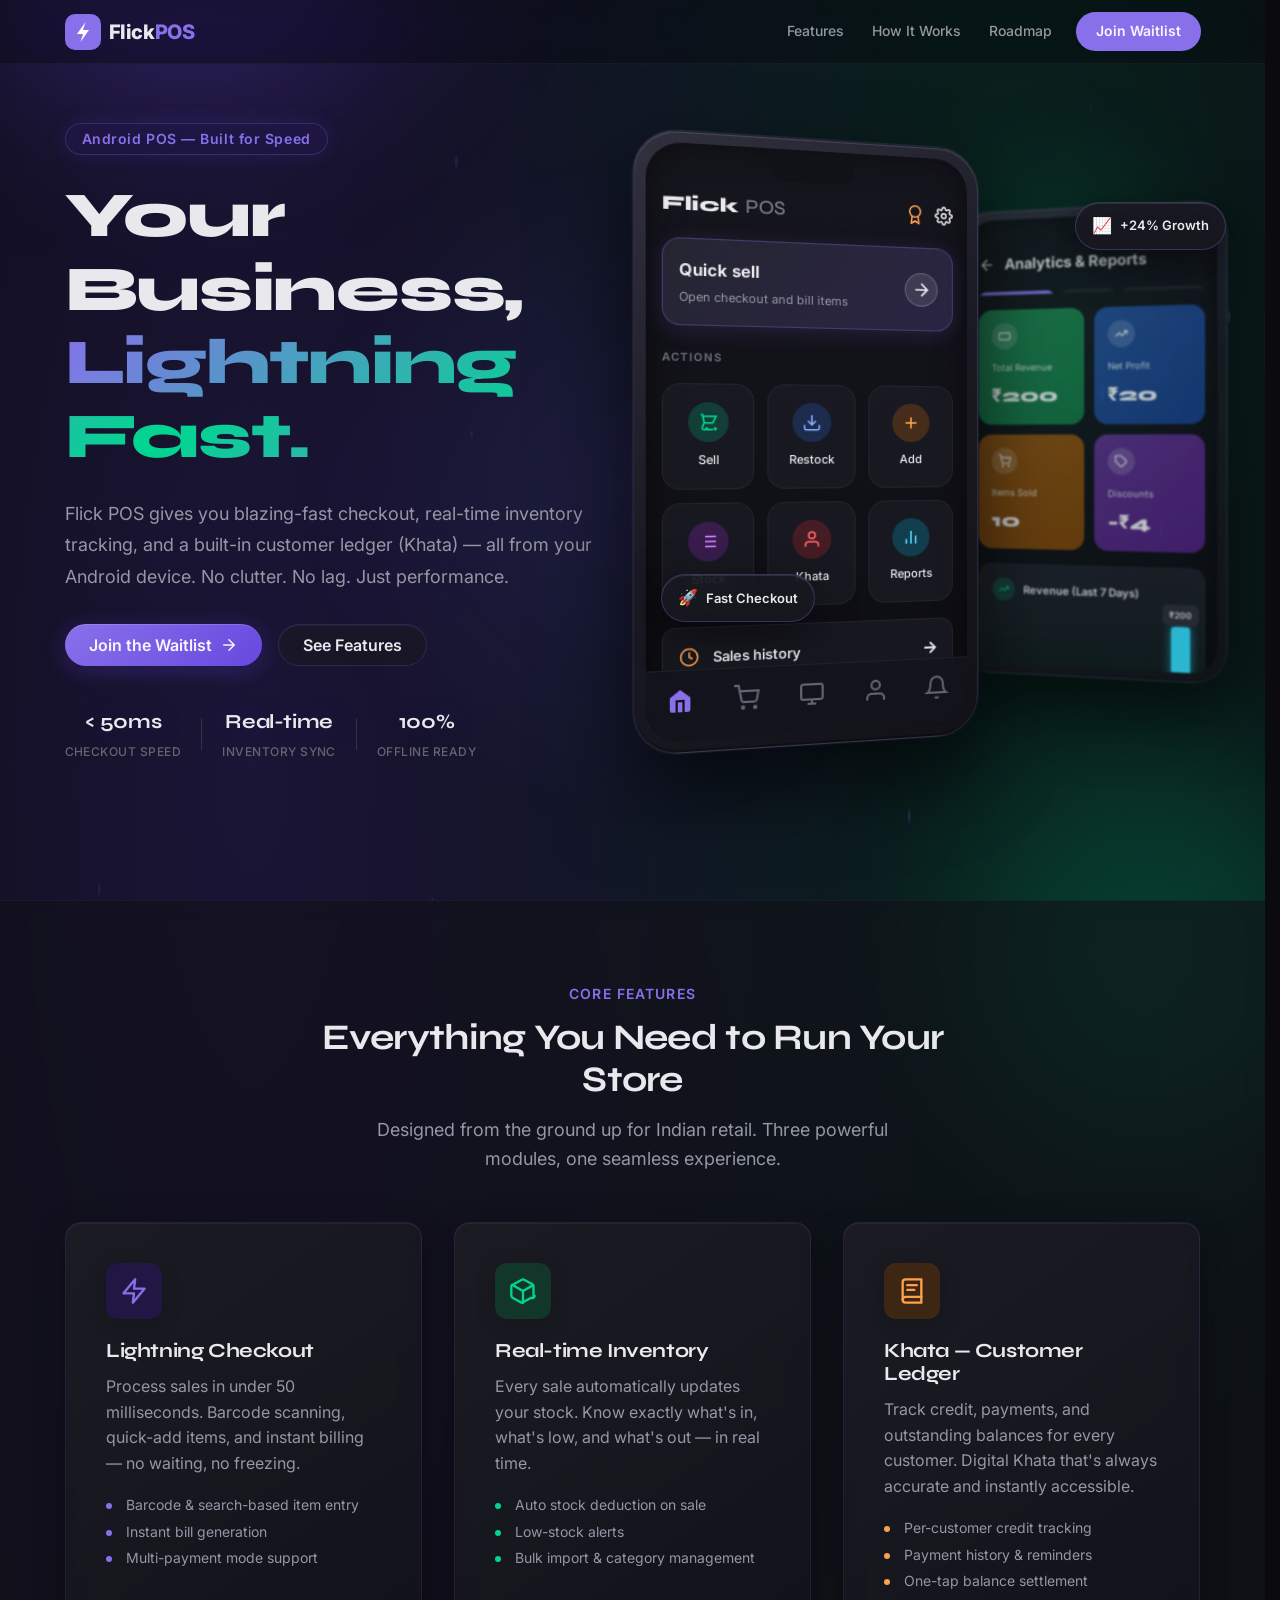
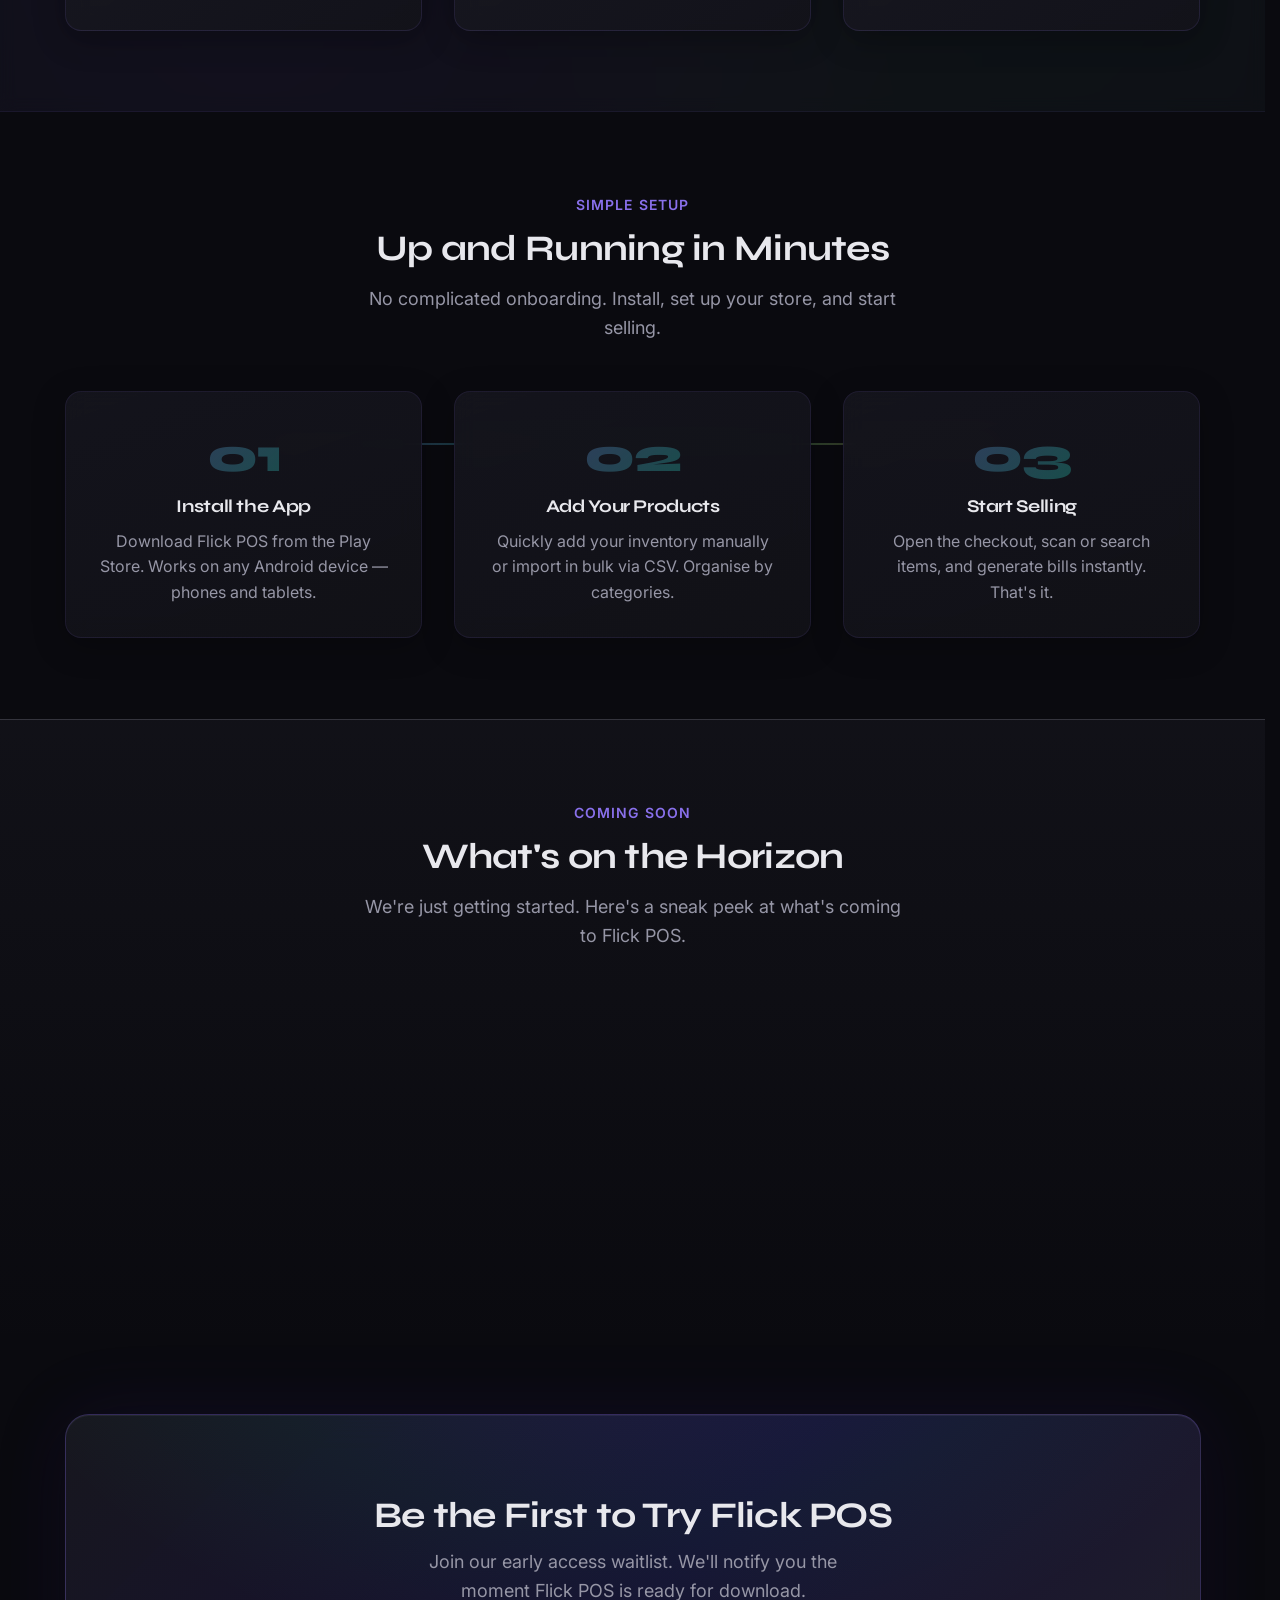
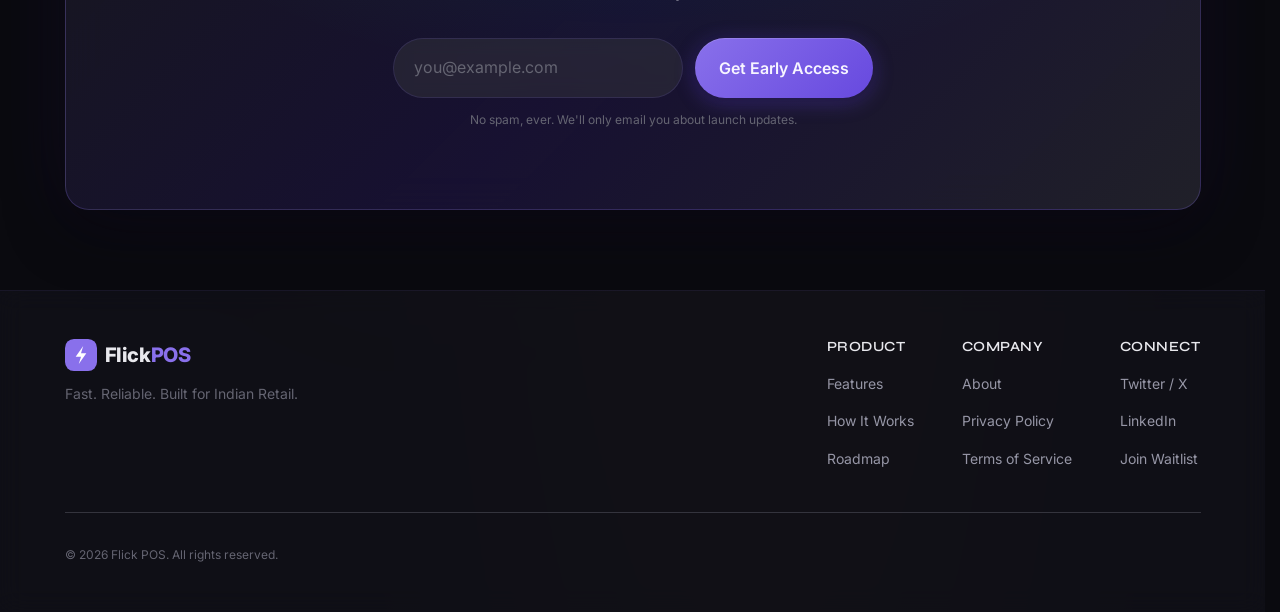
==== index.html @ ddc9ff02 "Add files via upload" ====
<!DOCTYPE html>
<html lang="en">
<head>
  <meta charset="UTF-8">
  <meta name="viewport" content="width=device-width, initial-scale=1.0">

  <!-- SEO Meta Tags -->
  <title>Flick POS — Lightning-Fast Point of Sale for Android</title>
  <meta name="description" content="Flick POS is a high-performance Android Point-of-Sale app with lightning-fast checkout, real-time inventory management, and Khata (customer ledger). Built for speed, reliability, and security.">
  <meta name="keywords" content="POS, Point of Sale, Android POS, Inventory Management, Khata, Customer Ledger, Fast Checkout, Flick POS">
  <meta name="author" content="Flick POS">

  <!-- Open Graph / Social Sharing -->
  <meta property="og:title" content="Flick POS — Lightning-Fast Point of Sale for Android">
  <meta property="og:description" content="Run your business smarter with lightning-fast checkout, real-time inventory, and built-in customer ledger. All on your Android device.">
  <meta property="og:type" content="website">
  <meta property="og:url" content="https://flickpos.app">
  <!-- <meta property="og:image" content="assets/og-image.png"> -->

  <!-- Favicon (placeholder) -->
  <!-- <link rel="icon" href="assets/favicon.svg" type="image/svg+xml"> -->

  <!-- Google Fonts — Inter for that clean Material You feel -->
  <link rel="preconnect" href="https://fonts.googleapis.com">
  <link rel="preconnect" href="https://fonts.gstatic.com" crossorigin>
  <link href="https://fonts.googleapis.com/css2?family=Inter:wght@400;500;600;700;800&family=Syne:wght@600;700;800&display=swap" rel="stylesheet">

  <!-- Stylesheets (Phase 2+) -->
  <link rel="stylesheet" href="style.css">
</head>
<body>

  <!-- 3D Ambient Background -->
  <div class="ambient-bg" aria-hidden="true">
    <div class="ambient-grid"></div>
    <div class="orb orb-1"></div>
    <div class="orb orb-2"></div>
    <div class="orb orb-3"></div>
    <div class="orb orb-4"></div>
    <canvas id="particle-canvas" class="particle-canvas"></canvas>
  </div>

  <!-- ========================================================
       SKIP LINK — Accessibility: skip straight to main content
       ======================================================== -->
  <a href="#main-content" class="skip-link">Skip to main content</a>


  <!-- ========================================================
       HEADER / NAVIGATION
       Fixed top nav with logo, nav links, and CTA button.
       Mobile: collapses into hamburger menu.
       ======================================================== -->
  <header id="site-header" class="site-header">
    <div class="container header-inner">

      <!-- Brand / Logo -->
      <a href="#" class="brand" aria-label="Flick POS Home">
        <!-- Inline SVG logo mark — a stylised lightning bolt inside a rounded square -->
        <svg class="brand-icon" width="36" height="36" viewBox="0 0 36 36" fill="none" aria-hidden="true">
          <rect width="36" height="36" rx="10" fill="currentColor" class="brand-bg"/>
          <path d="M20.5 8L12 20h6l-2.5 8L24 16h-6l2.5-8z" fill="white"/>
        </svg>
        <span class="brand-name">Flick<span class="brand-accent">POS</span></span>
      </a>

      <!-- Desktop Navigation Links -->
      <nav id="primary-nav" class="primary-nav" aria-label="Primary navigation">
        <ul class="nav-list">
          <li><a href="#features" class="nav-link">Features</a></li>
          <li><a href="#how-it-works" class="nav-link">How It Works</a></li>
          <li><a href="#roadmap" class="nav-link">Roadmap</a></li>
          <li><a href="#waitlist" class="nav-link nav-link--cta">Join Waitlist</a></li>
        </ul>
      </nav>

      <!-- Mobile Hamburger Toggle -->
      <button
        id="menu-toggle"
        class="menu-toggle"
        aria-label="Toggle navigation menu"
        aria-expanded="false"
        aria-controls="primary-nav"
      >
        <span class="hamburger-bar"></span>
        <span class="hamburger-bar"></span>
        <span class="hamburger-bar"></span>
      </button>

    </div>
  </header>


  <!-- ========================================================
       MAIN CONTENT
       ======================================================== -->
  <main id="main-content">


    <!-- ======================================================
         HERO SECTION
         Primary above-the-fold area. Headline, sub-headline,
         CTA buttons, and an app mockup visual.
         ====================================================== -->
    <section id="hero" class="hero section">
      <div class="container hero-inner">

        <!-- Text Content -->
        <div class="hero-content">
          <p class="hero-eyebrow">Android POS — Built for Speed</p>
          <h1 class="hero-title">
            Your Business,<br>
            <span class="text-gradient">Lightning Fast.</span>
          </h1>
          <p class="hero-subtitle">
            Flick POS gives you blazing-fast checkout, real-time inventory tracking, and a built-in customer ledger (Khata) — all from your Android device. No clutter. No lag. Just performance.
          </p>

          <!-- CTA Buttons -->
          <div class="hero-actions">
            <a href="#waitlist" class="btn btn-primary" id="hero-cta-primary">
              Join the Waitlist
              <svg class="btn-icon" width="18" height="18" viewBox="0 0 24 24" fill="none" stroke="currentColor" stroke-width="2" stroke-linecap="round" stroke-linejoin="round" aria-hidden="true">
                <path d="M5 12h14M12 5l7 7-7 7"/>
              </svg>
            </a>
            <a href="#features" class="btn btn-secondary" id="hero-cta-secondary">
              See Features
            </a>
          </div>

          <!-- Social Proof / Trust Badges (small stats strip) -->
          <div class="hero-trust">
            <div class="trust-item">
              <span class="trust-value">< 50ms</span>
              <span class="trust-label">Checkout Speed</span>
            </div>
            <div class="trust-divider" aria-hidden="true"></div>
            <div class="trust-item">
              <span class="trust-value">Real-time</span>
              <span class="trust-label">Inventory Sync</span>
            </div>
            <div class="trust-divider" aria-hidden="true"></div>
            <div class="trust-item">
              <span class="trust-value">100%</span>
              <span class="trust-label">Offline Ready</span>
            </div>
          </div>
        </div>

        <!-- 3D App Mockup -->
        <div class="hero-visual hero-visual--dual" data-tilt>
          <div class="phone-glow phone-glow--home" aria-hidden="true"></div>
          <div class="phone-glow phone-glow--analytics" aria-hidden="true"></div>

          <!-- BACKGROUND PHONE (Analytics) -->
          <div class="phone-mockup phone-mockup--analytics" aria-label="Flick POS Analytics screen preview">
            <div class="phone-notch" aria-hidden="true"></div>
            <div class="phone-screen phone-screen--dark">
              <div class="app-ui analytics-ui">
                <div class="analytics-header">
                  <svg width="20" height="20" viewBox="0 0 24 24" fill="none" stroke="currentColor" stroke-width="2" stroke-linecap="round" stroke-linejoin="round"><path d="M19 12H5M12 19l-7-7 7-7"/></svg>
                  <div class="analytics-title">Analytics & Reports</div>
                </div>
                
                <div class="time-filters">
                  <div class="time-filter time-filter--active">
                    <svg width="12" height="12" viewBox="0 0 24 24" fill="none" stroke="currentColor" stroke-width="3" stroke-linecap="round" stroke-linejoin="round"><path d="M20 6L9 17l-5-5"/></svg>
                    All Time
                  </div>
                  <div class="time-filter">Today</div>
                  <div class="time-filter">Last 7 Days</div>
                </div>

                <div class="metrics-grid">
                  <div class="metric-card metric-card--revenue">
                    <div class="metric-icon">
                      <svg width="16" height="16" viewBox="0 0 24 24" fill="none" stroke="currentColor" stroke-width="2"><rect x="2" y="6" width="20" height="12" rx="2"/><path d="M12 12h.01"/><path d="M17 12h.01"/><path d="M7 12h.01"/></svg>
                    </div>
                    <div class="metric-label">Total Revenue</div>
                    <div class="metric-value">₹200</div>
                  </div>
                  <div class="metric-card metric-card--profit">
                    <div class="metric-icon">
                      <svg width="16" height="16" viewBox="0 0 24 24" fill="none" stroke="currentColor" stroke-width="2"><polyline points="22 7 13.5 15.5 8.5 10.5 2 17"/><polyline points="16 7 22 7 22 13"/></svg>
                    </div>
                    <div class="metric-label">Net Profit</div>
                    <div class="metric-value">₹20</div>
                  </div>
                  <div class="metric-card metric-card--sold">
                    <div class="metric-icon">
                      <svg width="16" height="16" viewBox="0 0 24 24" fill="none" stroke="currentColor" stroke-width="2"><circle cx="9" cy="21" r="1"/><circle cx="20" cy="21" r="1"/><path d="M1 1h4l2.68 13.39a2 2 0 0 0 2 1.61h9.72a2 2 0 0 0 2-1.61L23 6H6"/></svg>
                    </div>
                    <div class="metric-label">Items Sold</div>
                    <div class="metric-value">10</div>
                  </div>
                  <div class="metric-card metric-card--discounts">
                    <div class="metric-icon">
                      <svg width="16" height="16" viewBox="0 0 24 24" fill="none" stroke="currentColor" stroke-width="2"><path d="M20.59 13.41l-7.17 7.17a2 2 0 0 1-2.83 0L2 12V2h10l8.59 8.59a2 2 0 0 1 0 2.82z"/><line x1="7" y1="7" x2="7.01" y2="7"/></svg>
                    </div>
                    <div class="metric-label">Discounts</div>
                    <div class="metric-value">-₹4</div>
                  </div>
                </div>

                <div class="chart-card">
                  <div class="chart-header">
                    <div class="chart-icon">
                      <svg width="14" height="14" viewBox="0 0 24 24" fill="none" stroke="currentColor" stroke-width="2"><polyline points="22 7 13.5 15.5 8.5 10.5 2 17"/><polyline points="16 7 22 7 22 13"/></svg>
                    </div>
                    <div class="chart-title">Revenue (Last 7 Days)</div>
                  </div>
                  <div class="chart-area">
                    <div class="chart-bars">
                      <div class="chart-bar-wrap"><div class="chart-bar" style="height: 5%"></div><span>Thu</span></div>
                      <div class="chart-bar-wrap"><div class="chart-bar" style="height: 5%"></div><span>Fri</span></div>
                      <div class="chart-bar-wrap"><div class="chart-bar" style="height: 5%"></div><span>Sat</span></div>
                      <div class="chart-bar-wrap"><div class="chart-bar" style="height: 5%"></div><span>Sun</span></div>
                      <div class="chart-bar-wrap"><div class="chart-bar" style="height: 5%"></div><span>Mon</span></div>
                      <div class="chart-bar-wrap"><div class="chart-bar" style="height: 5%"></div><span>Tue</span></div>
                      <div class="chart-bar-wrap active">
                        <div class="chart-tooltip">₹200</div>
                        <div class="chart-bar chart-bar--highlight" style="height: 80%"></div>
                        <span>Wed</span>
                      </div>
                    </div>
                  </div>
                </div>

                <div class="top-sellers-section">
                  <div class="top-sellers-header">🏆 Top Sellers</div>
                  <div class="top-seller-item">
                    <div class="top-seller-rank">#1</div>
                    <div class="top-seller-name">Chips</div>
                    <div class="top-seller-qty">10 pcs</div>
                  </div>
                </div>
              </div>
            </div>
          </div>

          <!-- FOREGROUND PHONE (Home) -->
          <div class="phone-mockup phone-mockup--home" aria-label="Flick POS Home screen preview">
            <div class="phone-notch" aria-hidden="true"></div>
            <div class="phone-screen phone-screen--dark">
              <div class="app-ui home-ui">
                <div class="home-header">
                  <div class="home-brand">Flick <span class="home-brand-accent">POS</span></div>
                  <div class="home-header-actions">
                    <div class="icon-medal">
                      <svg width="20" height="20" viewBox="0 0 24 24" fill="none" stroke="var(--color-tertiary)" stroke-width="2" stroke-linejoin="round"><circle cx="12" cy="8" r="7"/><polyline points="8.21 13.89 7 23 12 20 17 23 15.79 13.88"/></svg>
                    </div>
                    <div class="icon-settings">
                      <svg width="20" height="20" viewBox="0 0 24 24" fill="none" stroke="currentColor" stroke-width="2"><circle cx="12" cy="12" r="3"/><path d="M19.4 15a1.65 1.65 0 0 0 .33 1.82l.06.06a2 2 0 0 1 0 2.83 2 2 0 0 1-2.83 0l-.06-.06a1.65 1.65 0 0 0-1.82-.33 1.65 1.65 0 0 0-1 1.51V21a2 2 0 0 1-2 2 2 2 0 0 1-2-2v-.09A1.65 1.65 0 0 0 9 19.4a1.65 1.65 0 0 0-1.82.33l-.06.06a2 2 0 0 1-2.83 0 2 2 0 0 1 0-2.83l.06-.06a1.65 1.65 0 0 0 .33-1.82 1.65 1.65 0 0 0-1.51-1H3a2 2 0 0 1-2-2 2 2 0 0 1 2-2h.09A1.65 1.65 0 0 0 4.6 9a1.65 1.65 0 0 0-.33-1.82l-.06-.06a2 2 0 0 1 0-2.83 2 2 0 0 1 2.83 0l.06.06a1.65 1.65 0 0 0 1.82.33H9a1.65 1.65 0 0 0 1-1.51V3a2 2 0 0 1 2-2 2 2 0 0 1 2 2v.09a1.65 1.65 0 0 0 1 1.51 1.65 1.65 0 0 0 1.82-.33l.06-.06a2 2 0 0 1 2.83 0 2 2 0 0 1 0 2.83l-.06.06a1.65 1.65 0 0 0-.33 1.82V9a1.65 1.65 0 0 0 1.51 1H21a2 2 0 0 1 2 2 2 2 0 0 1-2 2h-.09a1.65 1.65 0 0 0-1.51 1z"/></svg>
                    </div>
                  </div>
                </div>
                
                <div class="quick-sell-banner">
                  <div class="quick-sell-text">
                    <div class="quick-sell-title">Quick sell</div>
                    <div class="quick-sell-subtitle">Open checkout and bill items</div>
                  </div>
                  <button class="quick-sell-arrow"><svg width="20" height="20" viewBox="0 0 24 24" fill="none" stroke="currentColor" stroke-width="2"><path d="M5 12h14M12 5l7 7-7 7"/></svg></button>
                </div>

                <div class="home-section-title">ACTIONS</div>
                
                <div class="actions-grid">
                  <div class="action-btn">
                    <div class="action-icon action-icon--sell">
                      <svg width="20" height="20" viewBox="0 0 24 24" fill="none" stroke="currentColor" stroke-width="2"><path d="M3 3h2l.4 2M7 13h10l4-8H5.4M7 13L5.4 5M7 13l-2.29 5.14A2 2 0 0 0 6.53 21h10.94M10 21a1 1 0 1 0 0-2 1 1 0 0 0 0 2zm10 0a1 1 0 1 0 0-2 1 1 0 0 0 0 2z"/></svg>
                    </div>
                    <span class="action-label">Sell</span>
                  </div>
                  <div class="action-btn">
                    <div class="action-icon action-icon--restock">
                      <svg width="20" height="20" viewBox="0 0 24 24" fill="none" stroke="currentColor" stroke-width="2"><path d="M21 15v4a2 2 0 0 1-2 2H5a2 2 0 0 1-2-2v-4M7 10l5 5 5-5M12 15V3"/></svg>
                    </div>
                    <span class="action-label">Restock</span>
                  </div>
                  <div class="action-btn">
                    <div class="action-icon action-icon--add">
                      <svg width="20" height="20" viewBox="0 0 24 24" fill="none" stroke="currentColor" stroke-width="2"><line x1="12" y1="5" x2="12" y2="19"/><line x1="5" y1="12" x2="19" y2="12"/></svg>
                    </div>
                    <span class="action-label">Add</span>
                  </div>
                  <div class="action-btn">
                    <div class="action-icon action-icon--stock">
                      <svg width="20" height="20" viewBox="0 0 24 24" fill="none" stroke="currentColor" stroke-width="2"><line x1="8" y1="6" x2="21" y2="6"/><line x1="8" y1="12" x2="21" y2="12"/><line x1="8" y1="18" x2="21" y2="18"/><line x1="3" y1="6" x2="3.01" y2="6"/><line x1="3" y1="12" x2="3.01" y2="12"/><line x1="3" y1="18" x2="3.01" y2="18"/></svg>
                    </div>
                    <span class="action-label">Stock</span>
                  </div>
                  <div class="action-btn">
                    <div class="action-icon action-icon--khata">
                      <svg width="20" height="20" viewBox="0 0 24 24" fill="none" stroke="currentColor" stroke-width="2"><path d="M20 21v-2a4 4 0 0 0-4-4H8a4 4 0 0 0-4 4v2"/><circle cx="12" cy="7" r="4"/></svg>
                    </div>
                    <span class="action-label">Khata</span>
                  </div>
                  <div class="action-btn">
                    <div class="action-icon action-icon--reports">
                      <svg width="20" height="20" viewBox="0 0 24 24" fill="none" stroke="currentColor" stroke-width="2"><line x1="18" y1="20" x2="18" y2="10"/><line x1="12" y1="20" x2="12" y2="4"/><line x1="6" y1="20" x2="6" y2="14"/></svg>
                    </div>
                    <span class="action-label">Reports</span>
                  </div>
                </div>

                <div class="sales-history-banner">
                  <div class="sales-history-icon">
                    <svg width="18" height="18" viewBox="0 0 24 24" fill="none" stroke="currentColor" stroke-width="2"><circle cx="12" cy="12" r="10"/><polyline points="12 6 12 12 16 14"/></svg>
                  </div>
                  <span class="sales-history-text">Sales history</span>
                  <span class="sales-history-arrow">→</span>
                </div>

                <div class="bottom-nav">
                  <div class="nav-item nav-item--active">
                    <svg width="24" height="24" viewBox="0 0 24 24" fill="currentColor"><path d="M3 9l9-7 9 7v11a2 2 0 0 1-2 2H5a2 2 0 0 1-2-2z"/><polyline points="9 22 9 12 15 12 15 22" stroke="var(--color-surface)" stroke-width="2"/></svg>
                  </div>
                  <div class="nav-item">
                    <svg width="24" height="24" viewBox="0 0 24 24" fill="none" stroke="currentColor" stroke-width="2"><circle cx="9" cy="21" r="1"/><circle cx="20" cy="21" r="1"/><path d="M1 1h4l2.68 13.39a2 2 0 0 0 2 1.61h9.72a2 2 0 0 0 2-1.61L23 6H6"/></svg>
                  </div>
                  <div class="nav-item">
                    <svg width="24" height="24" viewBox="0 0 24 24" fill="none" stroke="currentColor" stroke-width="2"><rect x="2" y="3" width="20" height="14" rx="2" ry="2"/><line x1="8" y1="21" x2="16" y2="21"/><line x1="12" y1="17" x2="12" y2="21"/></svg>
                  </div>
                  <div class="nav-item">
                    <svg width="24" height="24" viewBox="0 0 24 24" fill="none" stroke="currentColor" stroke-width="2"><path d="M20 21v-2a4 4 0 0 0-4-4H8a4 4 0 0 0-4 4v2"/><circle cx="12" cy="7" r="4"/></svg>
                  </div>
                  <div class="nav-item">
                    <svg width="24" height="24" viewBox="0 0 24 24" fill="none" stroke="currentColor" stroke-width="2"><path d="M18 8A6 6 0 0 0 6 8c0 7-3 9-3 9h18s-3-2-3-9"/><path d="M13.73 21a2 2 0 0 1-3.46 0"/></svg>
                  </div>
                </div>
              </div>
            </div>
          </div>

          <!-- Floating 3D badges -->
          <div class="float-badge float-badge-1" aria-hidden="true">
            <span class="float-badge-icon">📈</span>
            <span>+24% Growth</span>
          </div>
          <div class="float-badge float-badge-2" aria-hidden="true">
            <span class="float-badge-icon">🚀</span>
            <span>Fast Checkout</span>
          </div>
        </div>

      </div>
    </section>


    <!-- ======================================================
         FEATURES SECTION
         Three-column card grid showcasing core features:
         Checkout, Inventory, and Khata.
         ====================================================== -->
    <section id="features" class="features section">
      <div class="container">

        <!-- Section Header -->
        <div class="section-header reveal">
          <p class="section-eyebrow">Core Features</p>
          <h2 class="section-title">Everything You Need to Run Your Store</h2>
          <p class="section-subtitle">
            Designed from the ground up for Indian retail. Three powerful modules, one seamless experience.
          </p>
        </div>

        <!-- Feature Cards Grid -->
        <div class="features-grid reveal-stagger">

          <!-- Feature 1: Lightning Checkout -->
          <article class="feature-card reveal card-3d" id="feature-checkout" data-tilt>
            <div class="feature-icon-wrap">
              <svg class="feature-icon" width="32" height="32" viewBox="0 0 24 24" fill="none" stroke="currentColor" stroke-width="2" stroke-linecap="round" stroke-linejoin="round" aria-hidden="true">
                <polyline points="13 2 3 14 12 14 11 22 21 10 12 10 13 2"/>
              </svg>
            </div>
            <h3 class="feature-title">Lightning Checkout</h3>
            <p class="feature-description">
              Process sales in under 50 milliseconds. Barcode scanning, quick-add items, and instant billing — no waiting, no freezing.
            </p>
            <ul class="feature-highlights">
              <li>Barcode & search-based item entry</li>
              <li>Instant bill generation</li>
              <li>Multi-payment mode support</li>
            </ul>
          </article>

          <!-- Feature 2: Real-time Inventory -->
          <article class="feature-card reveal card-3d" id="feature-inventory" data-tilt>
            <div class="feature-icon-wrap">
              <svg class="feature-icon" width="32" height="32" viewBox="0 0 24 24" fill="none" stroke="currentColor" stroke-width="2" stroke-linecap="round" stroke-linejoin="round" aria-hidden="true">
                <path d="M21 16V8a2 2 0 00-1-1.73l-7-4a2 2 0 00-2 0l-7 4A2 2 0 002 8v8a2 2 0 001 1.73l7 4a2 2 0 002 0l7-4A2 2 0 0022 16z"/>
                <polyline points="3.27 6.96 12 12.01 20.73 6.96"/>
                <line x1="12" y1="22.08" x2="12" y2="12"/>
              </svg>
            </div>
            <h3 class="feature-title">Real-time Inventory</h3>
            <p class="feature-description">
              Every sale automatically updates your stock. Know exactly what's in, what's low, and what's out — in real time.
            </p>
            <ul class="feature-highlights">
              <li>Auto stock deduction on sale</li>
              <li>Low-stock alerts</li>
              <li>Bulk import & category management</li>
            </ul>
          </article>

          <!-- Feature 3: Khata (Customer Ledger) -->
          <article class="feature-card reveal card-3d" id="feature-khata" data-tilt>
            <div class="feature-icon-wrap">
              <svg class="feature-icon" width="32" height="32" viewBox="0 0 24 24" fill="none" stroke="currentColor" stroke-width="2" stroke-linecap="round" stroke-linejoin="round" aria-hidden="true">
                <path d="M4 19.5A2.5 2.5 0 016.5 17H20"/>
                <path d="M6.5 2H20v20H6.5A2.5 2.5 0 014 19.5v-15A2.5 2.5 0 016.5 2z"/>
                <line x1="8" y1="7" x2="16" y2="7"/>
                <line x1="8" y1="11" x2="14" y2="11"/>
              </svg>
            </div>
            <h3 class="feature-title">Khata — Customer Ledger</h3>
            <p class="feature-description">
              Track credit, payments, and outstanding balances for every customer. Digital Khata that's always accurate and instantly accessible.
            </p>
            <ul class="feature-highlights">
              <li>Per-customer credit tracking</li>
              <li>Payment history & reminders</li>
              <li>One-tap balance settlement</li>
            </ul>
          </article>

        </div><!-- /.features-grid -->
      </div>
    </section>


    <!-- ======================================================
         HOW IT WORKS SECTION
         Simple 3-step visual flow showing the user journey.
         ====================================================== -->
    <section id="how-it-works" class="how-it-works section">
      <div class="container">

        <!-- Section Header -->
        <div class="section-header reveal">
          <p class="section-eyebrow">Simple Setup</p>
          <h2 class="section-title">Up and Running in Minutes</h2>
          <p class="section-subtitle">
            No complicated onboarding. Install, set up your store, and start selling.
          </p>
        </div>

        <!-- Steps -->
        <div class="steps-grid reveal-stagger">

          <div class="step-card reveal card-3d" data-tilt>
            <div class="step-number" aria-hidden="true">01</div>
            <h3 class="step-title">Install the App</h3>
            <p class="step-description">
              Download Flick POS from the Play Store. Works on any Android device — phones and tablets.
            </p>
          </div>

          <div class="step-card reveal card-3d" data-tilt>
            <div class="step-number" aria-hidden="true">02</div>
            <h3 class="step-title">Add Your Products</h3>
            <p class="step-description">
              Quickly add your inventory manually or import in bulk via CSV. Organise by categories.
            </p>
          </div>

          <div class="step-card reveal card-3d" data-tilt>
            <div class="step-number" aria-hidden="true">03</div>
            <h3 class="step-title">Start Selling</h3>
            <p class="step-description">
              Open the checkout, scan or search items, and generate bills instantly. That's it.
            </p>
          </div>

        </div>
      </div>
    </section>


    <!-- ======================================================
         ROADMAP / FUTURE INTEGRATIONS TEASER
         Showcases upcoming features to build excitement.
         ====================================================== -->
    <section id="roadmap" class="roadmap section">
      <div class="container">

        <!-- Section Header -->
        <div class="section-header reveal">
          <p class="section-eyebrow">Coming Soon</p>
          <h2 class="section-title">What's on the Horizon</h2>
          <p class="section-subtitle">
            We're just getting started. Here's a sneak peek at what's coming to Flick POS.
          </p>
        </div>

        <!-- Roadmap Items -->
        <div class="roadmap-grid reveal-stagger">

          <div class="roadmap-card reveal card-3d" data-tilt>
            <div class="roadmap-icon-wrap">
              <!-- AI / Brain icon -->
              <svg class="roadmap-icon" width="28" height="28" viewBox="0 0 24 24" fill="none" stroke="currentColor" stroke-width="2" stroke-linecap="round" stroke-linejoin="round" aria-hidden="true">
                <path d="M12 2a4 4 0 014 4c0 1.1-.9 2-2 2h-4a2 2 0 01-2-2 4 4 0 014-4z"/>
                <path d="M9 8v2a3 3 0 003 3v0a3 3 0 003-3V8"/>
                <path d="M8 14v1a4 4 0 004 4v0a4 4 0 004-4v-1"/>
                <line x1="12" y1="19" x2="12" y2="22"/>
                <line x1="8" y1="22" x2="16" y2="22"/>
              </svg>
            </div>
            <h3 class="roadmap-title">AI-Powered Insights</h3>
            <p class="roadmap-description">
              Smart analytics that tell you what's selling, predict demand, and help you make better business decisions.
            </p>
            <span class="roadmap-badge">In Development</span>
          </div>

          <div class="roadmap-card reveal card-3d" data-tilt>
            <div class="roadmap-icon-wrap">
              <!-- Printer icon -->
              <svg class="roadmap-icon" width="28" height="28" viewBox="0 0 24 24" fill="none" stroke="currentColor" stroke-width="2" stroke-linecap="round" stroke-linejoin="round" aria-hidden="true">
                <polyline points="6 9 6 2 18 2 18 9"/>
                <path d="M6 18H4a2 2 0 01-2-2v-5a2 2 0 012-2h16a2 2 0 012 2v5a2 2 0 01-2 2h-2"/>
                <rect x="6" y="14" width="12" height="8"/>
              </svg>
            </div>
            <h3 class="roadmap-title">Bluetooth Thermal Printing</h3>
            <p class="roadmap-description">
              Print receipts wirelessly to any Bluetooth thermal printer. Fast, paper-efficient, and hassle-free.
            </p>
            <span class="roadmap-badge">Coming Soon</span>
          </div>

          <div class="roadmap-card reveal card-3d" data-tilt>
            <div class="roadmap-icon-wrap">
              <!-- Cloud / Dashboard icon -->
              <svg class="roadmap-icon" width="28" height="28" viewBox="0 0 24 24" fill="none" stroke="currentColor" stroke-width="2" stroke-linecap="round" stroke-linejoin="round" aria-hidden="true">
                <rect x="2" y="3" width="20" height="14" rx="2" ry="2"/>
                <line x1="8" y1="21" x2="16" y2="21"/>
                <line x1="12" y1="17" x2="12" y2="21"/>
              </svg>
            </div>
            <h3 class="roadmap-title">Web Admin Dashboard</h3>
            <p class="roadmap-description">
              Manage your entire business from a browser — multi-store analytics, staff roles, and remote inventory control.
            </p>
            <span class="roadmap-badge">Planned</span>
          </div>

        </div>
      </div>
    </section>


    <!-- ======================================================
         WAITLIST / CTA SECTION
         Email capture form for early access signups.
         ====================================================== -->
    <section id="waitlist" class="waitlist section">
      <div class="container">
        <div class="waitlist-inner reveal card-3d" data-tilt>

          <div class="waitlist-content">
            <h2 class="waitlist-title">Be the First to Try Flick POS</h2>
            <p class="waitlist-subtitle">
              Join our early access waitlist. We'll notify you the moment Flick POS is ready for download.
            </p>
          </div>

          <!-- Waitlist Form -->
          <form id="waitlist-form" class="waitlist-form" aria-label="Join the waitlist">
            <div class="form-group">
              <label for="waitlist-email" class="sr-only">Email address</label>
              <input
                type="email"
                id="waitlist-email"
                name="email"
                class="form-input"
                placeholder="you@example.com"
                required
                autocomplete="email"
              >
              <button type="submit" class="btn btn-primary form-submit" id="waitlist-submit">
                Get Early Access
              </button>
            </div>
            <p class="form-disclaimer">
              No spam, ever. We'll only email you about launch updates.
            </p>
          </form>

        </div>
      </div>
    </section>

  </main>


  <!-- ========================================================
       FOOTER
       Company info, quick links, social media, and legal.
       ======================================================== -->
  <footer id="site-footer" class="site-footer">
    <div class="container footer-inner">

      <!-- Footer Brand -->
      <div class="footer-brand">
        <a href="#" class="brand" aria-label="Flick POS Home">
          <svg class="brand-icon" width="32" height="32" viewBox="0 0 36 36" fill="none" aria-hidden="true">
            <rect width="36" height="36" rx="10" fill="currentColor" class="brand-bg"/>
            <path d="M20.5 8L12 20h6l-2.5 8L24 16h-6l2.5-8z" fill="white"/>
          </svg>
          <span class="brand-name">Flick<span class="brand-accent">POS</span></span>
        </a>
        <p class="footer-tagline">Fast. Reliable. Built for Indian Retail.</p>
      </div>

      <!-- Footer Navigation -->
      <nav class="footer-nav" aria-label="Footer navigation">
        <div class="footer-nav-group">
          <h4 class="footer-nav-heading">Product</h4>
          <ul class="footer-nav-list">
            <li><a href="#features">Features</a></li>
            <li><a href="#how-it-works">How It Works</a></li>
            <li><a href="#roadmap">Roadmap</a></li>
          </ul>
        </div>
        <div class="footer-nav-group">
          <h4 class="footer-nav-heading">Company</h4>
          <ul class="footer-nav-list">
            <li><a href="#">About</a></li>
            <li><a href="#">Privacy Policy</a></li>
            <li><a href="#">Terms of Service</a></li>
          </ul>
        </div>
        <div class="footer-nav-group">
          <h4 class="footer-nav-heading">Connect</h4>
          <ul class="footer-nav-list">
            <li><a href="#" aria-label="Twitter / X">Twitter / X</a></li>
            <li><a href="#" aria-label="LinkedIn">LinkedIn</a></li>
            <li><a href="#waitlist">Join Waitlist</a></li>
          </ul>
        </div>
      </nav>

      <!-- Footer Bottom Bar -->
      <div class="footer-bottom">
        <p class="footer-copyright">&copy; 2026 Flick POS. All rights reserved.</p>
      </div>

    </div>
  </footer>


  <!-- ========================================================
       JAVASCRIPT (Phase 4)
       ======================================================== -->
  <script src="script.js" defer></script>

</body>
</html>
---- style.css ----
/* ================================================================
   FLICK POS — STYLE.CSS
   Marketing Landing Page Stylesheet
   
   Structure:
   0. CSS Custom Properties (Design Tokens)
   1. CSS Reset & Base
   2. Typography System
   3. Utility Classes
   4. Layout Primitives
   5. Skip Link (Accessibility)
   6. Header & Navigation
   7. Hero Section
   8. Sections (Phase 3 — Features, How It Works, Roadmap, etc.)
   9. Footer (Phase 3)
   ================================================================ */


/* ================================================================
   0. CSS CUSTOM PROPERTIES — DESIGN TOKENS
   ------------------------------------------------------------------
   Material Design 3 inspired tonal palette.
   
   MD3 key concepts translated to CSS:
   - "Surface" layers instead of flat backgrounds (surface → surface-container → surface-bright)
   - Elevation = shadow depth + surface tint (lighter surface = higher elevation)
   - Primary/Secondary/Tertiary color roles with "container" variants
   - "On-<color>" tokens for text/icons placed ON that color
   - Rounded corners at multiple scales (sm, md, lg, xl)
   
   We use a dark theme because:
   1. It matches the premium, high-performance identity of Flick POS
   2. Dark themes are the default modern Android experience
   3. Vibrant accent colors pop dramatically on dark surfaces
   ================================================================ */

:root {

  /* ---- Color: Primary (Violet-Blue) ---- 
     The "hero" color — CTAs, active states, brand identity.
     Conveys trust, technology, and premium quality. */
  --color-primary:             hsl(252, 75%, 68%);       /* #7C5CF5 */
  --color-primary-hover:       hsl(252, 80%, 74%);       /* lighter on hover */
  --color-primary-container:   hsl(252, 50%, 18%);       /* muted bg for badges */
  --color-on-primary:          hsl(252, 100%, 98%);      /* text on primary */

  /* ---- Color: Secondary (Electric Teal) ----
     Speed, freshness, success — used for highlights, badges, accents. */
  --color-secondary:           hsl(160, 100%, 42%);      /* #00D68F */
  --color-secondary-hover:     hsl(160, 100%, 48%);
  --color-secondary-container: hsl(160, 50%, 14%);
  --color-on-secondary:        hsl(160, 100%, 6%);

  /* ---- Color: Tertiary (Warm Amber) ----
     Energy, warmth — sparingly used for emphasis and roadmap badges. */
  --color-tertiary:            hsl(28, 100%, 65%);       /* #FF9F4A */
  --color-tertiary-container:  hsl(28, 50%, 16%);
  --color-on-tertiary:         hsl(28, 100%, 8%);

  /* ---- Color: Surfaces ----
     MD3 surface hierarchy: each level is slightly brighter,
     simulating "elevation" without heavy shadows in dark mode. */
  --color-background:          hsl(240, 20%, 5%);        /* #0B0B12  deepest layer */
  --color-surface:             hsl(240, 16%, 8%);        /* #111118  cards, sections */
  --color-surface-container:   hsl(240, 14%, 11%);       /* #171720  elevated cards */
  --color-surface-container-high: hsl(240, 12%, 15%);    /* #222230  highest elevation */
  --color-surface-bright:      hsl(240, 10%, 20%);       /* #2E2E38  hover states */

  /* ---- Color: Borders & Outlines ---- */
  --color-outline:             hsl(240, 8%, 22%);        /* subtle dividers */
  --color-outline-variant:     hsl(240, 6%, 30%);        /* slightly more visible */

  /* ---- Color: Text ---- */
  --color-on-surface:          hsl(240, 12%, 92%);       /* #E8E8F0  primary text */
  --color-on-surface-variant:  hsl(240, 8%, 62%);        /* #9696A4  secondary text */
  --color-on-surface-muted:    hsl(240, 6%, 42%);        /* #656570  tertiary / disabled */

  /* ---- Color: Semantic ---- */
  --color-error:               hsl(0, 80%, 62%);
  --color-success:             var(--color-secondary);

  /* ---- Color: Special ----
     Hero gradient text, glows, and decorative effects. */
  --gradient-primary:          linear-gradient(135deg, var(--color-primary) 0%, var(--color-secondary) 100%);
  --gradient-hero-bg:          radial-gradient(ellipse 80% 60% at 50% 0%, hsla(252, 60%, 30%, 0.25) 0%, transparent 70%);
  --gradient-mesh:             radial-gradient(at 20% 20%, hsla(252, 80%, 60%, 0.18) 0%, transparent 50%),
                               radial-gradient(at 80% 10%, hsla(160, 100%, 42%, 0.12) 0%, transparent 45%),
                               radial-gradient(at 60% 80%, hsla(28, 100%, 65%, 0.08) 0%, transparent 40%);
  --glow-primary:              0 0 60px hsla(252, 80%, 60%, 0.15);
  --glow-primary-strong:       0 0 80px hsla(252, 80%, 60%, 0.35), 0 0 120px hsla(160, 100%, 42%, 0.15);

  /* ---- 3D ---- */
  --perspective:               1200px;
  --tilt-max:                  12deg;


  /* ---- Typography ----
     Inter — geometric, clean, highly legible. The go-to for
     modern Android / Material apps. Weights 400–800 loaded. */
  --font-family:               'Inter', -apple-system, BlinkMacSystemFont, 'Segoe UI', sans-serif;
  --font-display:              'Syne', var(--font-family);

  /* Fluid type scale (clamp for responsive sizing) */
  --text-xs:                   0.75rem;     /* 12px */
  --text-sm:                   0.875rem;    /* 14px */
  --text-base:                 1rem;        /* 16px */
  --text-lg:                   1.125rem;    /* 18px */
  --text-xl:                   1.25rem;     /* 20px */
  --text-2xl:                  1.5rem;      /* 24px */
  --text-3xl:                  clamp(1.75rem, 2vw + 1rem, 2.25rem);    /* 28–36px */
  --text-4xl:                  clamp(2.25rem, 3vw + 1rem, 3rem);       /* 36–48px */
  --text-5xl:                  clamp(2.75rem, 4vw + 1rem, 4rem);       /* 44–64px */

  --font-weight-regular:       400;
  --font-weight-medium:        500;
  --font-weight-semibold:      600;
  --font-weight-bold:          700;
  --font-weight-extrabold:     800;

  --line-height-tight:         1.15;
  --line-height-snug:          1.3;
  --line-height-normal:        1.6;
  --line-height-relaxed:       1.75;

  --letter-spacing-tight:     -0.02em;
  --letter-spacing-normal:     0;
  --letter-spacing-wide:       0.04em;
  --letter-spacing-wider:      0.08em;


  /* ---- Spacing (8px grid, MD3 standard) ---- */
  --space-1:                   0.25rem;     /* 4px */
  --space-2:                   0.5rem;      /* 8px */
  --space-3:                   0.75rem;     /* 12px */
  --space-4:                   1rem;        /* 16px */
  --space-5:                   1.25rem;     /* 20px */
  --space-6:                   1.5rem;      /* 24px */
  --space-8:                   2rem;        /* 32px */
  --space-10:                  2.5rem;      /* 40px */
  --space-12:                  3rem;        /* 48px */
  --space-16:                  4rem;        /* 64px */
  --space-20:                  5rem;        /* 80px */
  --space-24:                  6rem;        /* 96px */


  /* ---- Border Radius (MD3 shape scale) ---- */
  --radius-xs:                 0.375rem;    /* 6px  — small chips */
  --radius-sm:                 0.5rem;      /* 8px  — buttons */
  --radius-md:                 0.75rem;     /* 12px — cards */
  --radius-lg:                 1rem;        /* 16px — large cards */
  --radius-xl:                 1.5rem;      /* 24px — containers */
  --radius-full:               9999px;      /* pill shapes */


  /* ---- Elevation / Shadows ----
     MD3 dark mode relies more on surface tint than shadows,
     but subtle shadows still help on a marketing page. */
  --shadow-xs:                 0 1px 2px hsla(0, 0%, 0%, 0.3);
  --shadow-sm:                 0 2px 6px hsla(0, 0%, 0%, 0.25);
  --shadow-md:                 0 4px 16px hsla(0, 0%, 0%, 0.3);
  --shadow-lg:                 0 8px 32px hsla(0, 0%, 0%, 0.35);
  --shadow-xl:                 0 16px 48px hsla(0, 0%, 0%, 0.4);


  /* ---- Transitions ----
     MD3 uses "emphasized" and "standard" easing curves. */
  --ease-standard:             cubic-bezier(0.2, 0, 0, 1);       /* MD3 standard */
  --ease-emphasized:           cubic-bezier(0.05, 0.7, 0.1, 1);  /* MD3 emphasized decelerate */
  --ease-spring:               cubic-bezier(0.34, 1.56, 0.64, 1); /* slight overshoot */

  --duration-fast:             150ms;
  --duration-normal:           250ms;
  --duration-slow:             400ms;
  --duration-slower:           600ms;


  /* ---- Z-Index Scale ---- */
  --z-header:                  100;
  --z-menu-overlay:            90;
  --z-mobile-nav:              95;


  /* ---- Layout ---- */
  --container-max:             1200px;
  --container-padding:         var(--space-5);  /* 20px on mobile */
  --header-height:             4rem;             /* 64px */
}


/* ================================================================
   1. CSS RESET & BASE
   ------------------------------------------------------------------
   Modern CSS reset — minimal, sensible defaults.
   ================================================================ */

*,
*::before,
*::after {
  margin: 0;
  padding: 0;
  box-sizing: border-box;
}

html {
  scroll-behavior: smooth;
  -webkit-text-size-adjust: 100%;
  text-size-adjust: 100%;
  overflow-x: hidden;
  max-width: 100vw;

  /* Prevent layout shift from scrollbar */
  scrollbar-gutter: stable;
}

body {
  font-family: var(--font-family);
  font-size: var(--text-base);
  font-weight: var(--font-weight-regular);
  line-height: var(--line-height-normal);
  color: var(--color-on-surface);
  background-color: var(--color-background);
  perspective: var(--perspective);

  /* Smoother font rendering on macOS/iOS */
  -webkit-font-smoothing: antialiased;
  -moz-osx-font-smoothing: grayscale;

  /* Prevent horizontal overflow from animations */
  overflow-x: hidden;
  position: relative;
}

/* ================================================================
   3D AMBIENT BACKGROUND
   ================================================================ */

.ambient-bg {
  position: fixed;
  inset: 0;
  z-index: -1;
  overflow: hidden;
  pointer-events: none;
  background: var(--gradient-mesh);
}

.ambient-grid {
  position: absolute;
  inset: 0;
  background-image:
    linear-gradient(hsla(252, 75%, 68%, 0.04) 1px, transparent 1px),
    linear-gradient(90deg, hsla(252, 75%, 68%, 0.04) 1px, transparent 1px);
  background-size: 60px 60px;
  mask-image: radial-gradient(ellipse 70% 60% at 50% 30%, black 20%, transparent 80%);
  -webkit-mask-image: radial-gradient(ellipse 70% 60% at 50% 30%, black 20%, transparent 80%);
  transform: perspective(800px) rotateX(60deg) scale(2.5);
  transform-origin: center 80%;
  opacity: 0.6;
}

.orb {
  position: absolute;
  border-radius: 50%;
  filter: blur(80px);
  animation: orb-float 20s ease-in-out infinite;
}

.orb-1 {
  width: 500px;
  height: 500px;
  top: -10%;
  left: -5%;
  background: hsla(252, 80%, 60%, 0.25);
  animation-delay: 0s;
}

.orb-2 {
  width: 400px;
  height: 400px;
  top: 20%;
  right: -8%;
  background: hsla(160, 100%, 42%, 0.18);
  animation-delay: -5s;
}

.orb-3 {
  width: 350px;
  height: 350px;
  bottom: 10%;
  left: 20%;
  background: hsla(28, 100%, 65%, 0.12);
  animation-delay: -10s;
}

.orb-4 {
  width: 300px;
  height: 300px;
  bottom: 30%;
  right: 25%;
  background: hsla(252, 75%, 68%, 0.15);
  animation-delay: -15s;
}

.particle-canvas {
  position: absolute;
  inset: 0;
  width: 100%;
  height: 100%;
  opacity: 0.5;
}

@keyframes orb-float {
  0%, 100% { transform: translate(0, 0) scale(1); }
  25% { transform: translate(30px, -40px) scale(1.05); }
  50% { transform: translate(-20px, 20px) scale(0.95); }
  75% { transform: translate(40px, 30px) scale(1.02); }
}

img,
svg,
video {
  display: block;
  max-width: 100%;
}

a {
  color: inherit;
  text-decoration: none;
}

ul, ol {
  list-style: none;
}

button {
  font: inherit;
  color: inherit;
  background: none;
  border: none;
  cursor: pointer;
}

input {
  font: inherit;
  color: inherit;
  background: none;
  border: none;
  outline: none;
}

/* Remove default focus outline, add our own */
:focus {
  outline: none;
}

:focus-visible {
  outline: 2px solid var(--color-primary);
  outline-offset: 2px;
  border-radius: var(--radius-xs);
}

/* Selection color */
::selection {
  background-color: hsla(252, 75%, 68%, 0.3);
  color: var(--color-on-surface);
}


/* ================================================================
   2. TYPOGRAPHY SYSTEM
   ================================================================ */

h1, h2, h3, h4, h5, h6 {
  font-family: var(--font-display);
  font-weight: var(--font-weight-bold);
  line-height: var(--line-height-tight);
  letter-spacing: var(--letter-spacing-tight);
  color: var(--color-on-surface);
}

p {
  color: var(--color-on-surface-variant);
  line-height: var(--line-height-normal);
}


/* ================================================================
   3. UTILITY CLASSES
   ================================================================ */

/* Screen-reader only (visually hidden but accessible) */
.sr-only {
  position: absolute;
  width: 1px;
  height: 1px;
  padding: 0;
  margin: -1px;
  overflow: hidden;
  clip: rect(0, 0, 0, 0);
  white-space: nowrap;
  border: 0;
}

/* Gradient text utility */
.text-gradient {
  background: linear-gradient(
    135deg,
    var(--color-primary) 0%,
    var(--color-secondary) 40%,
    var(--color-primary) 80%
  );
  background-size: 200% auto;
  -webkit-background-clip: text;
  background-clip: text;
  -webkit-text-fill-color: transparent;
  animation: gradient-shift 4s ease-in-out infinite;
}

@keyframes gradient-shift {
  0%, 100% { background-position: 0% center; }
  50% { background-position: 100% center; }
}

/* 3D card tilt container */
.card-3d {
  transform-style: preserve-3d;
  transition:
    transform 0.15s ease-out,
    box-shadow var(--duration-slow) var(--ease-emphasized);
  will-change: transform;
}

.card-3d::after {
  content: '';
  position: absolute;
  inset: 0;
  border-radius: inherit;
  background: linear-gradient(
    135deg,
    hsla(255, 100%, 100%, 0.08) 0%,
    transparent 50%,
    transparent 100%
  );
  pointer-events: none;
  opacity: 0;
  transition: opacity var(--duration-normal) var(--ease-standard);
}

.card-3d:hover::after {
  opacity: 1;
}


/* ================================================================
   4. LAYOUT PRIMITIVES
   ================================================================ */

.container {
  width: 100%;
  max-width: var(--container-max);
  margin-inline: auto;
  padding-inline: var(--container-padding);
}

.section {
  padding-block: var(--space-16);
  position: relative;
}

/* Section Headers — shared pattern across Features, How It Works, Roadmap */
.section-header {
  text-align: center;
  max-width: 640px;
  margin-inline: auto;
  margin-bottom: var(--space-12);
}

.section-eyebrow {
  display: inline-block;
  font-size: var(--text-sm);
  font-weight: var(--font-weight-semibold);
  letter-spacing: var(--letter-spacing-wider);
  text-transform: uppercase;
  color: var(--color-primary);
  margin-bottom: var(--space-3);
}

.section-title {
  font-size: var(--text-3xl);
  margin-bottom: var(--space-4);
}

.section-subtitle {
  font-size: var(--text-lg);
  color: var(--color-on-surface-variant);
  max-width: 540px;
  margin-inline: auto;
}


/* ================================================================
   5. BUTTONS
   ------------------------------------------------------------------
   MD3-style buttons: filled (primary), tonal (secondary).
   Pill-shaped, with smooth hover/active transitions.
   ================================================================ */

.btn {
  display: inline-flex;
  align-items: center;
  justify-content: center;
  gap: var(--space-2);
  padding: var(--space-3) var(--space-6);
  font-size: var(--text-base);
  font-weight: var(--font-weight-semibold);
  line-height: 1;
  border-radius: var(--radius-full);
  cursor: pointer;
  transition:
    background-color var(--duration-normal) var(--ease-standard),
    color var(--duration-normal) var(--ease-standard),
    box-shadow var(--duration-normal) var(--ease-standard),
    transform var(--duration-fast) var(--ease-standard);
  white-space: nowrap;
  user-select: none;
  -webkit-tap-highlight-color: transparent;
}

.btn:active {
  transform: scale(0.97);
}

/* Primary (Filled) — MD3 "Filled Button" */
.btn-primary {
  background: linear-gradient(135deg, var(--color-primary) 0%, hsl(252, 70%, 58%) 100%);
  color: var(--color-on-primary);
  box-shadow:
    var(--shadow-sm),
    0 4px 20px hsla(252, 80%, 60%, 0.35),
    inset 0 1px 0 hsla(255, 100%, 100%, 0.15);
  position: relative;
  overflow: hidden;
}

.btn-primary::before {
  content: '';
  position: absolute;
  inset: 0;
  background: linear-gradient(135deg, transparent 40%, hsla(255, 100%, 100%, 0.12) 50%, transparent 60%);
  transform: translateX(-100%);
  transition: transform 0.6s var(--ease-standard);
}

.btn-primary:hover::before {
  transform: translateX(100%);
}

.btn-primary:hover {
  background: linear-gradient(135deg, var(--color-primary-hover) 0%, hsl(252, 75%, 62%) 100%);
  box-shadow:
    var(--shadow-md),
    var(--glow-primary-strong),
    inset 0 1px 0 hsla(255, 100%, 100%, 0.2);
  transform: translateY(-2px);
}

.btn-primary:active {
  transform: translateY(0) scale(0.97);
}

/* Secondary (Tonal / Outlined) — MD3 "Tonal Button" */
.btn-secondary {
  background: hsla(240, 14%, 11%, 0.6);
  backdrop-filter: blur(12px);
  -webkit-backdrop-filter: blur(12px);
  color: var(--color-on-surface);
  border: 1px solid hsla(252, 75%, 68%, 0.2);
  box-shadow: inset 0 1px 0 hsla(255, 100%, 100%, 0.05);
}

.btn-secondary:hover {
  background: hsla(240, 12%, 15%, 0.8);
  border-color: hsla(252, 75%, 68%, 0.4);
  box-shadow:
    0 0 30px hsla(252, 80%, 60%, 0.1),
    inset 0 1px 0 hsla(255, 100%, 100%, 0.08);
  transform: translateY(-2px);
}


/* ================================================================
   6. SKIP LINK (Accessibility)
   ================================================================ */

.skip-link {
  position: fixed;
  top: var(--space-2);
  left: var(--space-2);
  padding: var(--space-2) var(--space-4);
  background-color: var(--color-primary);
  color: var(--color-on-primary);
  border-radius: var(--radius-sm);
  font-size: var(--text-sm);
  font-weight: var(--font-weight-semibold);
  z-index: 9999;
  transform: translateY(-200%);
  transition: transform var(--duration-normal) var(--ease-standard);
}

.skip-link:focus {
  transform: translateY(0);
}


/* ================================================================
   7. HEADER & NAVIGATION
   ------------------------------------------------------------------
   Fixed header with glassmorphism backdrop.
   
   MD3 translation:
   - "Top App Bar" pattern: fixed, with surface tint on scroll
   - We pre-apply the frosted glass since JS scroll-handling
     is Phase 4; the effect looks good at rest too.
   ================================================================ */

.site-header {
  position: fixed;
  top: 0;
  left: 0;
  right: 0;
  height: var(--header-height);
  z-index: var(--z-header);

  /* Glassmorphism: frosted glass surface */
  background-color: hsla(240, 20%, 5%, 0.5);
  backdrop-filter: blur(20px) saturate(1.5);
  -webkit-backdrop-filter: blur(20px) saturate(1.5);

  /* Subtle bottom border — MD3 uses dividers sparingly */
  border-bottom: 1px solid hsla(240, 8%, 22%, 0.3);
  transition:
    background-color var(--duration-normal) var(--ease-standard),
    box-shadow var(--duration-normal) var(--ease-standard),
    border-color var(--duration-normal) var(--ease-standard);
}

.site-header.is-scrolled {
  background-color: hsla(240, 20%, 5%, 0.85);
  border-bottom-color: hsla(252, 75%, 68%, 0.15);
  box-shadow:
    0 8px 32px hsla(0, 0%, 0%, 0.4),
    0 0 0 1px hsla(252, 75%, 68%, 0.05);
}

.header-inner {
  display: flex;
  align-items: center;
  justify-content: space-between;
  height: 100%;
}


/* ---- Brand / Logo ---- */

.brand {
  display: flex;
  align-items: center;
  gap: var(--space-2);
  text-decoration: none;
  flex-shrink: 0;
}

.brand-icon {
  color: var(--color-primary);
  transition: color var(--duration-normal) var(--ease-standard);
}

.brand-name {
  font-size: var(--text-xl);
  font-weight: var(--font-weight-extrabold);
  letter-spacing: var(--letter-spacing-tight);
  color: var(--color-on-surface);
}

.brand-accent {
  color: var(--color-primary);
}

.brand:hover .brand-icon {
  color: var(--color-primary-hover);
}


/* ---- Desktop Navigation ---- */

.primary-nav {
  display: none;           /* Hidden on mobile — shown at breakpoint */
}

.nav-list {
  display: flex;
  align-items: center;
  gap: var(--space-1);
}

.nav-link {
  position: relative;
  display: inline-flex;
  align-items: center;
  padding: var(--space-2) var(--space-3);
  font-size: var(--text-sm);
  font-weight: var(--font-weight-medium);
  color: var(--color-on-surface-variant);
  border-radius: var(--radius-full);
  transition:
    color var(--duration-normal) var(--ease-standard),
    background-color var(--duration-normal) var(--ease-standard);
}

.nav-link:hover {
  color: var(--color-on-surface);
  background-color: hsla(240, 10%, 100%, 0.06);
}

/* Active link indicator — MD3 uses a pill-shaped indicator */
.nav-link::after {
  content: '';
  position: absolute;
  bottom: 2px;
  left: 50%;
  transform: translateX(-50%) scaleX(0);
  width: 24px;
  height: 2px;
  background-color: var(--color-primary);
  border-radius: var(--radius-full);
  transition: transform var(--duration-normal) var(--ease-emphasized);
}

.nav-link:hover::after {
  transform: translateX(-50%) scaleX(1);
}

.nav-link.is-active {
  color: var(--color-on-surface);
  background-color: hsla(252, 75%, 68%, 0.1);
}

.nav-link.is-active::after {
  transform: translateX(-50%) scaleX(1);
}

/* Nav CTA Button — stands out from regular links */
.nav-link--cta {
  background-color: var(--color-primary);
  color: var(--color-on-primary);
  font-weight: var(--font-weight-semibold);
  padding: var(--space-2) var(--space-5);
  margin-left: var(--space-2);
}

.nav-link--cta:hover {
  background-color: var(--color-primary-hover);
  color: var(--color-on-primary);
}

/* Remove the underline indicator from the CTA */
.nav-link--cta::after {
  display: none;
}


/* ---- Hamburger Menu Toggle (Mobile) ---- */

.menu-toggle {
  display: flex;
  flex-direction: column;
  justify-content: center;
  align-items: center;
  gap: 5px;
  width: 40px;
  height: 40px;
  border-radius: var(--radius-sm);
  transition: background-color var(--duration-normal) var(--ease-standard);
  -webkit-tap-highlight-color: transparent;
}

.menu-toggle:hover {
  background-color: hsla(240, 10%, 100%, 0.06);
}

.hamburger-bar {
  display: block;
  width: 20px;
  height: 2px;
  background-color: var(--color-on-surface);
  border-radius: var(--radius-full);
  transition:
    transform var(--duration-slow) var(--ease-emphasized),
    opacity var(--duration-normal) var(--ease-standard);
  transform-origin: center;
}

/* Hamburger → X animation (toggled by JS adding .is-open to .menu-toggle) */
.menu-toggle.is-open .hamburger-bar:nth-child(1) {
  transform: translateY(7px) rotate(45deg);
}

.menu-toggle.is-open .hamburger-bar:nth-child(2) {
  opacity: 0;
  transform: scaleX(0);
}

.menu-toggle.is-open .hamburger-bar:nth-child(3) {
  transform: translateY(-7px) rotate(-45deg);
}


/* ---- Mobile Navigation Overlay ----
   Full-screen slide-down panel.
   Triggered by JS toggling .is-open on #primary-nav. */

@media (max-width: 767px) {
  .primary-nav {
    display: block;            /* Enable the element, but visually hidden via transform */
    position: fixed;
    top: var(--header-height);
    left: 0;
    right: 0;
    height: calc(100vh - var(--header-height));
    height: calc(100dvh - var(--header-height));
    background-color: hsla(240, 20%, 5%, 0.75);
    backdrop-filter: blur(24px) saturate(1.5);
    -webkit-backdrop-filter: blur(24px) saturate(1.5);
    z-index: var(--z-mobile-nav);
    padding: var(--space-8) var(--container-padding);

    /* Hidden state */
    opacity: 0;
    visibility: hidden;
    transform: translateY(-12px);
    transition:
      opacity var(--duration-slow) var(--ease-standard),
      transform var(--duration-slow) var(--ease-emphasized),
      visibility 0s linear var(--duration-slow);
  }

  .primary-nav.is-open {
    opacity: 1;
    visibility: visible;
    transform: translateY(0);
    transition:
      opacity var(--duration-slow) var(--ease-standard),
      transform var(--duration-slow) var(--ease-emphasized),
      visibility 0s linear 0s;
  }

  .nav-list {
    flex-direction: column;
    align-items: stretch;
    gap: var(--space-1);
  }

  .nav-link {
    font-size: var(--text-lg);
    padding: var(--space-4) var(--space-4);
    border-radius: var(--radius-md);
    justify-content: center;
  }

  .nav-link::after {
    display: none;    /* No hover underline on mobile */
  }

  .nav-link--cta {
    margin-left: 0;
    margin-top: var(--space-4);
    padding: var(--space-4) var(--space-6);
    text-align: center;
    border-radius: var(--radius-full);
  }
}


/* ================================================================
   8. HERO SECTION
   ------------------------------------------------------------------
   Split layout: text (left) + phone mockup (right).
   
   MD3 translation:
   - "Display" headline typography (large, bold, tight leading)
   - Tonal surface card for the phone frame
   - Spacious vertical rhythm
   
   Mobile-first: stacked column → side-by-side at 768px+.
   ================================================================ */

.hero {
  padding-top: calc(var(--header-height) + var(--space-12));
  padding-bottom: var(--space-16);
  min-height: 100vh;
  min-height: 100dvh;
  display: flex;
  align-items: center;
  position: relative;
  overflow: hidden;
}

.hero::before {
  content: '';
  position: absolute;
  top: 10%;
  left: 50%;
  transform: translateX(-50%);
  width: 800px;
  height: 800px;
  background: radial-gradient(circle, hsla(252, 80%, 60%, 0.12) 0%, transparent 60%);
  pointer-events: none;
  animation: pulse-glow 6s ease-in-out infinite;
}

@keyframes pulse-glow {
  0%, 100% { opacity: 0.6; transform: translateX(-50%) scale(1); }
  50% { opacity: 1; transform: translateX(-50%) scale(1.1); }
}

.hero-inner {
  display: flex;
  flex-direction: column;
  align-items: center;
  gap: var(--space-12);
}


/* ---- Hero Text Content ---- */

.hero-content {
  text-align: center;
  max-width: 600px;
}

.hero-eyebrow {
  display: inline-flex;
  align-items: center;
  gap: var(--space-2);
  padding: var(--space-1) var(--space-4);
  font-size: var(--text-sm);
  font-weight: var(--font-weight-semibold);
  letter-spacing: var(--letter-spacing-wide);
  color: var(--color-primary);
  background: hsla(252, 50%, 18%, 0.8);
  backdrop-filter: blur(8px);
  border: 1px solid hsla(252, 75%, 68%, 0.25);
  border-radius: var(--radius-full);
  margin-bottom: var(--space-6);
  box-shadow: 0 0 20px hsla(252, 80%, 60%, 0.15);

  opacity: 0;
  transform: translateY(16px);
  animation: fade-in-up 0.7s var(--ease-emphasized) 0.1s forwards;
}

.hero-title {
  font-size: var(--text-5xl);
  font-weight: var(--font-weight-extrabold);
  line-height: var(--line-height-tight);
  letter-spacing: var(--letter-spacing-tight);
  margin-bottom: var(--space-6);

  opacity: 0;
  transform: translateY(20px);
  animation: fade-in-up 0.7s var(--ease-emphasized) 0.2s forwards;
}

.hero-subtitle {
  font-size: var(--text-lg);
  color: var(--color-on-surface-variant);
  line-height: var(--line-height-relaxed);
  margin-bottom: var(--space-8);

  opacity: 0;
  transform: translateY(20px);
  animation: fade-in-up 0.7s var(--ease-emphasized) 0.35s forwards;
}


/* ---- Hero CTA Buttons ---- */

.hero-actions {
  display: flex;
  flex-wrap: wrap;
  gap: var(--space-4);
  justify-content: center;
  margin-bottom: var(--space-10);

  opacity: 0;
  transform: translateY(20px);
  animation: fade-in-up 0.7s var(--ease-emphasized) 0.5s forwards;
}

.btn-icon {
  transition: transform var(--duration-normal) var(--ease-standard);
}

.btn-primary:hover .btn-icon {
  transform: translateX(3px);
}


/* ---- Trust Strip ----
   Quick social-proof stats: checkout speed, sync mode, offline support.
   MD3-style chip/metric display. */

.hero-trust {
  display: flex;
  align-items: center;
  justify-content: center;
  gap: var(--space-5);
  flex-wrap: wrap;

  opacity: 0;
  transform: translateY(20px);
  animation: fade-in-up 0.7s var(--ease-emphasized) 0.65s forwards;
}

.trust-item {
  display: flex;
  flex-direction: column;
  align-items: center;
  gap: var(--space-1);
}

.trust-value {
  font-size: var(--text-xl);
  font-weight: var(--font-weight-bold);
  font-family: var(--font-display);
  color: var(--color-on-surface);
  letter-spacing: var(--letter-spacing-tight);
  text-shadow: 0 0 30px hsla(252, 80%, 60%, 0.3);
}

.trust-label {
  font-size: var(--text-xs);
  font-weight: var(--font-weight-medium);
  color: var(--color-on-surface-muted);
  letter-spacing: var(--letter-spacing-wide);
  text-transform: uppercase;
}

.trust-divider {
  width: 1px;
  height: 32px;
  background-color: var(--color-outline);
}

/* ---- Phone Mockup — 3D Dual Layout ---- */

.hero-visual {
  position: relative;
  display: flex;
  justify-content: center;
  align-items: center;
  perspective: 1200px;
  transform-style: preserve-3d;
  width: 100%;
  max-width: 500px;
  height: 600px;
  opacity: 0;
  transform: translateY(30px);
  animation: fade-in-up 0.9s var(--ease-emphasized) 0.4s forwards;
}

.hero-visual--dual .phone-mockup--analytics {
  position: absolute;
  top: 20px;
  right: 0;
  transform: translateZ(-100px) rotateY(-15deg) translateX(60px) scale(0.9);
  opacity: 0.8;
  filter: blur(1px);
  z-index: 1;
}

.hero-visual--dual .phone-mockup--home {
  position: absolute;
  bottom: 20px;
  left: 0;
  transform: translateZ(80px) rotateY(15deg) translateX(-40px);
  z-index: 3;
}

.phone-glow {
  position: absolute;
  width: 250px;
  height: 400px;
  filter: blur(50px);
  z-index: 0;
  animation: phone-glow-pulse 4s ease-in-out infinite;
}

.phone-glow--home {
  bottom: 0;
  left: 0;
  background: radial-gradient(ellipse at center, hsla(252, 80%, 60%, 0.4) 0%, transparent 70%);
}

.phone-glow--analytics {
  top: 0;
  right: 0;
  background: radial-gradient(ellipse at center, hsla(160, 100%, 42%, 0.3) 0%, transparent 70%);
  animation-delay: 2s;
}

@keyframes phone-glow-pulse {
  0%, 100% { opacity: 0.7; transform: scale(1); }
  50% { opacity: 1; transform: scale(1.1); }
}

.phone-mockup {
  width: 280px;
  height: 560px;
  padding: 10px;
  background: linear-gradient(145deg, hsl(240, 12%, 22%) 0%, hsl(240, 16%, 12%) 50%, hsl(240, 14%, 8%) 100%);
  border-radius: 40px;
  box-shadow:
    0 35px 80px hsla(0, 0%, 0%, 0.7),
    0 0 0 1px hsla(255, 100%, 100%, 0.08),
    inset 0 1px 0 hsla(255, 100%, 100%, 0.12),
    inset 0 -2px 0 hsla(0, 0%, 0%, 0.3);
  transform-style: preserve-3d;
  transition: transform 0.1s ease-out, filter 0.3s ease, opacity 0.3s ease;
  border: 1px solid hsla(252, 75%, 68%, 0.15);
}

.hero-visual:hover .phone-mockup--analytics {
  filter: blur(0px);
  opacity: 1;
}

.phone-notch {
  position: absolute;
  top: 18px;
  left: 50%;
  transform: translateX(-50%);
  width: 80px;
  height: 22px;
  background: hsl(240, 16%, 8%);
  border-radius: 0 0 14px 14px;
  z-index: 10;
}

.phone-screen {
  width: 100%;
  height: 100%;
  background: linear-gradient(180deg, hsl(240, 16%, 10%) 0%, hsl(240, 20%, 6%) 100%);
  border-radius: 32px;
  overflow: hidden;
  display: flex;
  flex-direction: column;
  box-shadow: inset 0 0 30px hsla(0, 0%, 0%, 0.5);
  position: relative;
}

/* ---- App UI General ---- */
.app-ui {
  display: flex;
  flex-direction: column;
  height: 100%;
  padding: 40px 14px 14px;
  gap: 12px;
  position: relative;
  overflow-y: auto;
  overflow-x: hidden;
}
.app-ui::-webkit-scrollbar { display: none; }

/* ---- HOME SCREEN UI ---- */
.home-ui {
  gap: 16px;
  padding-bottom: 70px;
}

.home-header {
  display: flex;
  justify-content: space-between;
  align-items: center;
}

.home-brand {
  font-size: 18px;
  font-weight: 800;
  font-family: var(--font-display);
}
.home-brand-accent { color: hsla(240, 8%, 62%, 0.8); font-weight: 500; }

.home-header-actions {
  display: flex;
  gap: 10px;
  color: var(--color-on-surface);
}
.home-header-actions svg { width: 18px; height: 18px; }

.quick-sell-banner {
  background: linear-gradient(135deg, hsla(240, 14%, 18%, 0.9), hsla(252, 75%, 68%, 0.2));
  border: 1px solid hsla(252, 75%, 68%, 0.3);
  border-radius: 16px;
  padding: 16px 14px;
  display: flex;
  justify-content: space-between;
  align-items: center;
  box-shadow: 0 4px 20px hsla(252, 75%, 68%, 0.15);
}

.quick-sell-title { font-size: 15px; font-weight: 700; margin-bottom: 4px; }
.quick-sell-subtitle { font-size: 11px; color: var(--color-on-surface-variant); }
.quick-sell-arrow {
  background: hsla(255, 100%, 100%, 0.1);
  border-radius: 50%;
  width: 32px; height: 32px;
  display: flex; align-items: center; justify-content: center;
  border: 1px solid hsla(255, 100%, 100%, 0.2);
}

.home-section-title {
  font-size: 10px;
  font-weight: 700;
  letter-spacing: 1px;
  color: var(--color-on-surface-muted);
  margin-top: 4px;
}

.actions-grid {
  display: grid;
  grid-template-columns: repeat(3, 1fr);
  gap: 12px;
}

.action-btn {
  display: flex;
  flex-direction: column;
  align-items: center;
  gap: 8px;
  padding: 16px 8px;
  background: hsla(240, 14%, 14%, 0.6);
  border: 1px solid hsla(255, 100%, 100%, 0.05);
  border-radius: 16px;
  transition: transform 0.2s;
}
.action-btn:hover { transform: scale(1.05); }

.action-icon {
  width: 36px; height: 36px;
  border-radius: 50%;
  display: flex; align-items: center; justify-content: center;
  box-shadow: 0 4px 10px hsla(0,0,0,0.2);
}

.action-icon svg { width: 18px; height: 18px; }
.action-icon--sell { background: hsla(160, 100%, 42%, 0.2); color: var(--color-secondary); }
.action-icon--restock { background: hsla(220, 100%, 60%, 0.2); color: hsl(220, 100%, 75%); }
.action-icon--add { background: hsla(30, 100%, 50%, 0.2); color: hsl(30, 100%, 65%); }
.action-icon--stock { background: hsla(280, 100%, 60%, 0.2); color: hsl(280, 100%, 75%); }
.action-icon--khata { background: hsla(0, 100%, 60%, 0.2); color: hsl(0, 100%, 70%); }
.action-icon--reports { background: hsla(190, 100%, 50%, 0.2); color: hsl(190, 100%, 65%); }

.action-label { font-size: 11px; font-weight: 500; }

.sales-history-banner {
  background: hsla(240, 14%, 14%, 0.6);
  border: 1px solid hsla(255, 100%, 100%, 0.05);
  border-radius: 12px;
  padding: 14px;
  display: flex;
  align-items: center;
  gap: 12px;
}
.sales-history-icon { color: var(--color-tertiary); display: flex; }
.sales-history-text { flex: 1; font-size: 13px; font-weight: 600; }
.sales-history-arrow { font-weight: bold; }

.bottom-nav {
  position: absolute;
  bottom: 0; left: 0; right: 0;
  height: 64px;
  background: hsla(240, 16%, 10%, 0.95);
  backdrop-filter: blur(10px);
  border-top: 1px solid hsla(255, 100%, 100%, 0.05);
  border-radius: 0 0 32px 32px;
  display: flex;
  justify-content: space-around;
  align-items: center;
  padding-bottom: 10px;
  color: var(--color-on-surface-muted);
}
.nav-item--active { color: var(--color-primary); }


/* ---- ANALYTICS SCREEN UI ---- */
.analytics-ui {
  gap: 18px;
}

.analytics-header {
  display: flex;
  align-items: center;
  gap: 12px;
  font-size: 18px;
  font-weight: 700;
}

.time-filters {
  display: flex;
  gap: 8px;
  overflow-x: auto;
  padding-bottom: 4px;
}
.time-filters::-webkit-scrollbar { display: none; }
.time-filter {
  padding: 8px 14px;
  font-size: 12px;
  border-radius: 20px;
  background: hsla(240, 14%, 18%, 0.6);
  border: 1px solid hsla(255, 100%, 100%, 0.05);
  white-space: nowrap;
  display: flex; align-items: center; gap: 6px;
}
.time-filter--active {
  background: var(--color-primary);
  color: var(--color-on-primary);
  font-weight: 600;
  border-color: var(--color-primary);
}

.metrics-grid {
  display: grid;
  grid-template-columns: 1fr 1fr;
  gap: 12px;
}

.metric-card {
  padding: 16px;
  border-radius: 16px;
  display: flex;
  flex-direction: column;
  gap: 8px;
  box-shadow: 0 4px 15px hsla(0,0,0,0.2);
}
.metric-icon {
  width: 32px; height: 32px;
  border-radius: 50%;
  background: hsla(255, 100%, 100%, 0.15);
  display: flex; align-items: center; justify-content: center;
  margin-bottom: 6px;
}
.metric-label { font-size: 11px; opacity: 0.9; }
.metric-value { font-size: 22px; font-weight: 800; font-family: var(--font-display); }

.metric-card--revenue { background: linear-gradient(145deg, hsl(150, 60%, 30%), hsl(150, 70%, 25%)); }
.metric-card--profit { background: linear-gradient(145deg, hsl(220, 60%, 35%), hsl(220, 70%, 30%)); }
.metric-card--sold { background: linear-gradient(145deg, hsl(30, 80%, 30%), hsl(30, 90%, 25%)); }
.metric-card--discounts { background: linear-gradient(145deg, hsl(270, 50%, 35%), hsl(270, 60%, 30%)); }

.chart-card {
  background: linear-gradient(180deg, hsla(240, 14%, 16%, 0.8), hsla(160, 100%, 20%, 0.15));
  border: 1px solid hsla(255, 100%, 100%, 0.05);
  border-radius: 16px;
  padding: 16px;
}
.chart-header {
  display: flex;
  align-items: center;
  gap: 10px;
  margin-bottom: 24px;
}
.chart-icon {
  width: 28px; height: 28px;
  border-radius: 50%;
  background: hsla(160, 100%, 42%, 0.2);
  color: var(--color-secondary);
  display: flex; align-items: center; justify-content: center;
}
.chart-title { font-size: 13px; font-weight: 600; }

.chart-area {
  height: 120px;
  position: relative;
}
.chart-bars {
  display: flex;
  justify-content: space-between;
  align-items: flex-end;
  height: 100%;
}
.chart-bar-wrap {
  display: flex;
  flex-direction: column;
  align-items: center;
  gap: 8px;
  height: 100%;
  justify-content: flex-end;
  position: relative;
}
.chart-bar {
  width: 22px;
  background: hsla(190, 100%, 50%, 0.3);
  border-radius: 4px 4px 0 0;
  transition: height 1.5s cubic-bezier(0.34, 1.56, 0.64, 1);
  transform-origin: bottom;
}
.chart-bar--highlight { 
  background: hsl(190, 100%, 60%); 
  box-shadow: 0 0 12px hsla(190, 100%, 60%, 0.6); 
}
.chart-bar-wrap span { font-size: 10px; color: var(--color-on-surface-muted); font-weight: 500; }
.chart-tooltip {
  position: absolute;
  top: -26px;
  font-size: 10px;
  font-weight: 600;
  background: var(--color-surface-bright);
  padding: 4px 8px;
  border-radius: 6px;
  white-space: nowrap;
  box-shadow: 0 4px 10px hsla(0,0,0,0.3);
}

.top-sellers-section {
  background: hsla(240, 14%, 14%, 0.6);
  border: 1px solid hsla(255, 100%, 100%, 0.05);
  border-radius: 16px;
  padding: 16px;
}
.top-sellers-header { font-size: 14px; font-weight: 700; margin-bottom: 14px; }
.top-seller-item {
  display: flex;
  align-items: center;
  gap: 12px;
}
.top-seller-rank {
  background: hsla(50, 100%, 50%, 0.2);
  color: hsl(50, 100%, 65%);
  padding: 6px 10px;
  border-radius: 8px;
  font-size: 12px;
  font-weight: 700;
}
.top-seller-name { flex: 1; font-size: 14px; font-weight: 600; }
.top-seller-qty { font-size: 12px; color: var(--color-on-surface-muted); }


/* ---- Floating badges ---- */
.float-badge {
  position: absolute;
  display: flex;
  align-items: center;
  gap: 8px;
  padding: 10px 16px;
  font-size: 13px;
  font-weight: 600;
  color: var(--color-on-surface);
  background: hsla(240, 14%, 11%, 0.85);
  backdrop-filter: blur(20px);
  -webkit-backdrop-filter: blur(20px);
  border: 1px solid hsla(252, 75%, 68%, 0.3);
  border-radius: var(--radius-full);
  box-shadow:
    0 12px 40px hsla(0, 0%, 0%, 0.5),
    inset 0 1px 0 hsla(255, 100%, 100%, 0.1);
  white-space: nowrap;
  z-index: 5;
}

.float-badge-icon { font-size: 16px; }
.float-badge-1 { top: 10%; right: -15%; animation: float-badge 6s ease-in-out infinite; }
.float-badge-2 { bottom: 20%; left: -20%; animation: float-badge 5s ease-in-out infinite 2.5s; }

@keyframes float-badge {
  0%, 100% { transform: translateY(0) translateZ(40px); }
  50% { transform: translateY(-16px) translateZ(60px); }
}

@media (max-width: 767px) {
  .hero-visual { height: 480px; }
  .hero-visual--dual .phone-mockup--analytics { transform: translateZ(-50px) rotateY(-5deg) translateX(30px) scale(0.85); }
  .hero-visual--dual .phone-mockup--home { transform: translateZ(20px) rotateY(5deg) translateX(-10px) scale(0.95); }
  .float-badge-1 { top: 0; right: -5%; font-size: 11px; padding: 6px 12px; }
  .float-badge-2 { bottom: 5%; left: -5%; font-size: 11px; padding: 6px 12px; }
}

/* ================================================================
   ENTRANCE ANIMATION KEYFRAMES==========================
   ENTRANCE ANIMATION KEYFRAMES
   ================================================================ */

@keyframes fade-in-up {
  from {
    opacity: 0;
    transform: translateY(var(--fade-distance, 20px));
  }
  to {
    opacity: 1;
    transform: translateY(0);
  }
}


/* ================================================================
   9. FEATURES SECTION
   ------------------------------------------------------------------
   Responsive card grid — 1 col (mobile) → 3 cols (desktop).

   MD3 translation:
   - "Elevated Card" pattern: surface-container bg + shadow + border
   - Hover raises the elevation level (shadow intensifies, surface brightens)
   - Icon lives inside a tonal "container" circle (MD3 Icon Button style)
   - Bullet highlights use a subtle primary-colored dot
   ================================================================ */

.features {
  background: hsla(240, 16%, 8%, 0.6);
  backdrop-filter: blur(8px);
  border-top: 1px solid hsla(252, 75%, 68%, 0.08);
  border-bottom: 1px solid hsla(252, 75%, 68%, 0.08);
}

.features-grid {
  display: grid;
  grid-template-columns: 1fr;
  gap: var(--space-6);
}


/* ---- Feature Card ---- */

.feature-card {
  position: relative;
  padding: var(--space-8);
  background: linear-gradient(
    145deg,
    hsla(240, 14%, 13%, 0.9) 0%,
    hsla(240, 16%, 9%, 0.95) 100%
  );
  backdrop-filter: blur(16px);
  -webkit-backdrop-filter: blur(16px);
  border: 1px solid hsla(252, 75%, 68%, 0.12);
  border-radius: var(--radius-lg);
  box-shadow:
    0 8px 32px hsla(0, 0%, 0%, 0.3),
    inset 0 1px 0 hsla(255, 100%, 100%, 0.05);

  transition:
    background-color var(--duration-normal) var(--ease-standard),
    border-color var(--duration-normal) var(--ease-standard),
    box-shadow var(--duration-slow) var(--ease-emphasized),
    transform var(--duration-slow) var(--ease-emphasized);
}

.feature-card:hover {
  background: linear-gradient(
    145deg,
    hsla(240, 12%, 16%, 0.95) 0%,
    hsla(240, 14%, 11%, 0.98) 100%
  );
  border-color: hsla(252, 75%, 68%, 0.3);
  box-shadow:
    0 20px 60px hsla(0, 0%, 0%, 0.4),
    0 0 40px hsla(252, 80%, 60%, 0.1),
    inset 0 1px 0 hsla(255, 100%, 100%, 0.08);
}

/* Decorative top-edge accent line — colored per card via nth-child */
.feature-card::before {
  content: '';
  position: absolute;
  top: 0;
  left: var(--space-8);
  right: var(--space-8);
  height: 3px;
  border-radius: 0 0 var(--radius-full) var(--radius-full);
  opacity: 0;
  transform: scaleX(0.3);
  transition:
    opacity var(--duration-normal) var(--ease-standard),
    transform var(--duration-slow) var(--ease-emphasized);
}

.feature-card:hover::before {
  opacity: 1;
  transform: scaleX(1);
}

/* Accent color per card */
.feature-card:nth-child(1)::before { background: var(--color-primary); }
.feature-card:nth-child(2)::before { background: var(--color-secondary); }
.feature-card:nth-child(3)::before { background: var(--color-tertiary); }


/* ---- Feature Icon ---- */

.feature-icon-wrap {
  display: inline-flex;
  align-items: center;
  justify-content: center;
  width: 56px;
  height: 56px;
  border-radius: var(--radius-md);
  margin-bottom: var(--space-5);
  transition: all var(--duration-normal) var(--ease-standard);
  box-shadow: 0 4px 20px hsla(0, 0%, 0%, 0.2);
}

.feature-card:hover .feature-icon-wrap {
  transform: translateZ(20px) scale(1.05);
  box-shadow: 0 8px 30px hsla(252, 80%, 60%, 0.2);
}

/* Tonal background per card — uses the matching color's container variant */
.feature-card:nth-child(1) .feature-icon-wrap {
  background-color: var(--color-primary-container);
  color: var(--color-primary);
}

.feature-card:nth-child(2) .feature-icon-wrap {
  background-color: var(--color-secondary-container);
  color: var(--color-secondary);
}

.feature-card:nth-child(3) .feature-icon-wrap {
  background-color: var(--color-tertiary-container);
  color: var(--color-tertiary);
}

.feature-icon {
  width: 28px;
  height: 28px;
}


/* ---- Feature Text ---- */

.feature-title {
  font-size: var(--text-xl);
  font-weight: var(--font-weight-bold);
  margin-bottom: var(--space-3);
}

.feature-description {
  font-size: var(--text-base);
  color: var(--color-on-surface-variant);
  line-height: var(--line-height-normal);
  margin-bottom: var(--space-5);
}


/* ---- Feature Bullet Highlights ---- */

.feature-highlights {
  display: flex;
  flex-direction: column;
  gap: var(--space-2);
}

.feature-highlights li {
  position: relative;
  padding-left: var(--space-5);
  font-size: var(--text-sm);
  color: var(--color-on-surface-variant);
  line-height: var(--line-height-snug);
}

/* Colored bullet dot — matches the card's accent */
.feature-highlights li::before {
  content: '';
  position: absolute;
  left: 0;
  top: 7px;
  width: 6px;
  height: 6px;
  border-radius: var(--radius-full);
}

.feature-card:nth-child(1) .feature-highlights li::before {
  background-color: var(--color-primary);
}

.feature-card:nth-child(2) .feature-highlights li::before {
  background-color: var(--color-secondary);
}

.feature-card:nth-child(3) .feature-highlights li::before {
  background-color: var(--color-tertiary);
}


/* ================================================================
   10. HOW IT WORKS SECTION
   ------------------------------------------------------------------
   Three numbered step cards with a connecting visual thread.

   MD3 translation:
   - Large "Display" numbers as decorative typography
   - Clean outlined cards (MD3 "Outlined Card")
   - Connecting line between steps to show progression
   ================================================================ */

.how-it-works {
  background-color: var(--color-background);
}

.steps-grid {
  display: grid;
  grid-template-columns: 1fr;
  gap: var(--space-6);
  position: relative;
}

.step-card {
  position: relative;
  padding: var(--space-8);
  padding-top: var(--space-10);
  background: linear-gradient(
    160deg,
    hsla(240, 16%, 10%, 0.9) 0%,
    hsla(240, 14%, 8%, 0.95) 100%
  );
  backdrop-filter: blur(12px);
  border: 1px solid hsla(252, 75%, 68%, 0.1);
  border-radius: var(--radius-lg);
  box-shadow: 0 8px 32px hsla(0, 0%, 0%, 0.25);
  transition:
    border-color var(--duration-normal) var(--ease-standard),
    box-shadow var(--duration-slow) var(--ease-emphasized),
    transform var(--duration-slow) var(--ease-emphasized);
}

.step-card:hover {
  border-color: hsla(252, 75%, 68%, 0.4);
  box-shadow:
    0 16px 48px hsla(0, 0%, 0%, 0.35),
    0 0 30px hsla(252, 80%, 60%, 0.12);
}


/* ---- Step Number ----
   Large, semi-transparent number that acts as a decorative label.
   Positioned in the top-left corner of the card. */

.step-number {
  font-size: var(--text-4xl);
  font-weight: var(--font-weight-extrabold);
  font-family: var(--font-display);
  line-height: 1;
  background: var(--gradient-primary);
  -webkit-background-clip: text;
  background-clip: text;
  -webkit-text-fill-color: transparent;
  opacity: 0.35;
  margin-bottom: var(--space-4);
  letter-spacing: var(--letter-spacing-tight);
  transition: opacity var(--duration-normal) var(--ease-standard);
}

.step-card:hover .step-number {
  opacity: 0.7;
}

.step-title {
  font-size: var(--text-lg);
  font-weight: var(--font-weight-bold);
  margin-bottom: var(--space-3);
}

.step-description {
  font-size: var(--text-base);
  color: var(--color-on-surface-variant);
  line-height: var(--line-height-normal);
}


/* ================================================================
   11. ROADMAP SECTION
   ------------------------------------------------------------------
   Teasers for future features — visually distinct from core features
   to signal "coming soon" vs "available now".

   MD3 translation:
   - Uses a slightly different surface treatment (surface bg, not surface-container)
   - Status badges use MD3 "Small Badge" / "Assist Chip" pattern
   - Dashed border on cards to signal "not yet shipped"
   ================================================================ */

.roadmap {
  /* Gradient background to visually break from the features section */
  background: linear-gradient(
    180deg,
    var(--color-surface) 0%,
    var(--color-background) 100%
  );
  border-top: 1px solid var(--color-outline);
}

.roadmap-grid {
  display: grid;
  grid-template-columns: 1fr;
  gap: var(--space-6);
}


/* ---- Roadmap Card ----
   Dashed border signals "planned/upcoming" — distinct from solid feature cards. */

.roadmap-card {
  position: relative;
  padding: var(--space-6);
  background: linear-gradient(
    145deg,
    hsla(240, 14%, 11%, 0.85) 0%,
    hsla(240, 16%, 8%, 0.9) 100%
  );
  backdrop-filter: blur(12px);
  border: 1px dashed hsla(252, 75%, 68%, 0.2);
  border-radius: var(--radius-lg);
  box-shadow: 0 4px 24px hsla(0, 0%, 0%, 0.2);
  transition:
    background-color var(--duration-normal) var(--ease-standard),
    border-color var(--duration-normal) var(--ease-standard),
    box-shadow var(--duration-slow) var(--ease-emphasized),
    transform var(--duration-slow) var(--ease-emphasized);
}

.roadmap-card:hover {
  background: linear-gradient(
    145deg,
    hsla(240, 12%, 14%, 0.9) 0%,
    hsla(240, 14%, 10%, 0.95) 100%
  );
  border-color: hsla(252, 75%, 68%, 0.35);
  border-style: solid;
  box-shadow:
    0 12px 40px hsla(0, 0%, 0%, 0.35),
    0 0 30px hsla(252, 80%, 60%, 0.08);
}


/* ---- Roadmap Icon ---- */

.roadmap-icon-wrap {
  display: inline-flex;
  align-items: center;
  justify-content: center;
  width: 48px;
  height: 48px;
  border-radius: var(--radius-md);
  background-color: var(--color-primary-container);
  color: var(--color-primary);
  margin-bottom: var(--space-4);
}

.roadmap-icon {
  width: 24px;
  height: 24px;
}


/* ---- Roadmap Text ---- */

.roadmap-title {
  font-size: var(--text-lg);
  font-weight: var(--font-weight-bold);
  margin-bottom: var(--space-2);
}

.roadmap-description {
  font-size: var(--text-sm);
  color: var(--color-on-surface-variant);
  line-height: var(--line-height-normal);
  margin-bottom: var(--space-4);
}


/* ---- Roadmap Status Badge ----
   MD3 "Assist Chip" — small, tonal, rounded. */

.roadmap-badge {
  display: inline-flex;
  align-items: center;
  padding: var(--space-1) var(--space-3);
  font-size: var(--text-xs);
  font-weight: var(--font-weight-semibold);
  letter-spacing: var(--letter-spacing-wide);
  text-transform: uppercase;
  border-radius: var(--radius-full);
  background-color: var(--color-primary-container);
  color: var(--color-primary);
  border: 1px solid hsla(252, 75%, 68%, 0.15);
}

/* Differentiate badge colors by content via nth-child on the card */
.roadmap-card:nth-child(2) .roadmap-badge {
  background-color: var(--color-secondary-container);
  color: var(--color-secondary);
  border-color: hsla(160, 100%, 42%, 0.15);
}

.roadmap-card:nth-child(3) .roadmap-badge {
  background-color: var(--color-tertiary-container);
  color: var(--color-tertiary);
  border-color: hsla(28, 100%, 65%, 0.15);
}


/* ================================================================
   12. WAITLIST / CTA SECTION
   ------------------------------------------------------------------
   High-contrast call-to-action with email capture.

   MD3 translation:
   - "Surface Variant" container with prominent elevation
   - "Filled Text Field" style input
   - Stacked on mobile, inline on desktop
   ================================================================ */

.waitlist {
  background-color: var(--color-background);
}

.waitlist-inner {
  background: linear-gradient(
    135deg,
    hsla(240, 14%, 11%, 0.95) 0%,
    hsla(252, 50%, 14%, 0.9) 50%,
    hsla(240, 12%, 15%, 0.95) 100%
  );
  backdrop-filter: blur(20px);
  -webkit-backdrop-filter: blur(20px);
  border: 1px solid hsla(252, 75%, 68%, 0.25);
  border-radius: var(--radius-xl);
  padding: var(--space-10) var(--space-6);
  text-align: center;
  position: relative;
  overflow: hidden;
  box-shadow:
    0 20px 60px hsla(0, 0%, 0%, 0.4),
    0 0 80px hsla(252, 80%, 60%, 0.1),
    inset 0 1px 0 hsla(255, 100%, 100%, 0.06);
}

.waitlist-inner::before {
  content: '';
  position: absolute;
  top: -50%;
  left: -20%;
  width: 140%;
  height: 140%;
  background: radial-gradient(
    ellipse at 50% 0%,
    hsla(252, 80%, 60%, 0.15) 0%,
    hsla(160, 100%, 42%, 0.05) 40%,
    transparent 60%
  );
  pointer-events: none;
  animation: waitlist-glow 8s ease-in-out infinite;
}

@keyframes waitlist-glow {
  0%, 100% { opacity: 0.8; transform: translateY(0); }
  50% { opacity: 1; transform: translateY(-10px); }
}


/* ---- Waitlist Text ---- */

.waitlist-content {
  position: relative;
  z-index: 1;
  margin-bottom: var(--space-8);
}

.waitlist-title {
  font-size: var(--text-3xl);
  font-weight: var(--font-weight-bold);
  margin-bottom: var(--space-3);
}

.waitlist-subtitle {
  font-size: var(--text-lg);
  color: var(--color-on-surface-variant);
  max-width: 480px;
  margin-inline: auto;
  line-height: var(--line-height-normal);
}


/* ---- Waitlist Form ---- */

.waitlist-form {
  position: relative;
  z-index: 1;
  max-width: 480px;
  margin-inline: auto;
}

.form-group {
  display: flex;
  flex-direction: column;
  gap: var(--space-3);
}

/* MD3 "Filled Text Field" — rounded, tonal background, no hard border */
.form-input {
  width: 100%;
  padding: var(--space-4) var(--space-5);
  font-size: var(--text-base);
  color: var(--color-on-surface);
  background: hsla(240, 10%, 20%, 0.6);
  backdrop-filter: blur(8px);
  border: 1.5px solid hsla(252, 75%, 68%, 0.15);
  border-radius: var(--radius-full);
  transition:
    border-color var(--duration-normal) var(--ease-standard),
    box-shadow var(--duration-normal) var(--ease-standard),
    background-color var(--duration-normal) var(--ease-standard);
}

.form-input:focus {
  border-color: var(--color-primary);
  background: hsla(240, 12%, 15%, 0.8);
  box-shadow:
    0 0 0 3px hsla(252, 75%, 68%, 0.15),
    0 0 30px hsla(252, 80%, 60%, 0.1);
}

.form-input::placeholder {
  color: var(--color-on-surface-muted);
}

.form-submit {
  width: 100%;
}

.form-disclaimer {
  margin-top: var(--space-3);
  font-size: var(--text-xs);
  color: var(--color-on-surface-muted);
}


/* ================================================================
   13. FOOTER
   ------------------------------------------------------------------
   Clean, structured footer with brand, nav groups, and copyright.

   MD3 translation:
   - Surface-level background (highest in the hierarchy)
   - "Label" typography for headings
   - Subtle link hover using on-surface color shift
   ================================================================ */

.site-footer {
  background: hsla(240, 16%, 8%, 0.8);
  backdrop-filter: blur(12px);
  border-top: 1px solid hsla(252, 75%, 68%, 0.08);
  padding-block: var(--space-12);
}

.footer-inner {
  display: flex;
  flex-direction: column;
  gap: var(--space-10);
}


/* ---- Footer Brand ---- */

.footer-brand {
  display: flex;
  flex-direction: column;
  gap: var(--space-3);
}

.footer-brand .brand-icon {
  width: 32px;
  height: 32px;
}

.footer-tagline {
  font-size: var(--text-sm);
  color: var(--color-on-surface-muted);
}


/* ---- Footer Navigation ---- */

.footer-nav {
  display: grid;
  grid-template-columns: 1fr 1fr;
  gap: var(--space-8);
}

.footer-nav-heading {
  font-size: var(--text-sm);
  font-weight: var(--font-weight-semibold);
  color: var(--color-on-surface);
  letter-spacing: var(--letter-spacing-wide);
  text-transform: uppercase;
  margin-bottom: var(--space-4);
}

.footer-nav-list {
  display: flex;
  flex-direction: column;
  gap: var(--space-3);
}

.footer-nav-list a {
  font-size: var(--text-sm);
  color: var(--color-on-surface-variant);
  transition: color var(--duration-fast) var(--ease-standard);
  width: fit-content;
}

.footer-nav-list a:hover {
  color: var(--color-on-surface);
}


/* ---- Footer Bottom Bar ---- */

.footer-bottom {
  padding-top: var(--space-8);
  border-top: 1px solid var(--color-outline);
}

.footer-copyright {
  font-size: var(--text-xs);
  color: var(--color-on-surface-muted);
}


/* ================================================================
   SCROLL-REVEAL PREPARATION
   ------------------------------------------------------------------
   Elements that will be animated in by IntersectionObserver (Phase 4).
   We define the "hidden" state here; JS adds .is-visible to trigger.
   
   prefers-reduced-motion: Users who prefer reduced motion
   get instant visibility — no animation.
   ================================================================ */

.reveal {
  opacity: 0;
  transform: translateY(24px);
  transition:
    opacity var(--duration-slower) var(--ease-emphasized),
    transform var(--duration-slower) var(--ease-emphasized);
}

.reveal.is-visible {
  opacity: 1;
  transform: translateY(0);
}

/* Stagger children: each successive card gets a longer delay */
.reveal-stagger > .reveal:nth-child(1) { transition-delay: 0ms; }
.reveal-stagger > .reveal:nth-child(2) { transition-delay: 120ms; }
.reveal-stagger > .reveal:nth-child(3) { transition-delay: 240ms; }

/* Respect reduced motion preferences */
@media (prefers-reduced-motion: reduce) {
  .reveal {
    opacity: 1;
    transform: none;
    transition: none;
  }

  .hero-eyebrow,
  .hero-title,
  .hero-subtitle,
  .hero-actions,
  .hero-trust,
  .hero-visual {
    opacity: 1;
    transform: none;
    animation: none;
  }

  .orb,
  .float-badge,
  .text-gradient,
  .phone-glow,
  .waitlist-inner::before,
  .hero::before {
    animation: none;
  }

  .card-3d {
    transform: none !important;
  }
}


/* ================================================================
   RESPONSIVE BREAKPOINTS — TABLET (768px+)
   ================================================================ */

@media (min-width: 768px) {

  /* ---- Global ---- */
  .section {
    padding-block: var(--space-20);
  }

  :root {
    --container-padding: var(--space-8);
  }

  /* ---- Navigation ---- */
  .primary-nav {
    display: block;
  }

  .menu-toggle {
    display: none;
  }

  /* ---- Hero ---- */
  .hero {
    padding-top: var(--header-height);
    padding-bottom: var(--space-20);
  }

  .hero-inner {
    flex-direction: row;
    justify-content: space-between;
    gap: var(--space-16);
  }

  .hero-content {
    text-align: left;
    flex: 1;
    max-width: 560px;
  }

  .hero-actions {
    justify-content: flex-start;
  }

  .hero-trust {
    justify-content: flex-start;
  }

  .hero-visual {
    flex: 0 0 auto;
  }

  .float-badge-1 {
    right: -5%;
  }

  .float-badge-2 {
    left: -8%;
  }

  .phone-mockup {
    width: 300px;
  }

  /* ---- Features ---- */
  .features-grid {
    grid-template-columns: repeat(3, 1fr);
    gap: var(--space-6);
  }

  /* ---- How It Works ---- */
  .steps-grid {
    grid-template-columns: repeat(3, 1fr);
    gap: var(--space-6);
  }

  /* Connecting line between steps (desktop only) */
  .steps-grid::before {
    content: '';
    position: absolute;
    top: 52px;
    left: calc(16.67% + var(--space-4));
    right: calc(16.67% + var(--space-4));
    height: 2px;
    background: linear-gradient(
      90deg,
      var(--color-primary) 0%,
      var(--color-secondary) 50%,
      var(--color-tertiary) 100%
    );
    opacity: 0.3;
    border-radius: var(--radius-full);
    z-index: 0;
  }

  .step-card {
    position: relative;
    z-index: 1;
    text-align: center;
  }

  /* ---- Roadmap ---- */
  .roadmap-grid {
    grid-template-columns: repeat(3, 1fr);
    gap: var(--space-6);
  }

  /* ---- Waitlist ---- */
  .waitlist-inner {
    padding: var(--space-16) var(--space-10);
  }

  .form-group {
    flex-direction: row;
  }

  .form-submit {
    width: auto;
    flex-shrink: 0;
  }

  /* ---- Footer ---- */
  .footer-inner {
    flex-direction: row;
    justify-content: space-between;
    align-items: flex-start;
    flex-wrap: wrap;
  }

  .footer-brand {
    flex: 0 0 240px;
  }

  .footer-nav {
    grid-template-columns: repeat(3, auto);
    gap: var(--space-12);
  }

  .footer-bottom {
    width: 100%;
  }
}


/* ================================================================
   RESPONSIVE BREAKPOINTS — LARGE DESKTOP (1024px+)
   ================================================================ */

@media (min-width: 1024px) {

  .hero-inner {
    gap: var(--space-20);
  }

  .phone-mockup {
    width: 320px;
  }

  .features-grid {
    gap: var(--space-8);
  }

  .feature-card {
    padding: var(--space-10);
  }

  .steps-grid {
    gap: var(--space-8);
  }

  .roadmap-grid {
    gap: var(--space-8);
  }

  .waitlist-inner {
    padding: var(--space-20) var(--space-16);
  }
}
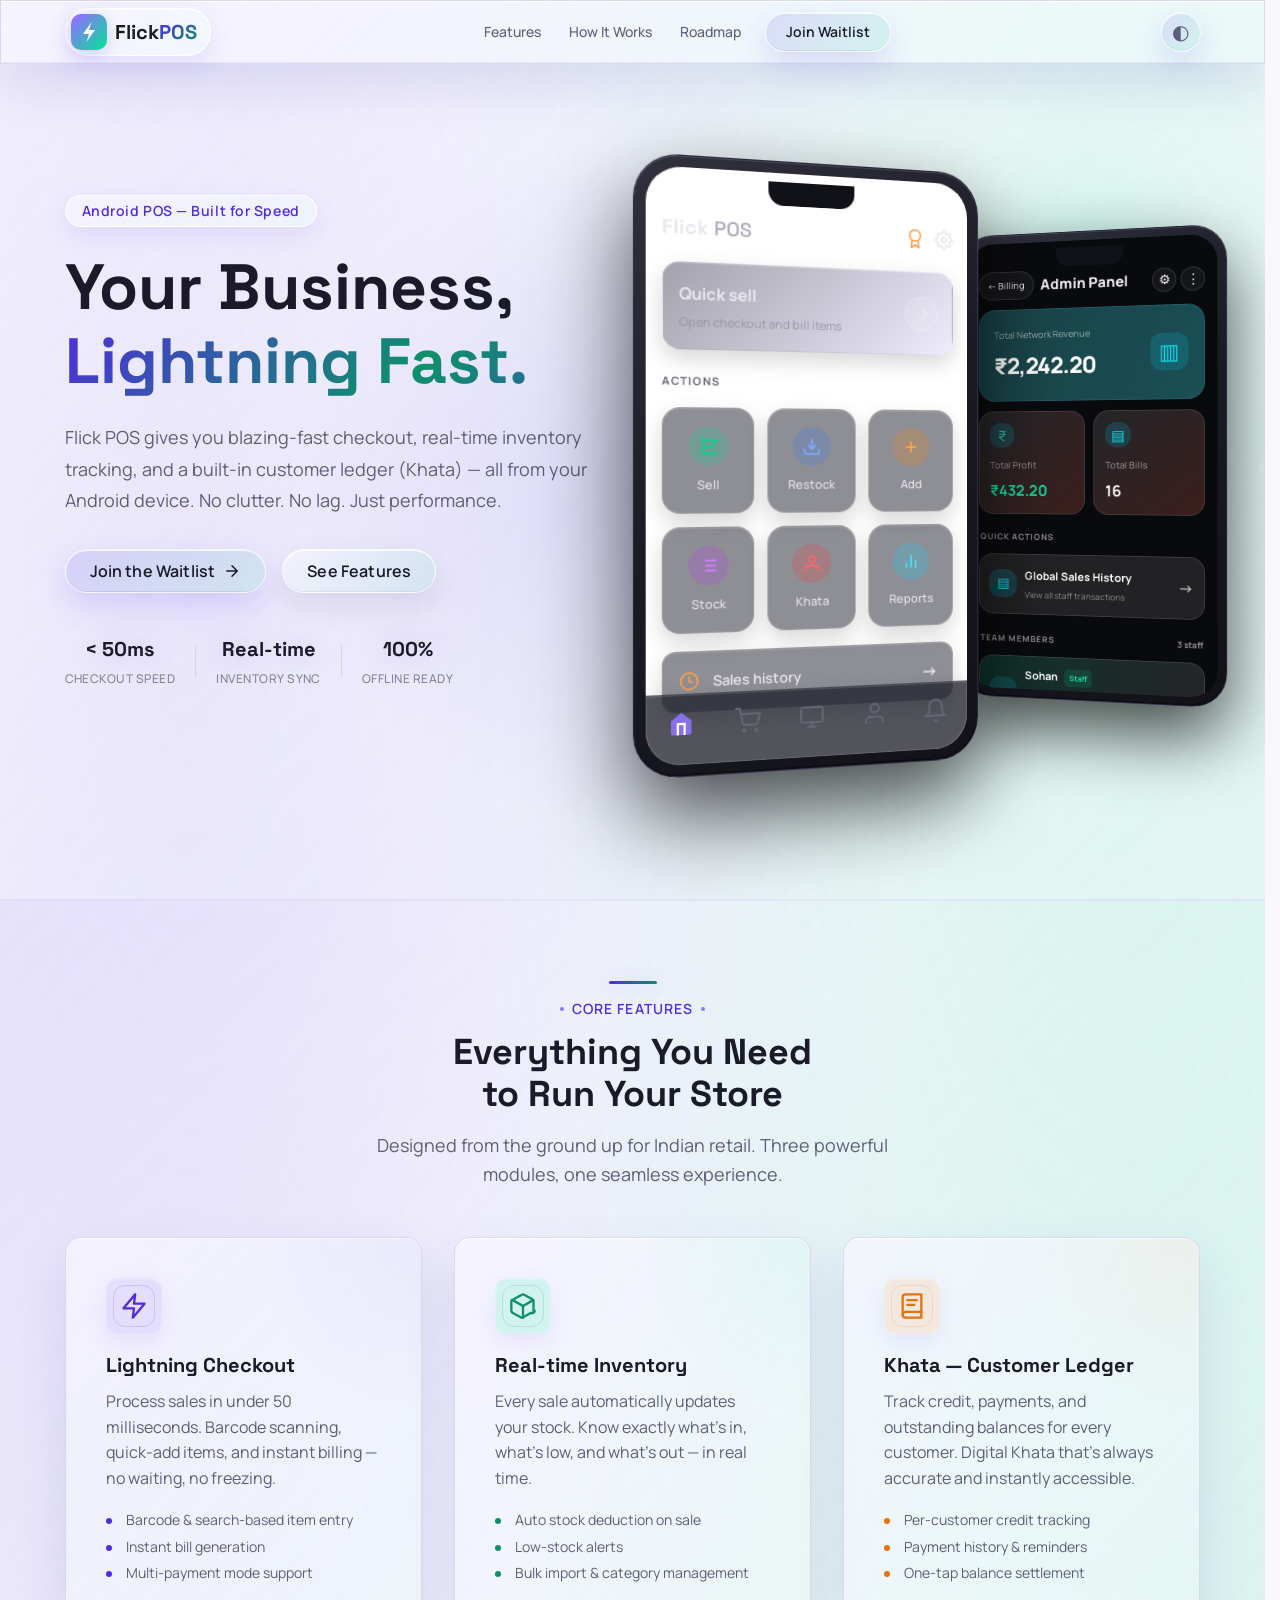
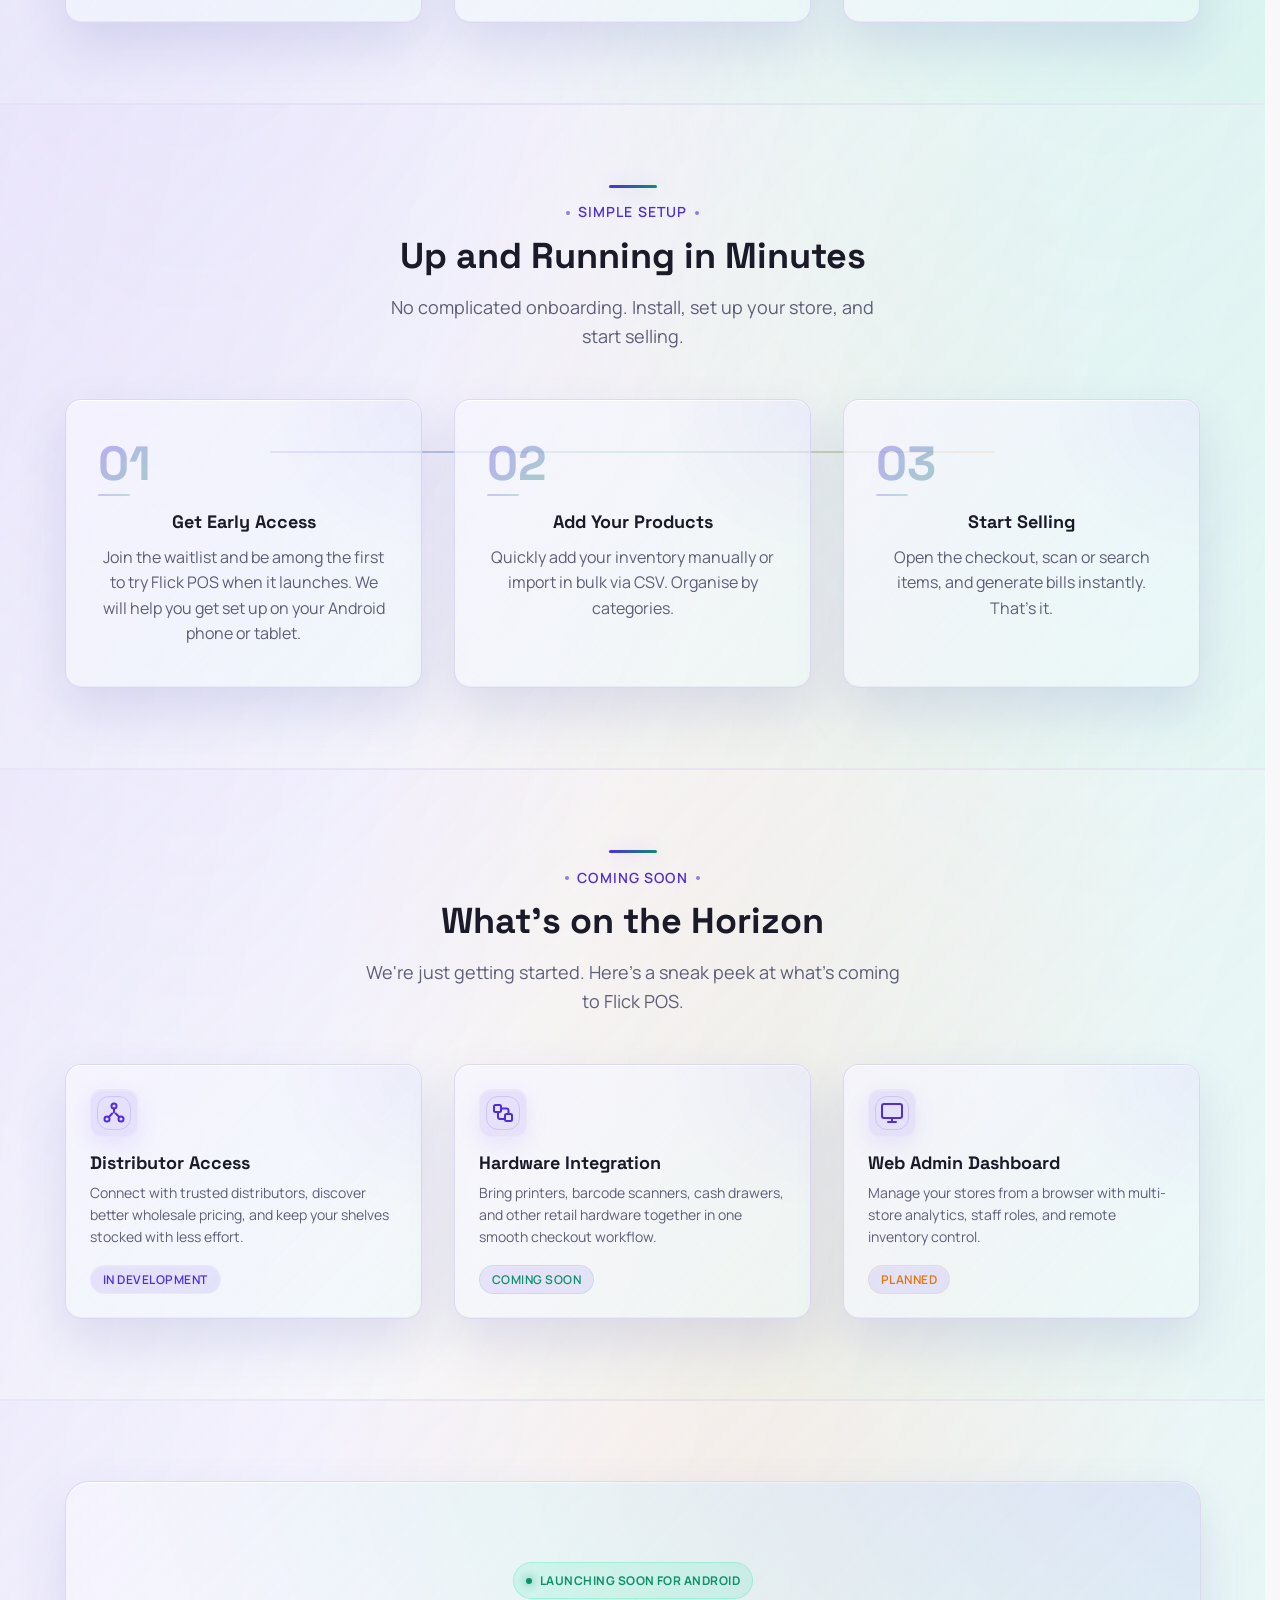
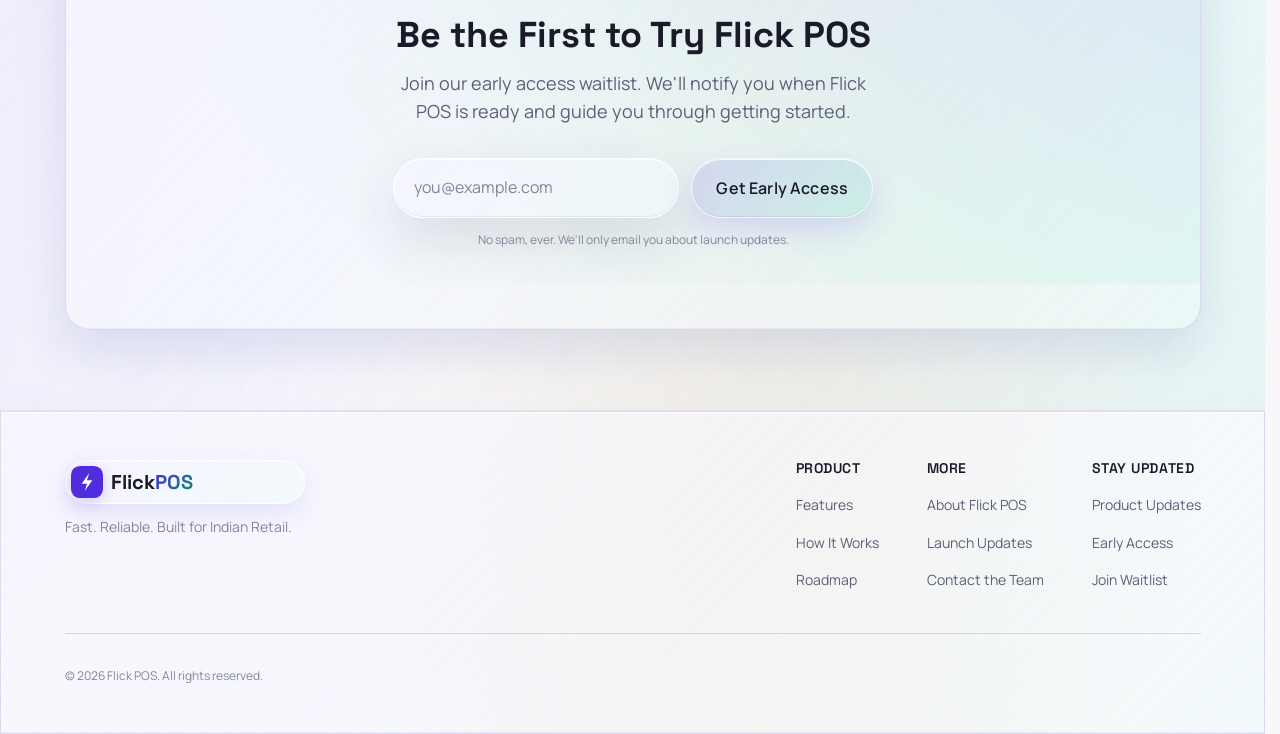
==== commit b8893230: "Add files via upload" ====
--- a/index.html
+++ b/index.html
@@ -20,10 +20,10 @@
   <!-- Favicon (placeholder) -->
   <!-- <link rel="icon" href="assets/favicon.svg" type="image/svg+xml"> -->
 
-  <!-- Google Fonts — Inter for that clean Material You feel -->
+  <!-- Google Fonts — modern geometric display with a soft UI sans -->
   <link rel="preconnect" href="https://fonts.googleapis.com">
   <link rel="preconnect" href="https://fonts.gstatic.com" crossorigin>
-  <link href="https://fonts.googleapis.com/css2?family=Inter:wght@400;500;600;700;800&family=Syne:wght@600;700;800&display=swap" rel="stylesheet">
+  <link href="https://fonts.googleapis.com/css2?family=Manrope:wght@400;500;600;700;800&family=Space+Grotesk:wght@500;600;700&display=swap" rel="stylesheet">
 
   <!-- Stylesheets (Phase 2+) -->
   <link rel="stylesheet" href="style.css">
@@ -32,12 +32,6 @@
 
   <!-- 3D Ambient Background -->
   <div class="ambient-bg" aria-hidden="true">
-    <div class="ambient-grid"></div>
-    <div class="orb orb-1"></div>
-    <div class="orb orb-2"></div>
-    <div class="orb orb-3"></div>
-    <div class="orb orb-4"></div>
-    <canvas id="particle-canvas" class="particle-canvas"></canvas>
   </div>
 
   <!-- ========================================================
@@ -58,7 +52,13 @@
       <a href="#" class="brand" aria-label="Flick POS Home">
         <!-- Inline SVG logo mark — a stylised lightning bolt inside a rounded square -->
         <svg class="brand-icon" width="36" height="36" viewBox="0 0 36 36" fill="none" aria-hidden="true">
-          <rect width="36" height="36" rx="10" fill="currentColor" class="brand-bg"/>
+          <defs>
+            <linearGradient id="brand-gradient" x1="4" y1="4" x2="32" y2="32" gradientUnits="userSpaceOnUse">
+              <stop stop-color="#8F72FF"/>
+              <stop offset="1" stop-color="#14D7A0"/>
+            </linearGradient>
+          </defs>
+          <rect width="36" height="36" rx="10" fill="url(#brand-gradient)" class="brand-bg"/>
           <path d="M20.5 8L12 20h6l-2.5 8L24 16h-6l2.5-8z" fill="white"/>
         </svg>
         <span class="brand-name">Flick<span class="brand-accent">POS</span></span>
@@ -73,6 +73,19 @@
           <li><a href="#waitlist" class="nav-link nav-link--cta">Join Waitlist</a></li>
         </ul>
       </nav>
+
+      <!-- Theme Toggle -->
+      <button
+        id="theme-toggle"
+        class="theme-toggle"
+        type="button"
+        aria-label="Switch to night mode"
+        aria-pressed="false"
+        title="Switch to night mode"
+      >
+        <span class="theme-toggle-icon theme-toggle-icon--sun" aria-hidden="true">☼</span>
+        <span class="theme-toggle-icon theme-toggle-icon--moon" aria-hidden="true">◐</span>
+      </button>
 
       <!-- Mobile Hamburger Toggle -->
       <button
@@ -150,97 +163,60 @@
 
         <!-- 3D App Mockup -->
         <div class="hero-visual hero-visual--dual" data-tilt>
+          <div class="cursor-aura" aria-hidden="true"></div>
+          <svg class="growth-path" viewBox="0 0 520 360" fill="none" aria-hidden="true">
+            <path class="growth-path-line" d="M16 310C94 296 102 254 164 268C224 281 242 228 294 232C354 237 352 166 406 174C451 180 456 106 504 42"/>
+            <path class="growth-path-glow" d="M16 310C94 296 102 254 164 268C224 281 242 228 294 232C354 237 352 166 406 174C451 180 456 106 504 42"/>
+          </svg>
           <div class="phone-glow phone-glow--home" aria-hidden="true"></div>
           <div class="phone-glow phone-glow--analytics" aria-hidden="true"></div>
 
           <!-- BACKGROUND PHONE (Analytics) -->
-          <div class="phone-mockup phone-mockup--analytics" aria-label="Flick POS Analytics screen preview">
+          <div class="phone-mockup phone-mockup--analytics">
             <div class="phone-notch" aria-hidden="true"></div>
             <div class="phone-screen phone-screen--dark">
-              <div class="app-ui analytics-ui">
-                <div class="analytics-header">
-                  <svg width="20" height="20" viewBox="0 0 24 24" fill="none" stroke="currentColor" stroke-width="2" stroke-linecap="round" stroke-linejoin="round"><path d="M19 12H5M12 19l-7-7 7-7"/></svg>
-                  <div class="analytics-title">Analytics & Reports</div>
-                </div>
-                
-                <div class="time-filters">
-                  <div class="time-filter time-filter--active">
-                    <svg width="12" height="12" viewBox="0 0 24 24" fill="none" stroke="currentColor" stroke-width="3" stroke-linecap="round" stroke-linejoin="round"><path d="M20 6L9 17l-5-5"/></svg>
-                    All Time
-                  </div>
-                  <div class="time-filter">Today</div>
-                  <div class="time-filter">Last 7 Days</div>
-                </div>
-
-                <div class="metrics-grid">
-                  <div class="metric-card metric-card--revenue">
-                    <div class="metric-icon">
-                      <svg width="16" height="16" viewBox="0 0 24 24" fill="none" stroke="currentColor" stroke-width="2"><rect x="2" y="6" width="20" height="12" rx="2"/><path d="M12 12h.01"/><path d="M17 12h.01"/><path d="M7 12h.01"/></svg>
-                    </div>
-                    <div class="metric-label">Total Revenue</div>
-                    <div class="metric-value">₹200</div>
-                  </div>
-                  <div class="metric-card metric-card--profit">
-                    <div class="metric-icon">
-                      <svg width="16" height="16" viewBox="0 0 24 24" fill="none" stroke="currentColor" stroke-width="2"><polyline points="22 7 13.5 15.5 8.5 10.5 2 17"/><polyline points="16 7 22 7 22 13"/></svg>
-                    </div>
-                    <div class="metric-label">Net Profit</div>
-                    <div class="metric-value">₹20</div>
-                  </div>
-                  <div class="metric-card metric-card--sold">
-                    <div class="metric-icon">
-                      <svg width="16" height="16" viewBox="0 0 24 24" fill="none" stroke="currentColor" stroke-width="2"><circle cx="9" cy="21" r="1"/><circle cx="20" cy="21" r="1"/><path d="M1 1h4l2.68 13.39a2 2 0 0 0 2 1.61h9.72a2 2 0 0 0 2-1.61L23 6H6"/></svg>
-                    </div>
-                    <div class="metric-label">Items Sold</div>
-                    <div class="metric-value">10</div>
-                  </div>
-                  <div class="metric-card metric-card--discounts">
-                    <div class="metric-icon">
-                      <svg width="16" height="16" viewBox="0 0 24 24" fill="none" stroke="currentColor" stroke-width="2"><path d="M20.59 13.41l-7.17 7.17a2 2 0 0 1-2.83 0L2 12V2h10l8.59 8.59a2 2 0 0 1 0 2.82z"/><line x1="7" y1="7" x2="7.01" y2="7"/></svg>
-                    </div>
-                    <div class="metric-label">Discounts</div>
-                    <div class="metric-value">-₹4</div>
-                  </div>
-                </div>
-
-                <div class="chart-card">
-                  <div class="chart-header">
-                    <div class="chart-icon">
-                      <svg width="14" height="14" viewBox="0 0 24 24" fill="none" stroke="currentColor" stroke-width="2"><polyline points="22 7 13.5 15.5 8.5 10.5 2 17"/><polyline points="16 7 22 7 22 13"/></svg>
-                    </div>
-                    <div class="chart-title">Revenue (Last 7 Days)</div>
-                  </div>
-                  <div class="chart-area">
-                    <div class="chart-bars">
-                      <div class="chart-bar-wrap"><div class="chart-bar" style="height: 5%"></div><span>Thu</span></div>
-                      <div class="chart-bar-wrap"><div class="chart-bar" style="height: 5%"></div><span>Fri</span></div>
-                      <div class="chart-bar-wrap"><div class="chart-bar" style="height: 5%"></div><span>Sat</span></div>
-                      <div class="chart-bar-wrap"><div class="chart-bar" style="height: 5%"></div><span>Sun</span></div>
-                      <div class="chart-bar-wrap"><div class="chart-bar" style="height: 5%"></div><span>Mon</span></div>
-                      <div class="chart-bar-wrap"><div class="chart-bar" style="height: 5%"></div><span>Tue</span></div>
-                      <div class="chart-bar-wrap active">
-                        <div class="chart-tooltip">₹200</div>
-                        <div class="chart-bar chart-bar--highlight" style="height: 80%"></div>
-                        <span>Wed</span>
-                      </div>
-                    </div>
-                  </div>
-                </div>
-
-                <div class="top-sellers-section">
-                  <div class="top-sellers-header">🏆 Top Sellers</div>
-                  <div class="top-seller-item">
-                    <div class="top-seller-rank">#1</div>
-                    <div class="top-seller-name">Chips</div>
-                    <div class="top-seller-qty">10 pcs</div>
-                  </div>
-                </div>
+              <div class="app-ui analytics-ui admin-panel-ui">
+                <div class="admin-header">
+                  <button class="admin-back-btn" type="button">← <span>Billing</span></button>
+                  <div class="analytics-title">Admin Panel</div>
+                  <div class="admin-header-actions"><button type="button">⚙</button><button type="button">⋮</button></div>
+                </div>
+                <div class="admin-revenue-card">
+                  <div><div class="admin-label">Total Network Revenue</div><div class="admin-revenue">₹2,242.20</div></div>
+                  <div class="admin-store-icon">▥</div>
+                </div>
+                <div class="admin-metrics">
+                  <div class="admin-metric"><div class="admin-metric-icon">₹</div><div class="admin-label">Total Profit</div><strong>₹432.20</strong></div>
+                  <div class="admin-metric"><div class="admin-metric-icon admin-metric-icon--cyan">▤</div><div class="admin-label">Total Bills</div><strong>16</strong></div>
+                </div>
+                <div class="admin-section-label">QUICK ACTIONS</div>
+                <button class="admin-history-btn" type="button"><span class="admin-action-icon">▤</span><span><strong>Global Sales History</strong><small>View all staff transactions</small></span><b>→</b></button>
+                <div class="admin-section-heading"><span>TEAM MEMBERS</span><small>3 staff</small></div>
+                <button class="admin-team-card" type="button" data-staff="Sohan"><span class="admin-person-icon">●</span><span><strong>Sohan <em>Staff</em></strong><small>Radhe Shyam Store</small><small>474385@flickpos.com</small></span><b>→</b></button>
+                <button class="admin-team-card" type="button" data-staff="Vansh"><span class="admin-person-icon">●</span><span><strong>Vansh <em>Staff</em></strong><small>Flick Ki Dukan</small><small>622728@flickpos.com</small></span><b>→</b></button>
               </div>
+              <div class="app-ui staff-profile-ui">
+                <div class="profile-header"><button class="profile-back-btn" type="button">←</button><div><h3>Staff Identity Hub</h3><span class="profile-email">622728@flickpos.com</span></div></div>
+                <div class="profile-person"><div class="profile-avatar">V</div><div><strong class="profile-name">Vansh</strong><small class="profile-email">622728@flickpos.com</small><span class="profile-uid">UID: mD2dbxJMpT0K...</span></div><b><i></i> Active</b></div>
+                <div class="profile-section-label">EXECUTIVE WORKSPACE</div>
+                <div class="profile-actions"><button type="button"><span>▣</span><strong>Udhaar (Khata)</strong><small>Customer Ledgers</small></button><button type="button"><span>▤</span><strong>Bills &amp; Sales</strong><small>View Receipts</small></button><button type="button"><span>▰</span><strong>Inventory</strong><small>Live Stock Status</small></button><button type="button"><span>⌁</span><strong>Performance</strong><small>Analytics &amp; Reports</small></button></div>
+                <div class="profile-section-label">RECENT ACTIVITY STREAM</div>
+                <div class="profile-activity"><span>▤</span><div><strong>Billed ₹50 (2 pcs)</strong><small>25 Aug, 10:25 am</small></div></div>
+                <div class="profile-activity"><span>▤</span><div><strong>Billed ₹525 (21 pcs)</strong><small>19 Aug, 08:23 pm</small></div></div>
+                <div class="profile-activity"><span>▰</span><div><strong>Added new product: 'Chips' (25.0 units)</strong><small>19 Aug, 08:23 pm</small></div></div>
+              </div>
+              <div class="app-ui global-history-ui">
+                <div class="history-header"><button class="history-back-btn" type="button">←</button><div><h3>Global Sales History</h3><span>All Staff Transactions</span></div></div>
+                <div class="history-card"><div class="history-card-head"><span class="history-icon">▤</span><span><strong>Flick</strong><small>Aug 27, 2026 • 07:49 pm</small></span></div><div class="history-line"><span>6.0 pcs x Chips</span><b>₹120</b></div><div class="history-total"><span>Subtotal: ₹120</span><span class="history-discount">Discount: -₹2</span><strong>Grand Total: ₹118</strong></div></div>
+                <div class="history-card"><div class="history-card-head"><span class="history-icon">▤</span><span><strong>Flick</strong><small>Aug 27, 2026 • 01:06 pm</small></span></div><div class="history-line"><span>6.0 pcs x Chips</span><b>₹120</b></div><div class="history-total"><strong>Total: ₹120</strong></div></div>
+                <div class="history-card"><div class="history-card-head"><span class="history-icon">▤</span><span><strong>Vansh</strong><small>Aug 25, 2026 • 10:25 am</small></span></div><div class="history-line"><span>2.0 pcs x Chips</span><b>₹50</b></div><div class="history-total"><strong>Total: ₹50</strong></div></div>
+                <div class="history-card"><div class="history-card-head"><span class="history-icon">▤</span><span><strong>Patel Store</strong><small>Aug 25, 2026 • 10:20 am</small></span></div><div class="history-line"><span>3.0 pcs x Chips</span><b>₹60</b></div><div class="history-total"><strong>Total: ₹60</strong></div></div>
+              </div>
             </div>
           </div>
 
           <!-- FOREGROUND PHONE (Home) -->
-          <div class="phone-mockup phone-mockup--home" aria-label="Flick POS Home screen preview">
+          <div class="phone-mockup phone-mockup--home">
             <div class="phone-notch" aria-hidden="true"></div>
             <div class="phone-screen phone-screen--dark">
               <div class="app-ui home-ui">
@@ -267,31 +243,31 @@
                 <div class="home-section-title">ACTIONS</div>
                 
                 <div class="actions-grid">
-                  <div class="action-btn">
+                  <div class="action-btn" data-target="billing-ui">
                     <div class="action-icon action-icon--sell">
                       <svg width="20" height="20" viewBox="0 0 24 24" fill="none" stroke="currentColor" stroke-width="2"><path d="M3 3h2l.4 2M7 13h10l4-8H5.4M7 13L5.4 5M7 13l-2.29 5.14A2 2 0 0 0 6.53 21h10.94M10 21a1 1 0 1 0 0-2 1 1 0 0 0 0 2zm10 0a1 1 0 1 0 0-2 1 1 0 0 0 0 2z"/></svg>
                     </div>
                     <span class="action-label">Sell</span>
                   </div>
-                  <div class="action-btn">
+                  <div class="action-btn" data-target="restock-ui">
                     <div class="action-icon action-icon--restock">
                       <svg width="20" height="20" viewBox="0 0 24 24" fill="none" stroke="currentColor" stroke-width="2"><path d="M21 15v4a2 2 0 0 1-2 2H5a2 2 0 0 1-2-2v-4M7 10l5 5 5-5M12 15V3"/></svg>
                     </div>
                     <span class="action-label">Restock</span>
                   </div>
-                  <div class="action-btn">
+                  <div class="action-btn" data-target="add-inventory-ui">
                     <div class="action-icon action-icon--add">
                       <svg width="20" height="20" viewBox="0 0 24 24" fill="none" stroke="currentColor" stroke-width="2"><line x1="12" y1="5" x2="12" y2="19"/><line x1="5" y1="12" x2="19" y2="12"/></svg>
                     </div>
                     <span class="action-label">Add</span>
                   </div>
-                  <div class="action-btn">
+                  <div class="action-btn" data-target="inventory-ui">
                     <div class="action-icon action-icon--stock">
                       <svg width="20" height="20" viewBox="0 0 24 24" fill="none" stroke="currentColor" stroke-width="2"><line x1="8" y1="6" x2="21" y2="6"/><line x1="8" y1="12" x2="21" y2="12"/><line x1="8" y1="18" x2="21" y2="18"/><line x1="3" y1="6" x2="3.01" y2="6"/><line x1="3" y1="12" x2="3.01" y2="12"/><line x1="3" y1="18" x2="3.01" y2="18"/></svg>
                     </div>
                     <span class="action-label">Stock</span>
                   </div>
-                  <div class="action-btn">
+                  <div class="action-btn" data-target="khata-ui">
                     <div class="action-icon action-icon--khata">
                       <svg width="20" height="20" viewBox="0 0 24 24" fill="none" stroke="currentColor" stroke-width="2"><path d="M20 21v-2a4 4 0 0 0-4-4H8a4 4 0 0 0-4 4v2"/><circle cx="12" cy="7" r="4"/></svg>
                     </div>
@@ -313,6 +289,15 @@
                   <span class="sales-history-arrow">→</span>
                 </div>
 
+                <div class="app-ui sub-ui sales-analytics-ui" id="sales-analytics-ui">
+                  <div class="sub-header"><button class="back-btn" type="button">←</button><div class="sub-header-title">Sales Analytics</div></div>
+                  <div class="sales-summary"><div class="summary-label">Total Revenue</div><strong>₹747.20</strong><div class="summary-divider"></div><div class="summary-columns"><span>Total Bills<b>9 generated</b></span><span>Discount Given<b class="summary-discount">₹18.80</b></span></div></div>
+                  <div class="sales-section-label">RECENT TRANSACTIONS</div>
+                  <div class="transaction-card"><div class="transaction-head"><span class="transaction-icon">▤</span><span><strong>Bill #TXN-FB7694EB</strong><small>27 Aug, 07:49 pm<br>Billed by: Flick</small></span><b class="share-icon">•</b></div><div class="transaction-line"><span>6 pcs Chips</span><strong>6 Items</strong></div><div class="transaction-total"><span>Subtotal: ₹120</span><span>Discount: -₹2.40</span><strong>Grand Total: ₹117.60</strong></div></div>
+                  <div class="transaction-card"><div class="transaction-head"><span class="transaction-icon">▤</span><span><strong>Bill #TXN-4D6A24A4</strong><small>27 Aug, 01:06 pm<br>Billed by: Flick</small></span><b class="share-icon">•</b></div><div class="transaction-line"><span>6 pcs Chips</span><strong>6 Items</strong></div><div class="transaction-total"><strong>Total: ₹120</strong></div></div>
+                  <div class="transaction-card"><div class="transaction-head"><span class="transaction-icon">▤</span><span><strong>Bill #TXN-DC52D495</strong><small>25 Aug, 10:20 am</small></span><b class="share-icon">•</b></div><div class="transaction-line"><span>2 pcs Chips</span><strong>2 Items</strong></div><div class="transaction-total"><strong>Total: ₹50</strong></div></div>
+                </div>
+
                 <div class="bottom-nav">
                   <div class="nav-item nav-item--active">
                     <svg width="24" height="24" viewBox="0 0 24 24" fill="currentColor"><path d="M3 9l9-7 9 7v11a2 2 0 0 1-2 2H5a2 2 0 0 1-2-2z"/><polyline points="9 22 9 12 15 12 15 22" stroke="var(--color-surface)" stroke-width="2"/></svg>
@@ -328,21 +313,283 @@
                   </div>
                   <div class="nav-item">
                     <svg width="24" height="24" viewBox="0 0 24 24" fill="none" stroke="currentColor" stroke-width="2"><path d="M18 8A6 6 0 0 0 6 8c0 7-3 9-3 9h18s-3-2-3-9"/><path d="M13.73 21a2 2 0 0 1-3.46 0"/></svg>
-                  </div>
                 </div>
               </div>
-            </div>
-          </div>
-
-          <!-- Floating 3D badges -->
-          <div class="float-badge float-badge-1" aria-hidden="true">
-            <span class="float-badge-icon">📈</span>
-            <span>+24% Growth</span>
-          </div>
-          <div class="float-badge float-badge-2" aria-hidden="true">
-            <span class="float-badge-icon">🚀</span>
-            <span>Fast Checkout</span>
-          </div>
+
+              <!-- Point of Sale (Billing) UI -->
+              <div class="app-ui sub-ui billing-ui" id="billing-ui">
+                <div class="sub-header">
+                  <button class="back-btn"><svg width="24" height="24" viewBox="0 0 24 24" fill="none" stroke="currentColor" stroke-width="2" stroke-linecap="round" stroke-linejoin="round"><line x1="19" y1="12" x2="5" y2="12"></line><polyline points="12 19 5 12 12 5"></polyline></svg></button>
+                  <div class="sub-header-title">Point of Sale ⚡</div>
+                </div>
+                <div class="sub-ui-content">
+                  <div class="sub-banner sub-banner--laser">
+                    <div class="sub-banner-icon"><svg width="24" height="24" viewBox="0 0 24 24" fill="currentColor"><path d="M3 5a2 2 0 0 1 2-2h4v2H5v4H3V5zm14-2h4a2 2 0 0 1 2 2v4h-2V5h-4V3zM3 19v-4h2v4h4v2H5a2 2 0 0 1-2-2zm18 0a2 2 0 0 1-2 2h-4v-2h4v-4h2v4zM7 7h10v10H7V7zm2 2v6h6V9H9z"/></svg></div>
+                    <div class="sub-banner-text">
+                      <div class="sub-banner-title">Continuous Laser Scanner ⚡</div>
+                      <div class="sub-banner-subtitle">Scan items rapidly without closing camera</div>
+                    </div>
+                    <div class="sub-banner-arrow">></div>
+                  </div>
+                  <div class="search-box">
+                    <svg width="18" height="18" viewBox="0 0 24 24" fill="none" stroke="currentColor" stroke-width="2"><circle cx="11" cy="11" r="8"/><line x1="21" y1="21" x2="16.65" y2="16.65"/></svg>
+                    <input type="text" placeholder="Search Item...">
+                  </div>
+                  <div class="instruction-text">Tap items below or enter quantity manually:</div>
+                  <div class="item-card item-card--active">
+                    <div class="item-info">
+                      <div class="item-name">Chips</div>
+                      <div class="item-meta">₹20 &bull; 59 pcs left</div>
+                    </div>
+                    <div class="item-actions">
+                      <button class="qty-btn btn-minus">-</button>
+                      <span class="qty-value">2</span>
+                      <button class="qty-btn btn-plus">+</button>
+                    </div>
+                    <div class="item-card-dropdown">
+                      <svg width="16" height="16" viewBox="0 0 24 24" fill="none" stroke="currentColor" stroke-width="2"><polyline points="6 9 12 15 18 9"/></svg>
+                    </div>
+                  </div>
+                  
+                  <div class="checkout-footer">
+                    <div class="payment-tabs">
+                      <button class="payment-tab active"><span class="tab-icon">💵</span> Cash / Online</button>
+                      <button class="payment-tab"><span class="tab-icon">📓</span> Udhaar (Khata)</button>
+                    </div>
+                    <div class="checkout-row">
+                      <span class="checkout-label">Subtotal (2 items)</span>
+                      <span class="checkout-value">₹40</span>
+                    </div>
+                    <div class="checkout-row">
+                      <span class="checkout-label text-highlight">Discount (%)</span>
+                      <input type="text" class="discount-input" placeholder="">
+                    </div>
+                    <div class="checkout-row checkout-row--total">
+                      <span class="checkout-label">Final Total</span>
+                      <span class="checkout-value text-green">₹ 40</span>
+                    </div>
+                    <button class="btn-complete-sale">Complete Sale</button>
+                  </div>
+                  
+                  <div class="bottom-nav">
+                    <div class="nav-item">
+                      <svg width="24" height="24" viewBox="0 0 24 24" fill="none" stroke="currentColor" stroke-width="2"><path d="M3 9l9-7 9 7v11a2 2 0 0 1-2 2H5a2 2 0 0 1-2-2z"/><polyline points="9 22 9 12 15 12 15 22"/></svg>
+                    </div>
+                    <div class="nav-item nav-item--active">
+                      <svg width="24" height="24" viewBox="0 0 24 24" fill="currentColor"><circle cx="9" cy="21" r="2"/><circle cx="20" cy="21" r="2"/><path d="M1 1h4l2.68 13.39a2 2 0 0 0 2 1.61h9.72a2 2 0 0 0 2-1.61L23 6H6"/></svg>
+                    </div>
+                    <div class="nav-item">
+                      <svg width="24" height="24" viewBox="0 0 24 24" fill="none" stroke="currentColor" stroke-width="2"><rect x="2" y="3" width="20" height="14" rx="2" ry="2"/><line x1="8" y1="21" x2="16" y2="21"/><line x1="12" y1="17" x2="12" y2="21"/></svg>
+                    </div>
+                    <div class="nav-item">
+                      <svg width="24" height="24" viewBox="0 0 24 24" fill="none" stroke="currentColor" stroke-width="2"><path d="M20 21v-2a4 4 0 0 0-4-4H8a4 4 0 0 0-4 4v2"/><circle cx="12" cy="7" r="4"/></svg>
+                    </div>
+                    <div class="nav-item">
+                      <svg width="24" height="24" viewBox="0 0 24 24" fill="none" stroke="currentColor" stroke-width="2"><path d="M18 8A6 6 0 0 0 6 8c0 7-3 9-3 9h18s-3-2-3-9"/><path d="M13.73 21a2 2 0 0 1-3.46 0"/></svg>
+                    </div>
+                  </div>
+                </div>
+              </div>
+
+              <!-- Quick Restock UI -->
+              <div class="app-ui sub-ui restock-ui" id="restock-ui">
+                <div class="sub-header">
+                  <button class="back-btn"><svg width="24" height="24" viewBox="0 0 24 24" fill="none" stroke="currentColor" stroke-width="2" stroke-linecap="round" stroke-linejoin="round"><line x1="19" y1="12" x2="5" y2="12"></line><polyline points="12 19 5 12 12 5"></polyline></svg></button>
+                  <div class="sub-header-title">Quick Restock 📦</div>
+                </div>
+                <div class="sub-ui-content">
+                  <div class="sub-banner sub-banner--restock">
+                    <div class="sub-banner-icon"><svg width="24" height="24" viewBox="0 0 24 24" fill="currentColor"><path d="M3 5a2 2 0 0 1 2-2h4v2H5v4H3V5zm14-2h4a2 2 0 0 1 2 2v4h-2V5h-4V3zM3 19v-4h2v4h4v2H5a2 2 0 0 1-2-2zm18 0a2 2 0 0 1-2 2h-4v-2h4v-4h2v4zM7 7h10v10H7V7zm2 2v6h6V9H9z"/></svg></div>
+                    <div class="sub-banner-text">
+                      <div class="sub-banner-title">Scan Carton Barcode ⚡</div>
+                      <div class="sub-banner-subtitle">Instant shipment update without typing</div>
+                    </div>
+                    <div class="sub-banner-arrow">></div>
+                  </div>
+                  <div class="search-box search-box--tall">
+                    <svg width="18" height="18" viewBox="0 0 24 24" fill="none" stroke="var(--color-primary)" stroke-width="2"><circle cx="11" cy="11" r="8"/><line x1="21" y1="21" x2="16.65" y2="16.65"/></svg>
+                    <input type="text" placeholder="Search by product name, brand, or barcode...">
+                  </div>
+                  <div class="filter-tabs">
+                    <button class="filter-tab active">All Items</button>
+                    <button class="filter-tab">Low Stock ⚠️</button>
+                    <button class="filter-tab">Expiring Soon ⏳</button>
+                  </div>
+                  <div class="item-card item-card--restock">
+                    <div class="item-info">
+                      <div class="item-name">Chips</div>
+                      <div class="item-meta">General Distributor &bull; Groceries</div>
+                    </div>
+                    <div class="item-stock-info">
+                      <div class="stock-qty">61.0</div>
+                      <div class="stock-label">in stock</div>
+                    </div>
+                    <button class="btn-add">+ Add</button>
+                  </div>
+                </div>
+              </div>
+
+              <!-- Inventory UI -->
+              <div class="app-ui sub-ui inventory-ui" id="inventory-ui">
+                <div class="sub-header">
+                  <button class="back-btn"><svg width="24" height="24" viewBox="0 0 24 24" fill="none" stroke="currentColor" stroke-width="2" stroke-linecap="round" stroke-linejoin="round"><line x1="19" y1="12" x2="5" y2="12"></line><polyline points="12 19 5 12 12 5"></polyline></svg></button>
+                  <div class="sub-header-title">Inventory</div>
+                  <div class="header-icon"><svg width="20" height="20" viewBox="0 0 24 24" fill="none" stroke="currentColor" stroke-width="2"><rect x="3" y="3" width="18" height="18" rx="2" ry="2"/><line x1="12" y1="8" x2="12" y2="16"/><line x1="16" y1="12" x2="16" y2="16"/><line x1="8" y1="10" x2="8" y2="16"/></svg></div>
+                </div>
+                <div class="sub-ui-content inventory-content">
+                  <div class="search-box">
+                    <svg width="18" height="18" viewBox="0 0 24 24" fill="none" stroke="currentColor" stroke-width="2"><circle cx="11" cy="11" r="8"/><line x1="21" y1="21" x2="16.65" y2="16.65"/></svg>
+                    <input type="text" placeholder="Search Item...">
+                  </div>
+                  <div class="item-card item-card--inventory">
+                    <div class="item-info">
+                      <div class="item-name">Chips</div>
+                      <div class="item-meta">Groceries</div>
+                    </div>
+                    <div class="item-price-info">
+                      <div class="item-price">₹20</div>
+                      <div class="item-stock">Stock: 61 pcs</div>
+                    </div>
+                  </div>
+                  
+                  <div class="bottom-nav">
+                    <div class="nav-item">
+                      <svg width="24" height="24" viewBox="0 0 24 24" fill="none" stroke="currentColor" stroke-width="2"><path d="M3 9l9-7 9 7v11a2 2 0 0 1-2 2H5a2 2 0 0 1-2-2z"/><polyline points="9 22 9 12 15 12 15 22"/></svg>
+                    </div>
+                    <div class="nav-item">
+                      <svg width="24" height="24" viewBox="0 0 24 24" fill="none" stroke="currentColor" stroke-width="2"><circle cx="9" cy="21" r="2"/><circle cx="20" cy="21" r="2"/><path d="M1 1h4l2.68 13.39a2 2 0 0 0 2 1.61h9.72a2 2 0 0 0 2-1.61L23 6H6"/></svg>
+                    </div>
+                    <div class="nav-item nav-item--active">
+                      <svg width="24" height="24" viewBox="0 0 24 24" fill="currentColor"><rect x="2" y="3" width="20" height="14" rx="2" ry="2"/><line x1="8" y1="21" x2="16" y2="21"/><line x1="12" y1="17" x2="12" y2="21"/></svg>
+                    </div>
+                    <div class="nav-item">
+                      <svg width="24" height="24" viewBox="0 0 24 24" fill="none" stroke="currentColor" stroke-width="2"><path d="M20 21v-2a4 4 0 0 0-4-4H8a4 4 0 0 0-4 4v2"/><circle cx="12" cy="7" r="4"/></svg>
+                    </div>
+                    <div class="nav-item">
+                      <svg width="24" height="24" viewBox="0 0 24 24" fill="none" stroke="currentColor" stroke-width="2"><path d="M18 8A6 6 0 0 0 6 8c0 7-3 9-3 9h18s-3-2-3-9"/><path d="M13.73 21a2 2 0 0 1-3.46 0"/></svg>
+                    </div>
+                  </div>
+                </div>
+              </div>
+
+              <!-- Khata Book UI -->
+              <div class="app-ui sub-ui khata-ui" id="khata-ui">
+                <div class="sub-header">
+                  <button class="back-btn"><svg width="24" height="24" viewBox="0 0 24 24" fill="none" stroke="currentColor" stroke-width="2" stroke-linecap="round" stroke-linejoin="round"><line x1="19" y1="12" x2="5" y2="12"></line><polyline points="12 19 5 12 12 5"></polyline></svg></button>
+                  <div class="sub-header-title">Khata Book</div>
+                  <div class="header-icon"><svg width="20" height="20" viewBox="0 0 24 24" fill="none" stroke="currentColor" stroke-width="2"><line x1="12" y1="5" x2="12" y2="19"/><line x1="5" y1="12" x2="19" y2="12"/></svg></div>
+                </div>
+                <div class="sub-ui-content khata-content">
+                  <div class="khata-summary">
+                    <div class="summary-label">Net Pending Credit (Udhaar)</div>
+                    <div class="summary-amount">₹2,159.62</div>
+                    <div class="summary-meta">1 active khata</div>
+                  </div>
+                  <div class="search-box">
+                    <svg width="18" height="18" viewBox="0 0 24 24" fill="none" stroke="currentColor" stroke-width="2"><circle cx="11" cy="11" r="8"/><line x1="21" y1="21" x2="16.65" y2="16.65"/></svg>
+                    <input type="text" placeholder="Search by name or phone...">
+                  </div>
+                  <div class="item-card item-card--khata">
+                    <div class="khata-avatar">S</div>
+                    <div class="item-info">
+                      <div class="item-name">Sohan</div>
+                      <div class="item-meta">📞 1234567890<br>25 Aug, 09:01 pm</div>
+                    </div>
+                    <div class="khata-amount-info">
+                      <div class="khata-amount">₹2,159.62</div>
+                      <div class="khata-label">You will get</div>
+                    </div>
+                  </div>
+                  
+                  <div class="bottom-nav">
+                    <div class="nav-item">
+                      <svg width="24" height="24" viewBox="0 0 24 24" fill="none" stroke="currentColor" stroke-width="2"><path d="M3 9l9-7 9 7v11a2 2 0 0 1-2 2H5a2 2 0 0 1-2-2z"/><polyline points="9 22 9 12 15 12 15 22"/></svg>
+                    </div>
+                    <div class="nav-item">
+                      <svg width="24" height="24" viewBox="0 0 24 24" fill="none" stroke="currentColor" stroke-width="2"><circle cx="9" cy="21" r="2"/><circle cx="20" cy="21" r="2"/><path d="M1 1h4l2.68 13.39a2 2 0 0 0 2 1.61h9.72a2 2 0 0 0 2-1.61L23 6H6"/></svg>
+                    </div>
+                    <div class="nav-item">
+                      <svg width="24" height="24" viewBox="0 0 24 24" fill="none" stroke="currentColor" stroke-width="2"><rect x="2" y="3" width="20" height="14" rx="2" ry="2"/><line x1="8" y1="21" x2="16" y2="21"/><line x1="12" y1="17" x2="12" y2="21"/></svg>
+                    </div>
+                    <div class="nav-item nav-item--active">
+                      <svg width="24" height="24" viewBox="0 0 24 24" fill="currentColor"><path d="M20 21v-2a4 4 0 0 0-4-4H8a4 4 0 0 0-4 4v2"/><circle cx="12" cy="7" r="4"/></svg>
+                    </div>
+                    <div class="nav-item">
+                      <svg width="24" height="24" viewBox="0 0 24 24" fill="none" stroke="currentColor" stroke-width="2"><path d="M18 8A6 6 0 0 0 6 8c0 7-3 9-3 9h18s-3-2-3-9"/><path d="M13.73 21a2 2 0 0 1-3.46 0"/></svg>
+                    </div>
+                  </div>
+                </div>
+              </div>
+
+              <!-- Add Inventory Item UI -->
+              <div class="app-ui sub-ui add-inventory-ui" id="add-inventory-ui">
+                <div class="sub-header">
+                  <button class="back-btn"><svg width="24" height="24" viewBox="0 0 24 24" fill="none" stroke="currentColor" stroke-width="2" stroke-linecap="round" stroke-linejoin="round"><line x1="19" y1="12" x2="5" y2="12"></line><polyline points="12 19 5 12 12 5"></polyline></svg></button>
+                  <div class="sub-header-title">Add Inventory Item</div>
+                </div>
+                <div class="sub-ui-content add-inventory-content">
+                  <div class="sub-banner sub-banner--magic">
+                    <div class="sub-banner-title">✨ Magic Scanner</div>
+                    <div class="magic-input-row">
+                      <div class="input-box">
+                        <input type="text" placeholder="Barcode Number">
+                      </div>
+                      <button class="btn-icon-blue"><svg width="18" height="18" viewBox="0 0 24 24" fill="currentColor"><path d="M3 5a2 2 0 0 1 2-2h4v2H5v4H3V5zm14-2h4a2 2 0 0 1 2 2v4h-2V5h-4V3zM3 19v-4h2v4h4v2H5a2 2 0 0 1-2-2zm18 0a2 2 0 0 1-2 2h-4v-2h4v-4h2v4zM7 7h10v10H7V7zm2 2v6h6V9H9z"/></svg></button>
+                      <button class="btn-fetch">Fetch</button>
+                    </div>
+                  </div>
+                  
+                  <div class="form-container">
+                    <div class="form-field">
+                      <input type="text" placeholder="Product Name *">
+                    </div>
+                    <div class="form-row">
+                      <div class="form-field form-field--labeled">
+                        <label>Category</label>
+                        <input type="text" value="Groceries">
+                      </div>
+                      <div class="form-field form-field--labeled">
+                        <label>Brand</label>
+                        <input type="text" value="General Distribut">
+                      </div>
+                    </div>
+                    <div class="form-row">
+                      <div class="form-field form-field--labeled">
+                        <label>Purchase (₹)</label>
+                        <input type="text" placeholder="">
+                      </div>
+                      <div class="form-field form-field--labeled">
+                        <label>Selling (₹) *</label>
+                        <input type="text" placeholder="">
+                      </div>
+                    </div>
+                    
+                    <div class="form-section-title">Unit of Measurement</div>
+                    <div class="uom-tabs">
+                      <button class="uom-tab active">pcs</button>
+                      <button class="uom-tab">kg</button>
+                      <button class="uom-tab">g</button>
+                      <button class="uom-tab">L</button>
+                      <button class="uom-tab">ml</button>
+                    </div>
+                    
+                    <div class="form-row">
+                      <div class="form-field">
+                        <input type="text" placeholder="Initial Stock *">
+                      </div>
+                      <div class="form-field form-field--labeled">
+                        <label>Low Alert</label>
+                        <input type="text" value="5">
+                      </div>
+                    </div>
+                    
+                    <button class="btn-save-product">Save Product</button>
+                  </div>
+                </div>
+              </div>
+            </div>
+          </div>
+
         </div>
 
       </div>
@@ -370,7 +617,7 @@
         <div class="features-grid reveal-stagger">
 
           <!-- Feature 1: Lightning Checkout -->
-          <article class="feature-card reveal card-3d" id="feature-checkout" data-tilt>
+          <article class="feature-card reveal card-3d" id="feature-checkout" data-tilt data-tilt-max="18">
             <div class="feature-icon-wrap">
               <svg class="feature-icon" width="32" height="32" viewBox="0 0 24 24" fill="none" stroke="currentColor" stroke-width="2" stroke-linecap="round" stroke-linejoin="round" aria-hidden="true">
                 <polyline points="13 2 3 14 12 14 11 22 21 10 12 10 13 2"/>
@@ -388,7 +635,7 @@
           </article>
 
           <!-- Feature 2: Real-time Inventory -->
-          <article class="feature-card reveal card-3d" id="feature-inventory" data-tilt>
+          <article class="feature-card reveal card-3d" id="feature-inventory" data-tilt data-tilt-max="18">
             <div class="feature-icon-wrap">
               <svg class="feature-icon" width="32" height="32" viewBox="0 0 24 24" fill="none" stroke="currentColor" stroke-width="2" stroke-linecap="round" stroke-linejoin="round" aria-hidden="true">
                 <path d="M21 16V8a2 2 0 00-1-1.73l-7-4a2 2 0 00-2 0l-7 4A2 2 0 002 8v8a2 2 0 001 1.73l7 4a2 2 0 002 0l7-4A2 2 0 0022 16z"/>
@@ -408,7 +655,7 @@
           </article>
 
           <!-- Feature 3: Khata (Customer Ledger) -->
-          <article class="feature-card reveal card-3d" id="feature-khata" data-tilt>
+          <article class="feature-card reveal card-3d" id="feature-khata" data-tilt data-tilt-max="18">
             <div class="feature-icon-wrap">
               <svg class="feature-icon" width="32" height="32" viewBox="0 0 24 24" fill="none" stroke="currentColor" stroke-width="2" stroke-linecap="round" stroke-linejoin="round" aria-hidden="true">
                 <path d="M4 19.5A2.5 2.5 0 016.5 17H20"/>
@@ -454,9 +701,9 @@
 
           <div class="step-card reveal card-3d" data-tilt>
             <div class="step-number" aria-hidden="true">01</div>
-            <h3 class="step-title">Install the App</h3>
+            <h3 class="step-title">Get Early Access</h3>
             <p class="step-description">
-              Download Flick POS from the Play Store. Works on any Android device — phones and tablets.
+              Join the waitlist and be among the first to try Flick POS when it launches. We will help you get set up on your Android phone or tablet.
             </p>
           </div>
 
@@ -502,50 +749,49 @@
 
           <div class="roadmap-card reveal card-3d" data-tilt>
             <div class="roadmap-icon-wrap">
-              <!-- AI / Brain icon -->
+              <!-- Distributor network icon -->
               <svg class="roadmap-icon" width="28" height="28" viewBox="0 0 24 24" fill="none" stroke="currentColor" stroke-width="2" stroke-linecap="round" stroke-linejoin="round" aria-hidden="true">
-                <path d="M12 2a4 4 0 014 4c0 1.1-.9 2-2 2h-4a2 2 0 01-2-2 4 4 0 014-4z"/>
-                <path d="M9 8v2a3 3 0 003 3v0a3 3 0 003-3V8"/>
-                <path d="M8 14v1a4 4 0 004 4v0a4 4 0 004-4v-1"/>
-                <line x1="12" y1="19" x2="12" y2="22"/>
-                <line x1="8" y1="22" x2="16" y2="22"/>
+                <circle cx="12" cy="5" r="2.5"/>
+                <circle cx="5" cy="18" r="2.5"/>
+                <circle cx="19" cy="18" r="2.5"/>
+                <path d="M12 7.5v4M10.2 12.5L6.8 16M13.8 12.5l3.4 3.5"/>
               </svg>
             </div>
-            <h3 class="roadmap-title">AI-Powered Insights</h3>
+            <h3 class="roadmap-title">Distributor Access</h3>
             <p class="roadmap-description">
-              Smart analytics that tell you what's selling, predict demand, and help you make better business decisions.
+              Connect with trusted distributors, discover better wholesale pricing, and keep your shelves stocked with less effort.
             </p>
             <span class="roadmap-badge">In Development</span>
           </div>
 
           <div class="roadmap-card reveal card-3d" data-tilt>
             <div class="roadmap-icon-wrap">
-              <!-- Printer icon -->
+              <!-- Hardware integration icon -->
               <svg class="roadmap-icon" width="28" height="28" viewBox="0 0 24 24" fill="none" stroke="currentColor" stroke-width="2" stroke-linecap="round" stroke-linejoin="round" aria-hidden="true">
-                <polyline points="6 9 6 2 18 2 18 9"/>
-                <path d="M6 18H4a2 2 0 01-2-2v-5a2 2 0 012-2h16a2 2 0 012 2v5a2 2 0 01-2 2h-2"/>
-                <rect x="6" y="14" width="12" height="8"/>
+                <rect x="3" y="4" width="7" height="7" rx="1.5"/>
+                <rect x="14" y="13" width="7" height="7" rx="1.5"/>
+                <path d="M10 7.5h4M17.5 13V9.5a2 2 0 00-2-2H14M7 11v5a2 2 0 002 2h5"/>
               </svg>
             </div>
-            <h3 class="roadmap-title">Bluetooth Thermal Printing</h3>
+            <h3 class="roadmap-title">Hardware Integration</h3>
             <p class="roadmap-description">
-              Print receipts wirelessly to any Bluetooth thermal printer. Fast, paper-efficient, and hassle-free.
+              Bring printers, barcode scanners, cash drawers, and other retail hardware together in one smooth checkout workflow.
             </p>
             <span class="roadmap-badge">Coming Soon</span>
           </div>
 
           <div class="roadmap-card reveal card-3d" data-tilt>
             <div class="roadmap-icon-wrap">
-              <!-- Cloud / Dashboard icon -->
+              <!-- Web dashboard icon -->
               <svg class="roadmap-icon" width="28" height="28" viewBox="0 0 24 24" fill="none" stroke="currentColor" stroke-width="2" stroke-linecap="round" stroke-linejoin="round" aria-hidden="true">
-                <rect x="2" y="3" width="20" height="14" rx="2" ry="2"/>
+                <rect x="2" y="3" width="20" height="14" rx="2"/>
                 <line x1="8" y1="21" x2="16" y2="21"/>
                 <line x1="12" y1="17" x2="12" y2="21"/>
               </svg>
             </div>
             <h3 class="roadmap-title">Web Admin Dashboard</h3>
             <p class="roadmap-description">
-              Manage your entire business from a browser — multi-store analytics, staff roles, and remote inventory control.
+              Manage your stores from a browser with multi-store analytics, staff roles, and remote inventory control.
             </p>
             <span class="roadmap-badge">Planned</span>
           </div>
@@ -564,9 +810,10 @@
         <div class="waitlist-inner reveal card-3d" data-tilt>
 
           <div class="waitlist-content">
+            <p class="waitlist-status">Launching soon for Android</p>
             <h2 class="waitlist-title">Be the First to Try Flick POS</h2>
             <p class="waitlist-subtitle">
-              Join our early access waitlist. We'll notify you the moment Flick POS is ready for download.
+              Join our early access waitlist. We'll notify you when Flick POS is ready and guide you through getting started.
             </p>
           </div>
 
@@ -608,7 +855,7 @@
 
       <!-- Footer Brand -->
       <div class="footer-brand">
-        <a href="#" class="brand" aria-label="Flick POS Home">
+        <a href="#hero" class="brand" aria-label="Flick POS Home">
           <svg class="brand-icon" width="32" height="32" viewBox="0 0 36 36" fill="none" aria-hidden="true">
             <rect width="36" height="36" rx="10" fill="currentColor" class="brand-bg"/>
             <path d="M20.5 8L12 20h6l-2.5 8L24 16h-6l2.5-8z" fill="white"/>
@@ -629,18 +876,18 @@
           </ul>
         </div>
         <div class="footer-nav-group">
-          <h4 class="footer-nav-heading">Company</h4>
+          <h4 class="footer-nav-heading">More</h4>
           <ul class="footer-nav-list">
-            <li><a href="#">About</a></li>
-            <li><a href="#">Privacy Policy</a></li>
-            <li><a href="#">Terms of Service</a></li>
+            <li><a href="#hero">About Flick POS</a></li>
+            <li><a href="#roadmap">Launch Updates</a></li>
+            <li><a href="#waitlist">Contact the Team</a></li>
           </ul>
         </div>
         <div class="footer-nav-group">
-          <h4 class="footer-nav-heading">Connect</h4>
+          <h4 class="footer-nav-heading">Stay Updated</h4>
           <ul class="footer-nav-list">
-            <li><a href="#" aria-label="Twitter / X">Twitter / X</a></li>
-            <li><a href="#" aria-label="LinkedIn">LinkedIn</a></li>
+            <li><a href="#roadmap">Product Updates</a></li>
+            <li><a href="#waitlist">Early Access</a></li>
             <li><a href="#waitlist">Join Waitlist</a></li>
           </ul>
         </div>
--- a/style.css
+++ b/style.css
@@ -95,10 +95,10 @@
 
 
   /* ---- Typography ----
-     Inter — geometric, clean, highly legible. The go-to for
-     modern Android / Material apps. Weights 400–800 loaded. */
-  --font-family:               'Inter', -apple-system, BlinkMacSystemFont, 'Segoe UI', sans-serif;
-  --font-display:              'Syne', var(--font-family);
+      Manrope — soft geometric UI text with excellent small-size clarity.
+      Space Grotesk — contemporary display face for the brand and headlines. */
+    --font-family:               'Manrope', -apple-system, BlinkMacSystemFont, 'Segoe UI', sans-serif;
+    --font-display:              'Space Grotesk', var(--font-family);
 
   /* Fluid type scale (clamp for responsive sizing) */
   --text-xs:                   0.75rem;     /* 12px */
@@ -122,7 +122,7 @@
   --line-height-normal:        1.6;
   --line-height-relaxed:       1.75;
 
-  --letter-spacing-tight:     -0.02em;
+  --letter-spacing-tight:     0;
   --letter-spacing-normal:     0;
   --letter-spacing-wide:       0.04em;
   --letter-spacing-wider:      0.08em;
@@ -243,6 +243,42 @@
   background: var(--gradient-mesh);
 }
 
+.ambient-bg::before,
+.ambient-bg::after { display: none; }
+
+/* Keep the prototype responsive on modest hardware. */
+.ambient-bg,
+.growth-path,
+.phone-glow,
+.float-badge,
+.text-gradient { animation: none !important; }
+body * { backdrop-filter: none !important; -webkit-backdrop-filter: none !important; }
+
+.ambient-bg::before,
+.ambient-bg::after {
+  content: '';
+  position: absolute;
+  inset: -12%;
+  pointer-events: none;
+}
+
+.ambient-bg::before {
+  background: radial-gradient(520px circle at var(--cursor-x, 50vw) var(--cursor-y, 50vh), hsla(160, 100%, 62%, 0.20), hsla(252, 90%, 70%, 0.10) 32%, transparent 70%);
+  filter: blur(24px);
+  opacity: 0.9;
+  transition: opacity 0.6s ease;
+}
+
+.ambient-bg::after {
+  background:
+    radial-gradient(ellipse at var(--cursor-x, 50vw) var(--cursor-y, 50vh), transparent 0 9%, hsla(255, 100%, 100%, 0.06) 10%, transparent 25%),
+    linear-gradient(115deg, transparent 35%, hsla(160, 100%, 60%, 0.05) 48%, transparent 62%);
+  transform: perspective(900px) rotateX(var(--cursor-tilt-y, 0deg)) rotateY(var(--cursor-tilt-x, 0deg)) scale(1.04);
+  mix-blend-mode: screen;
+  opacity: 0.75;
+  transition: transform 0.45s cubic-bezier(0.2, 0, 0, 1), opacity 0.6s ease;
+}
+
 .ambient-grid {
   position: absolute;
   inset: 0;
@@ -255,6 +291,7 @@
   transform: perspective(800px) rotateX(60deg) scale(2.5);
   transform-origin: center 80%;
   opacity: 0.6;
+  animation: grid-drift 28s ease-in-out infinite alternate;
 }
 
 .orb {
@@ -313,6 +350,11 @@
   25% { transform: translate(30px, -40px) scale(1.05); }
   50% { transform: translate(-20px, 20px) scale(0.95); }
   75% { transform: translate(40px, 30px) scale(1.02); }
+}
+
+@keyframes grid-drift {
+  from { transform: perspective(800px) rotateX(60deg) scale(2.5) translate3d(-1%, 0, 0); }
+  to { transform: perspective(800px) rotateX(60deg) scale(2.5) translate3d(1%, -2%, 0); }
 }
 
 img,
@@ -768,6 +810,40 @@
 }
 
 
+/* ---- Theme Toggle ---- */
+
+.theme-toggle {
+  display: inline-flex;
+  align-items: center;
+  justify-content: center;
+  width: 40px;
+  height: 40px;
+  margin-left: var(--space-2);
+  color: var(--color-on-surface-variant);
+  border: 1px solid var(--color-outline);
+  border-radius: var(--radius-full);
+  background-color: hsla(240, 14%, 11%, 0.6);
+  transition: color var(--duration-normal) var(--ease-standard), background-color var(--duration-normal) var(--ease-standard), border-color var(--duration-normal) var(--ease-standard), transform var(--duration-fast) var(--ease-standard);
+}
+
+.theme-toggle:hover {
+  color: var(--color-on-surface);
+  background-color: hsla(252, 75%, 68%, 0.12);
+  border-color: hsla(252, 75%, 68%, 0.4);
+  transform: rotate(-12deg);
+}
+
+.theme-toggle-icon {
+  font-size: 20px;
+  line-height: 1;
+}
+
+.theme-toggle-icon--moon { display: none; }
+
+html[data-theme="light"] .theme-toggle-icon--sun { display: none; }
+html[data-theme="light"] .theme-toggle-icon--moon { display: block; }
+
+
 /* ---- Hamburger Menu Toggle (Mobile) ---- */
 
 .menu-toggle {
@@ -876,6 +952,13 @@
     padding: var(--space-4) var(--space-6);
     text-align: center;
     border-radius: var(--radius-full);
+  }
+
+  .theme-toggle {
+    position: absolute;
+    top: var(--space-2);
+    right: 68px;
+    margin-left: 0;
   }
 }
 
@@ -958,6 +1041,22 @@
   animation: fade-in-up 0.7s var(--ease-emphasized) 0.1s forwards;
 }
 
+/* Hero eyebrow keeps its product message while using the same liquid glass surface. */
+.hero-eyebrow {
+  background: var(--liquid-surface);
+  border-color: var(--liquid-edge-current);
+  backdrop-filter: blur(24px) saturate(1.5);
+  -webkit-backdrop-filter: blur(24px) saturate(1.5);
+  box-shadow:
+    0 10px 28px hsla(252, 80%, 60%, 0.16),
+    inset 0 1px 0 hsla(255, 100%, 100%, 0.42);
+}
+
+html[data-theme="light"] .hero-eyebrow {
+  background: var(--liquid-surface);
+  border-color: var(--liquid-edge-current);
+}
+
 .hero-title {
   font-size: var(--text-5xl);
   font-weight: var(--font-weight-extrabold);
@@ -1068,13 +1167,100 @@
   animation: fade-in-up 0.9s var(--ease-emphasized) 0.4s forwards;
 }
 
+.cursor-aura {
+  position: absolute;
+  top: var(--pointer-y, 50%);
+  left: var(--pointer-x, 50%);
+  width: 260px;
+  height: 260px;
+  transform: translate(-50%, -50%);
+  border-radius: 50%;
+  background: radial-gradient(circle, hsla(160, 100%, 55%, 0.16), hsla(252, 80%, 65%, 0.08) 34%, transparent 70%);
+  filter: blur(10px);
+  pointer-events: none;
+  opacity: 0.8;
+  z-index: 0;
+  transition: top 0.35s var(--ease-standard), left 0.35s var(--ease-standard);
+}
+
+.growth-path {
+  position: absolute;
+  width: min(520px, 100%);
+  height: 360px;
+  top: 120px;
+  left: 0;
+  overflow: visible;
+  z-index: 0;
+  opacity: 0.72;
+}
+
+.growth-path-line,
+.growth-path-glow {
+  stroke: var(--color-secondary);
+  stroke-width: 2;
+  stroke-linecap: round;
+  stroke-dasharray: 8 12;
+  animation: growth-draw 5s linear infinite;
+}
+
+.growth-path-glow {
+  stroke: var(--color-primary);
+  stroke-width: 8;
+  opacity: 0.14;
+  filter: blur(5px);
+  stroke-dasharray: none;
+}
+
+@keyframes growth-draw {
+  to { stroke-dashoffset: -120; }
+}
+
+.preview-switcher {
+  position: absolute;
+  z-index: 6;
+  border: 1px solid var(--liquid-edge-current);
+  background: var(--liquid-surface);
+  box-shadow: 0 14px 30px hsla(240, 30%, 2%, 0.20), inset 0 1px 0 hsla(255, 100%, 100%, 0.42);
+  backdrop-filter: blur(18px) saturate(1.5);
+  -webkit-backdrop-filter: blur(18px) saturate(1.5);
+}
+
+.preview-switcher {
+  top: auto;
+  bottom: -8px;
+  left: 50%;
+  display: flex;
+  gap: 3px;
+  padding: 4px;
+  transform: translateX(-50%);
+  border-radius: var(--radius-full);
+}
+
+.preview-switcher-btn {
+  padding: 6px 11px;
+  border: 0;
+  border-radius: var(--radius-full);
+  color: var(--color-on-surface-variant);
+  background: transparent;
+  font: inherit;
+  font-size: 10px;
+  font-weight: var(--font-weight-bold);
+  cursor: pointer;
+}
+
+.preview-switcher-btn.is-active {
+  color: var(--color-on-surface);
+  background: hsla(252, 80%, 68%, 0.24);
+  box-shadow: inset 0 1px 0 hsla(255, 100%, 100%, 0.28);
+}
+
 .hero-visual--dual .phone-mockup--analytics {
   position: absolute;
   top: 20px;
   right: 0;
   transform: translateZ(-100px) rotateY(-15deg) translateX(60px) scale(0.9);
-  opacity: 0.8;
-  filter: blur(1px);
+  opacity: 1;
+  filter: blur(0);
   z-index: 1;
 }
 
@@ -1083,7 +1269,30 @@
   bottom: 20px;
   left: 0;
   transform: translateZ(80px) rotateY(15deg) translateX(-40px);
-  z-index: 3;
+  z-index: 3 !important;
+}
+
+.hero-visual--dual .phone-mockup--analytics { z-index: 1 !important; }
+
+.hero-visual--dual.is-swapped .phone-mockup--analytics {
+  top: auto;
+  right: auto;
+  bottom: 20px;
+  left: 0;
+  transform: translateZ(80px) rotateY(15deg) translateX(-40px);
+  opacity: 1;
+  filter: blur(0);
+  z-index: 3 !important;
+}
+.hero-visual--dual.is-swapped .phone-mockup--home {
+  top: 20px;
+  right: 0;
+  bottom: auto;
+  left: auto;
+  transform: translateZ(-100px) rotateY(-15deg) translateX(60px) scale(.9);
+  opacity: .8;
+  filter: blur(1px);
+  z-index: 1 !important;
 }
 
 .phone-glow {
@@ -1129,9 +1338,21 @@
   border: 1px solid hsla(252, 75%, 68%, 0.15);
 }
 
-.hero-visual:hover .phone-mockup--analytics {
-  filter: blur(0px);
-  opacity: 1;
+/* The product preview is a dark app surface, independent of the page theme. */
+.phone-mockup {
+  --color-primary: hsl(252, 75%, 68%);
+  --color-primary-hover: hsl(252, 80%, 74%);
+  --color-primary-container: hsl(252, 50%, 18%);
+  --color-on-primary: hsl(252, 100%, 98%);
+  --color-secondary: hsl(160, 100%, 42%);
+  --color-secondary-container: hsl(160, 50%, 14%);
+  --color-tertiary: hsl(28, 100%, 65%);
+  --color-tertiary-container: hsl(28, 50%, 16%);
+  --color-on-surface: hsl(240, 12%, 92%);
+  --color-on-surface-variant: hsl(240, 8%, 62%);
+  --color-on-surface-muted: hsl(240, 6%, 42%);
+  --color-surface-bright: hsl(240, 10%, 20%);
+  color: var(--color-on-surface);
 }
 
 .phone-notch {
@@ -1190,12 +1411,32 @@
 }
 .home-brand-accent { color: hsla(240, 8%, 62%, 0.8); font-weight: 500; }
 
+.identity-card { display: flex; align-items: center; gap: 10px; padding: 12px 0 4px; }
+.identity-avatar { width: 42px; height: 42px; display: grid; place-items: center; border-radius: 50%; color: #fff; font-size: 22px; font-weight: 800; background: linear-gradient(135deg, #287dff, #8355ed); }
+.identity-copy { min-width: 0; flex: 1; }
+.identity-name { font-size: 15px; font-weight: 800; }
+.identity-email { color: var(--color-on-surface-variant); font-size: 10px; }
+.identity-uid { margin-top: 4px; color: #5792ff; font-size: 9px; }
+.identity-status { display: inline-flex; align-items: center; gap: 5px; padding: 6px 8px; border-radius: 999px; color: #16df8f; background: rgba(0, 210, 125, 0.14); font-size: 9px; font-weight: 700; }
+.identity-status span { width: 6px; height: 6px; border-radius: 50%; background: currentColor; }
+
 .home-header-actions {
   display: flex;
   gap: 10px;
   color: var(--color-on-surface);
 }
 .home-header-actions svg { width: 18px; height: 18px; }
+
+@media (hover: hover) and (pointer: fine) {
+  .icon-medal {
+    cursor: pointer;
+    transition: filter 180ms ease, transform 180ms ease;
+  }
+  .icon-medal:hover {
+    filter: drop-shadow(0 0 6px rgba(255, 193, 7, .95)) drop-shadow(0 0 14px rgba(255, 145, 0, .55));
+    transform: scale(1.12);
+  }
+}
 
 .quick-sell-banner {
   background: linear-gradient(135deg, hsla(240, 14%, 18%, 0.9), hsla(252, 75%, 68%, 0.2));
@@ -1471,6 +1712,17 @@
 .float-badge-1 { top: 10%; right: -15%; animation: float-badge 6s ease-in-out infinite; }
 .float-badge-2 { bottom: 20%; left: -20%; animation: float-badge 5s ease-in-out infinite 2.5s; }
 
+.phone-mockup--analytics,
+.phone-mockup--home {
+  cursor: pointer;
+}
+
+.phone-mockup--analytics:focus-visible,
+.phone-mockup--home:focus-visible {
+  outline: 2px solid var(--color-primary);
+  outline-offset: 6px;
+}
+
 @keyframes float-badge {
   0%, 100% { transform: translateY(0) translateZ(40px); }
   50% { transform: translateY(-16px) translateZ(60px); }
@@ -1478,8 +1730,10 @@
 
 @media (max-width: 767px) {
   .hero-visual { height: 480px; }
-  .hero-visual--dual .phone-mockup--analytics { transform: translateZ(-50px) rotateY(-5deg) translateX(30px) scale(0.85); }
-  .hero-visual--dual .phone-mockup--home { transform: translateZ(20px) rotateY(5deg) translateX(-10px) scale(0.95); }
+  .hero-visual--dual .phone-mockup--analytics { transform: translateZ(-50px) rotateY(-5deg) translate(60px, -18px) scale(0.78); }
+  .hero-visual--dual .phone-mockup--home { transform: translateZ(20px) rotateY(5deg) translate(-38px, 12px) scale(0.80); }
+  .hero-visual--dual.is-swapped .phone-mockup--analytics { top: auto; right: auto; bottom: 20px; left: 0; transform: translateZ(20px) rotateY(5deg) translate(-38px, 12px) scale(0.80); }
+  .hero-visual--dual.is-swapped .phone-mockup--home { top: 20px; right: 0; bottom: auto; left: auto; transform: translateZ(-50px) rotateY(-5deg) translate(60px, -18px) scale(0.78); }
   .float-badge-1 { top: 0; right: -5%; font-size: 11px; padding: 6px 12px; }
   .float-badge-2 { bottom: 5%; left: -5%; font-size: 11px; padding: 6px 12px; }
 }
@@ -1549,7 +1803,7 @@
     background-color var(--duration-normal) var(--ease-standard),
     border-color var(--duration-normal) var(--ease-standard),
     box-shadow var(--duration-slow) var(--ease-emphasized),
-    transform var(--duration-slow) var(--ease-emphasized);
+    transform 80ms linear;
 }
 
 .feature-card:hover {
@@ -1563,6 +1817,7 @@
     0 20px 60px hsla(0, 0%, 0%, 0.4),
     0 0 40px hsla(252, 80%, 60%, 0.1),
     inset 0 1px 0 hsla(255, 100%, 100%, 0.08);
+  transform: translateY(-6px);
 }
 
 /* Decorative top-edge accent line — colored per card via nth-child */
@@ -1979,6 +2234,33 @@
   margin-bottom: var(--space-3);
 }
 
+.waitlist-status {
+  display: inline-flex;
+  align-items: center;
+  gap: var(--space-2);
+  margin-bottom: var(--space-4);
+  padding: var(--space-2) var(--space-3);
+  color: var(--color-secondary);
+  background: hsla(160, 90%, 48%, 0.12);
+  border: 1px solid hsla(160, 90%, 48%, 0.24);
+  border-radius: var(--radius-full);
+  font-size: var(--text-xs);
+  font-weight: var(--font-weight-bold);
+  letter-spacing: var(--letter-spacing-wide);
+  text-transform: uppercase;
+  backdrop-filter: blur(14px) saturate(1.3);
+  -webkit-backdrop-filter: blur(14px) saturate(1.3);
+}
+
+.waitlist-status::before {
+  content: '';
+  width: 6px;
+  height: 6px;
+  background: currentColor;
+  border-radius: var(--radius-full);
+  box-shadow: 0 0 10px currentColor;
+}
+
 .waitlist-subtitle {
   font-size: var(--text-lg);
   color: var(--color-on-surface-variant);
@@ -2182,7 +2464,9 @@
   }
 
   .orb,
+  .ambient-grid,
   .float-badge,
+  .float-badge::before,
   .text-gradient,
   .phone-glow,
   .waitlist-inner::before,
@@ -2248,6 +2532,7 @@
 
   .hero-visual {
     flex: 0 0 auto;
+    top: 24px;
   }
 
   .float-badge-1 {
@@ -2376,3 +2661,1767 @@
     padding: var(--space-20) var(--space-16);
   }
 }
+
+/* ================================================================
+   LIGHT THEME
+   ------------------------------------------------------------------
+   A warm, layered white canvas with the same depth and accent energy
+   as the dark theme. The phone previews intentionally stay dark so
+   the product screens remain faithful to the app UI.
+   ================================================================ */
+
+@media (prefers-color-scheme: light) {
+  :root {
+    --color-primary:             hsl(252, 72%, 52%);
+    --color-primary-hover:       hsl(252, 76%, 44%);
+    --color-primary-container:   hsl(252, 85%, 95%);
+    --color-on-primary:          hsl(252, 100%, 99%);
+    --color-secondary:           hsl(163, 82%, 31%);
+    --color-secondary-hover:     hsl(163, 84%, 25%);
+    --color-secondary-container: hsl(163, 58%, 92%);
+    --color-tertiary:            hsl(28, 88%, 48%);
+    --color-tertiary-container:  hsl(28, 100%, 93%);
+    --color-on-tertiary:         hsl(28, 100%, 10%);
+
+    --color-background:          hsl(240, 30%, 98%);
+    --color-surface:             hsl(0, 0%, 100%);
+    --color-surface-container:   hsl(240, 24%, 96%);
+    --color-surface-container-high: hsl(240, 22%, 93%);
+    --color-surface-bright:      hsl(0, 0%, 100%);
+    --color-outline:             hsl(240, 16%, 86%);
+    --color-outline-variant:     hsl(240, 14%, 76%);
+    --color-on-surface:          hsl(240, 22%, 13%);
+    --color-on-surface-variant:  hsl(240, 12%, 42%);
+    --color-on-surface-muted:    hsl(240, 10%, 56%);
+
+    --gradient-hero-bg:          radial-gradient(ellipse 80% 60% at 50% 0%, hsla(252, 85%, 70%, 0.16) 0%, transparent 70%);
+    --gradient-mesh:             radial-gradient(at 15% 15%, hsla(252, 85%, 70%, 0.16) 0%, transparent 48%),
+                                 radial-gradient(at 88% 12%, hsla(163, 80%, 45%, 0.12) 0%, transparent 44%),
+                                 radial-gradient(at 60% 82%, hsla(28, 90%, 58%, 0.10) 0%, transparent 42%);
+    --glow-primary:              0 0 60px hsla(252, 80%, 60%, 0.12);
+    --glow-primary-strong:       0 12px 36px hsla(252, 80%, 55%, 0.22), 0 0 70px hsla(163, 80%, 42%, 0.10);
+    --shadow-xs:                 0 1px 2px hsla(240, 30%, 20%, 0.06);
+    --shadow-sm:                 0 4px 12px hsla(240, 30%, 20%, 0.08);
+    --shadow-md:                 0 10px 26px hsla(240, 30%, 20%, 0.12);
+    --shadow-lg:                 0 18px 42px hsla(240, 30%, 20%, 0.14);
+    --shadow-xl:                 0 24px 60px hsla(240, 30%, 20%, 0.16);
+  }
+
+  body {
+    background-color: var(--color-background);
+    background-image: linear-gradient(180deg, hsla(0, 0%, 100%, 0.72), transparent 42%);
+  }
+
+  .ambient-bg { opacity: 0.9; }
+  .ambient-grid {
+    background-image:
+      linear-gradient(hsla(252, 72%, 52%, 0.07) 1px, transparent 1px),
+      linear-gradient(90deg, hsla(252, 72%, 52%, 0.07) 1px, transparent 1px);
+    opacity: 0.55;
+  }
+  .orb { filter: blur(96px); }
+  .orb-1 { background: hsla(252, 85%, 62%, 0.14); }
+  .orb-2 { background: hsla(163, 80%, 42%, 0.11); }
+  .orb-3 { background: hsla(28, 90%, 55%, 0.08); }
+  .orb-4 { background: hsla(252, 75%, 60%, 0.09); }
+
+  .site-header {
+    background-color: hsla(0, 0%, 100%, 0.68);
+    border-bottom-color: hsla(240, 16%, 70%, 0.28);
+    box-shadow: 0 4px 20px hsla(240, 30%, 20%, 0.04);
+  }
+  .site-header.is-scrolled {
+    background-color: hsla(0, 0%, 100%, 0.9);
+    border-bottom-color: hsla(252, 72%, 52%, 0.16);
+    box-shadow: 0 10px 28px hsla(240, 30%, 20%, 0.10);
+  }
+
+  .btn-primary {
+    background: linear-gradient(135deg, hsl(252, 72%, 55%) 0%, hsl(268, 68%, 48%) 100%);
+    box-shadow: var(--shadow-sm), 0 8px 24px hsla(252, 80%, 55%, 0.24), inset 0 1px 0 hsla(0, 0%, 100%, 0.24);
+  }
+  .btn-primary:hover {
+    background: linear-gradient(135deg, hsl(252, 76%, 48%) 0%, hsl(268, 72%, 42%) 100%);
+    box-shadow: var(--shadow-md), var(--glow-primary-strong);
+  }
+  .btn-secondary {
+    background: hsla(0, 0%, 100%, 0.74);
+    color: var(--color-on-surface);
+    border-color: hsla(252, 72%, 52%, 0.22);
+    box-shadow: var(--shadow-xs), inset 0 1px 0 hsla(0, 0%, 100%, 0.9);
+  }
+  .btn-secondary:hover { background: var(--color-surface); border-color: hsla(252, 72%, 52%, 0.42); box-shadow: var(--shadow-sm); }
+
+  .nav-link:hover, .menu-toggle:hover { background-color: hsla(252, 72%, 52%, 0.08); }
+  .nav-link.is-active { background-color: hsla(252, 72%, 52%, 0.10); }
+
+  .hero-eyebrow {
+    background: hsla(252, 85%, 95%, 0.82);
+    border-color: hsla(252, 72%, 52%, 0.22);
+    box-shadow: 0 8px 24px hsla(252, 80%, 55%, 0.10);
+  }
+  .features {
+    background: hsla(240, 24%, 96%, 0.72);
+    border-top-color: hsla(252, 72%, 52%, 0.12);
+    border-bottom-color: hsla(252, 72%, 52%, 0.12);
+  }
+  .feature-card, .step-card, .roadmap-card {
+    background: linear-gradient(145deg, hsla(0, 0%, 100%, 0.92), hsla(240, 30%, 97%, 0.84));
+    border-color: hsla(240, 16%, 70%, 0.32);
+    box-shadow: var(--shadow-sm), inset 0 1px 0 hsla(0, 0%, 100%, 0.95);
+  }
+  .feature-card:hover, .roadmap-card:hover {
+    background: linear-gradient(145deg, hsl(0, 0%, 100%), hsl(252, 70%, 98%));
+    border-color: hsla(252, 72%, 52%, 0.30);
+    box-shadow: var(--shadow-lg), 0 0 34px hsla(252, 80%, 60%, 0.10);
+  }
+  .step-card:hover { border-color: hsla(252, 72%, 52%, 0.34); box-shadow: var(--shadow-md), 0 0 28px hsla(252, 80%, 60%, 0.08); }
+  .roadmap { background: linear-gradient(180deg, var(--color-surface) 0%, var(--color-background) 100%); }
+
+  .waitlist { background-color: transparent; }
+  .waitlist-inner {
+    background: linear-gradient(135deg, hsl(252, 80%, 97%) 0%, hsl(0, 0%, 100%) 48%, hsl(163, 55%, 96%) 100%);
+    border-color: hsla(252, 72%, 52%, 0.22);
+    box-shadow: var(--shadow-xl), 0 0 70px hsla(252, 80%, 60%, 0.08), inset 0 1px 0 hsla(0, 0%, 100%, 0.95);
+  }
+  .form-input { background: hsla(0, 0%, 100%, 0.78); border-color: hsla(240, 16%, 70%, 0.44); color: var(--color-on-surface); box-shadow: var(--shadow-xs); }
+  .form-input:focus { background: var(--color-surface); }
+  .site-footer { background: hsla(240, 24%, 96%, 0.82); border-top-color: hsla(252, 72%, 52%, 0.12); }
+
+  .float-badge {
+    background: hsla(0, 0%, 100%, 0.84);
+    border-color: hsla(252, 72%, 52%, 0.22);
+    box-shadow: var(--shadow-lg), inset 0 1px 0 hsla(0, 0%, 100%, 0.95);
+  }
+}
+
+/* Explicit theme choices override the device preference. */
+html[data-theme="dark"] {
+  color-scheme: dark;
+  --color-primary: hsl(252, 75%, 68%);
+  --color-primary-hover: hsl(252, 80%, 74%);
+  --color-primary-container: hsl(252, 50%, 18%);
+  --color-secondary: hsl(160, 100%, 42%);
+  --color-secondary-hover: hsl(160, 100%, 48%);
+  --color-secondary-container: hsl(160, 50%, 14%);
+  --color-tertiary: hsl(28, 100%, 65%);
+  --color-tertiary-container: hsl(28, 50%, 16%);
+  --color-background: hsl(240, 20%, 5%);
+  --color-surface: hsl(240, 16%, 8%);
+  --color-surface-container: hsl(240, 14%, 11%);
+  --color-surface-container-high: hsl(240, 12%, 15%);
+  --color-surface-bright: hsl(240, 10%, 20%);
+  --color-outline: hsl(240, 8%, 22%);
+  --color-outline-variant: hsl(240, 6%, 30%);
+  --color-on-surface: hsl(240, 12%, 92%);
+  --color-on-surface-variant: hsl(240, 8%, 62%);
+  --color-on-surface-muted: hsl(240, 6%, 42%);
+  --shadow-xs: 0 1px 2px hsla(0, 0%, 0%, 0.3);
+  --shadow-sm: 0 2px 6px hsla(0, 0%, 0%, 0.25);
+  --shadow-md: 0 4px 16px hsla(0, 0%, 0%, 0.3);
+  --shadow-lg: 0 8px 32px hsla(0, 0%, 0%, 0.35);
+  --shadow-xl: 0 16px 48px hsla(0, 0%, 0%, 0.4);
+}
+
+html[data-theme="dark"] body { background-color: var(--color-background); background-image: none; }
+html[data-theme="dark"] .site-header { background-color: hsla(240, 20%, 5%, 0.5); border-bottom-color: hsla(240, 8%, 22%, 0.3); box-shadow: none; }
+html[data-theme="dark"] .site-header.is-scrolled { background-color: hsla(240, 20%, 5%, 0.85); border-bottom-color: hsla(252, 75%, 68%, 0.15); box-shadow: 0 8px 32px hsla(0, 0%, 0%, 0.4); }
+html[data-theme="dark"] .btn-secondary { background: hsla(240, 14%, 11%, 0.6); border-color: hsla(252, 75%, 68%, 0.2); box-shadow: inset 0 1px 0 hsla(255, 100%, 100%, 0.05); }
+html[data-theme="dark"] .features { background: hsla(240, 16%, 8%, 0.6); border-color: hsla(252, 75%, 68%, 0.08); }
+html[data-theme="dark"] .feature-card, html[data-theme="dark"] .step-card, html[data-theme="dark"] .roadmap-card { background: linear-gradient(145deg, hsla(240, 14%, 13%, 0.9), hsla(240, 16%, 9%, 0.95)); border-color: hsla(252, 75%, 68%, 0.12); box-shadow: 0 8px 32px hsla(0, 0%, 0%, 0.3), inset 0 1px 0 hsla(255, 100%, 100%, 0.05); }
+html[data-theme="dark"] .waitlist-inner { background: linear-gradient(135deg, hsla(240, 14%, 11%, 0.95), hsla(252, 50%, 14%, 0.9), hsla(240, 12%, 15%, 0.95)); border-color: hsla(252, 75%, 68%, 0.25); }
+html[data-theme="dark"] .site-footer { background: hsla(240, 16%, 8%, 0.8); border-top-color: hsla(252, 75%, 68%, 0.08); }
+
+html[data-theme="light"] {
+  color-scheme: light;
+  --color-primary: hsl(252, 72%, 52%);
+  --color-primary-hover: hsl(252, 76%, 44%);
+  --color-primary-container: hsl(252, 85%, 95%);
+  --color-secondary: hsl(163, 82%, 31%);
+  --color-secondary-container: hsl(163, 58%, 92%);
+  --color-tertiary: hsl(28, 88%, 48%);
+  --color-tertiary-container: hsl(28, 100%, 93%);
+  --color-background: hsl(240, 30%, 98%);
+  --color-surface: hsl(0, 0%, 100%);
+  --color-surface-container: hsl(240, 24%, 96%);
+  --color-surface-container-high: hsl(240, 22%, 93%);
+  --color-surface-bright: hsl(0, 0%, 100%);
+  --color-outline: hsl(240, 16%, 86%);
+  --color-outline-variant: hsl(240, 14%, 76%);
+  --color-on-surface: hsl(240, 22%, 13%);
+  --color-on-surface-variant: hsl(240, 12%, 42%);
+  --color-on-surface-muted: hsl(240, 10%, 56%);
+  --gradient-mesh: radial-gradient(at 15% 15%, hsla(252, 85%, 70%, 0.22) 0%, transparent 48%),
+                   radial-gradient(at 88% 12%, hsla(163, 80%, 45%, 0.16) 0%, transparent 44%),
+                   radial-gradient(at 60% 82%, hsla(28, 90%, 58%, 0.14) 0%, transparent 42%);
+}
+
+html[data-theme="light"] body { background-color: var(--color-background); background-image: linear-gradient(180deg, hsla(0, 0%, 100%, 0.72), transparent 42%); }
+html[data-theme="light"] .ambient-bg { opacity: 1; }
+html[data-theme="light"] .ambient-grid {
+  background-image:
+    linear-gradient(hsla(252, 72%, 52%, 0.09) 1px, transparent 1px),
+    linear-gradient(90deg, hsla(252, 72%, 52%, 0.09) 1px, transparent 1px);
+  opacity: 0.7;
+}
+html[data-theme="light"] .orb-1 { background: hsla(252, 85%, 62%, 0.18); }
+html[data-theme="light"] .orb-2 { background: hsla(163, 80%, 42%, 0.15); }
+html[data-theme="light"] .orb-3 { background: hsla(28, 90%, 55%, 0.12); }
+html[data-theme="light"] .orb-4 { background: hsla(252, 75%, 60%, 0.12); }
+html[data-theme="light"] .site-header { background-color: hsla(0, 0%, 100%, 0.68); border-bottom-color: hsla(240, 16%, 70%, 0.28); box-shadow: 0 4px 20px hsla(240, 30%, 20%, 0.04); }
+html[data-theme="light"] .site-header.is-scrolled { background-color: hsla(0, 0%, 100%, 0.9); border-bottom-color: hsla(252, 72%, 52%, 0.16); box-shadow: 0 10px 28px hsla(240, 30%, 20%, 0.10); }
+html[data-theme="light"] .btn-secondary { background: hsla(0, 0%, 100%, 0.74); border-color: hsla(252, 72%, 52%, 0.22); box-shadow: var(--shadow-xs), inset 0 1px 0 hsla(0, 0%, 100%, 0.9); }
+html[data-theme="light"] .features { background: hsla(240, 24%, 96%, 0.72); border-color: hsla(252, 72%, 52%, 0.12); }
+html[data-theme="light"] .feature-card, html[data-theme="light"] .step-card, html[data-theme="light"] .roadmap-card { background: linear-gradient(145deg, hsla(0, 0%, 100%, 0.92), hsla(240, 30%, 97%, 0.84)); border-color: hsla(240, 16%, 70%, 0.32); box-shadow: var(--shadow-sm), inset 0 1px 0 hsla(0, 0%, 100%, 0.95); }
+html[data-theme="light"] .waitlist-inner { background: linear-gradient(135deg, hsl(252, 80%, 97%), hsl(0, 0%, 100%) 48%, hsl(163, 55%, 96%)); border-color: hsla(252, 72%, 52%, 0.22); }
+html[data-theme="light"] .site-footer { background: hsla(240, 24%, 96%, 0.82); border-top-color: hsla(252, 72%, 52%, 0.12); }
+
+/* ================================================================
+   IOS-INSPIRED GLASS SURFACES
+   ================================================================ */
+
+:root {
+  --glass-surface: hsla(240, 16%, 12%, 0.58);
+  --glass-surface-strong: hsla(240, 16%, 14%, 0.72);
+  --glass-border: hsla(255, 100%, 100%, 0.12);
+  --glass-highlight: hsla(255, 100%, 100%, 0.16);
+  --glass-shadow: 0 18px 48px hsla(0, 0%, 0%, 0.22);
+}
+
+html[data-theme="light"] {
+  --glass-surface: hsla(0, 0%, 100%, 0.54);
+  --glass-surface-strong: hsla(0, 0%, 100%, 0.72);
+  --glass-border: hsla(240, 30%, 100%, 0.72);
+  --glass-highlight: hsla(0, 0%, 100%, 0.9);
+  --glass-shadow: 0 18px 48px hsla(240, 30%, 20%, 0.12);
+}
+
+.site-header,
+.btn-secondary,
+.feature-card,
+.step-card,
+.roadmap-card,
+.waitlist-inner,
+.form-input,
+.site-footer,
+.float-badge,
+.theme-toggle {
+  border-color: var(--glass-border);
+  box-shadow: var(--glass-shadow), inset 0 1px 0 var(--glass-highlight);
+  backdrop-filter: blur(24px) saturate(1.45);
+  -webkit-backdrop-filter: blur(24px) saturate(1.45);
+}
+
+.site-header {
+  background-color: var(--glass-surface);
+}
+
+.site-header.is-scrolled {
+  background-color: var(--glass-surface-strong);
+}
+
+.btn-secondary,
+.theme-toggle {
+  background-color: var(--glass-surface);
+}
+
+.feature-card,
+.step-card,
+.roadmap-card {
+  background: var(--glass-surface);
+}
+
+.feature-card:hover,
+.roadmap-card:hover {
+  background: var(--glass-surface-strong);
+}
+
+.step-card:hover {
+  background: var(--glass-surface-strong);
+}
+
+.waitlist-inner {
+  background: linear-gradient(135deg, var(--glass-surface-strong), var(--glass-surface));
+}
+
+.form-input {
+  background-color: var(--glass-surface);
+}
+
+.form-input:focus {
+  background-color: var(--glass-surface-strong);
+}
+
+.site-footer {
+  background-color: var(--glass-surface);
+}
+
+.features,
+.how-it-works,
+.waitlist {
+  background-color: transparent;
+}
+
+.roadmap {
+  background: linear-gradient(180deg, hsla(240, 16%, 10%, 0.22), transparent);
+}
+
+html[data-theme="light"] .roadmap {
+  background: linear-gradient(180deg, hsla(0, 0%, 100%, 0.24), transparent);
+}
+
+/* Every page section now participates in the frosted glass system. */
+.hero,
+.features,
+.how-it-works,
+.roadmap,
+.waitlist {
+  background: linear-gradient(180deg, var(--glass-surface), hsla(240, 16%, 8%, 0.22));
+  border-top: 1px solid var(--glass-border);
+  border-bottom: 1px solid hsla(255, 100%, 100%, 0.06);
+  backdrop-filter: blur(18px) saturate(1.25);
+  -webkit-backdrop-filter: blur(18px) saturate(1.25);
+}
+
+.hero {
+  border-top: 0;
+}
+
+.features,
+.how-it-works,
+.roadmap,
+.waitlist {
+  position: relative;
+  isolation: isolate;
+}
+
+.features::before,
+.how-it-works::before,
+.roadmap::before,
+.waitlist::before {
+  content: '';
+  position: absolute;
+  inset: 0;
+  z-index: -1;
+  pointer-events: none;
+  background: linear-gradient(105deg, hsla(252, 80%, 65%, 0.06), transparent 42%, hsla(160, 90%, 48%, 0.04));
+}
+
+html[data-theme="light"] .hero,
+html[data-theme="light"] .features,
+html[data-theme="light"] .how-it-works,
+html[data-theme="light"] .roadmap,
+html[data-theme="light"] .waitlist {
+  background: linear-gradient(180deg, var(--glass-surface), hsla(0, 0%, 100%, 0.22));
+  border-bottom-color: hsla(240, 30%, 100%, 0.62);
+}
+
+html[data-theme="light"] .features::before,
+html[data-theme="light"] .how-it-works::before,
+html[data-theme="light"] .roadmap::before,
+html[data-theme="light"] .waitlist::before {
+  background: linear-gradient(105deg, hsla(252, 85%, 70%, 0.08), transparent 42%, hsla(163, 80%, 45%, 0.07));
+}
+
+html[data-theme="light"] .feature-card,
+html[data-theme="light"] .step-card,
+html[data-theme="light"] .roadmap-card {
+  background: var(--glass-surface);
+}
+
+html[data-theme="light"] .waitlist-inner {
+  background: linear-gradient(135deg, var(--glass-surface-strong), var(--glass-surface));
+}
+
+html[data-theme="light"] .roadmap-card .roadmap-badge {
+  background-color: hsla(252, 80%, 68%, 0.14);
+}
+
+html[data-theme="light"] .roadmap-card:nth-child(2) .roadmap-badge,
+html[data-theme="light"] .roadmap-card:nth-child(3) .roadmap-badge {
+  background-color: hsla(252, 80%, 68%, 0.14);
+}
+
+.brand {
+  padding: 5px 13px 5px 5px;
+  background: var(--liquid-surface);
+  border: 1px solid var(--liquid-edge-current);
+  border-radius: var(--radius-full);
+  backdrop-filter: blur(22px) saturate(1.45);
+  -webkit-backdrop-filter: blur(22px) saturate(1.45);
+  box-shadow: 0 10px 26px hsla(252, 80%, 60%, 0.12), inset 0 1px 0 hsla(255, 100%, 100%, 0.42);
+  transition: transform var(--duration-normal) var(--ease-emphasized), box-shadow var(--duration-normal) var(--ease-standard), border-color var(--duration-normal) var(--ease-standard);
+}
+
+.brand:hover {
+  transform: translateY(-2px);
+  border-color: hsla(252, 80%, 70%, 0.48);
+  box-shadow: 0 14px 30px hsla(252, 80%, 60%, 0.22), inset 0 1px 0 hsla(255, 100%, 100%, 0.55);
+}
+
+.brand-icon {
+  filter: drop-shadow(0 4px 8px hsla(252, 80%, 60%, 0.25));
+}
+
+.brand-name {
+  font-family: var(--font-display);
+  letter-spacing: 0;
+}
+
+.brand-accent {
+  background: var(--gradient-primary);
+  -webkit-background-clip: text;
+  background-clip: text;
+  -webkit-text-fill-color: transparent;
+}
+
+/* ================================================================
+   FINAL LIQUID-GLASS REDESIGN
+   ================================================================ */
+
+:root {
+  --liquid-blur: blur(28px) saturate(1.55);
+  --liquid-dark: linear-gradient(135deg, hsla(240, 18%, 18%, 0.58), hsla(252, 35%, 22%, 0.32));
+  --liquid-light: linear-gradient(135deg, hsla(0, 0%, 100%, 0.62), hsla(240, 42%, 98%, 0.34));
+  --liquid-edge: hsla(255, 100%, 100%, 0.22);
+  --liquid-edge-light: hsla(0, 0%, 100%, 0.78);
+}
+
+html[data-theme="light"] {
+  --liquid-surface: var(--liquid-light);
+  --liquid-edge-current: var(--liquid-edge-light);
+}
+
+html[data-theme="dark"] {
+  --liquid-surface: var(--liquid-dark);
+  --liquid-edge-current: var(--liquid-edge);
+}
+
+.site-header,
+.btn-primary,
+.btn-secondary,
+.theme-toggle,
+.menu-toggle,
+.feature-card,
+.step-card,
+.roadmap-card,
+.waitlist-inner,
+.form-input,
+.float-badge,
+.site-footer {
+  background: var(--liquid-surface);
+  border: 1px solid var(--liquid-edge-current);
+  backdrop-filter: var(--liquid-blur);
+  -webkit-backdrop-filter: var(--liquid-blur);
+  box-shadow:
+    0 20px 55px hsla(240, 30%, 20%, 0.13),
+    inset 0 1px 0 hsla(255, 100%, 100%, 0.42),
+    inset 0 -1px 0 hsla(240, 30%, 20%, 0.08);
+}
+
+.site-header.is-scrolled,
+.feature-card:hover,
+.step-card:hover,
+.roadmap-card:hover,
+.form-input:focus {
+  background: linear-gradient(135deg, hsla(255, 100%, 100%, 0.22), hsla(252, 70%, 70%, 0.16));
+}
+
+.hero,
+.features,
+.how-it-works,
+.roadmap,
+.waitlist {
+  background: linear-gradient(180deg, hsla(240, 18%, 16%, 0.28), hsla(240, 18%, 10%, 0.12));
+  border-color: hsla(255, 100%, 100%, 0.10);
+  backdrop-filter: blur(20px) saturate(1.2);
+  -webkit-backdrop-filter: blur(20px) saturate(1.2);
+}
+
+html[data-theme="light"] .hero,
+html[data-theme="light"] .features,
+html[data-theme="light"] .how-it-works,
+html[data-theme="light"] .roadmap,
+html[data-theme="light"] .waitlist {
+  background: linear-gradient(180deg, hsla(0, 0%, 100%, 0.30), hsla(240, 40%, 98%, 0.12));
+  border-color: hsla(240, 30%, 100%, 0.62);
+}
+
+.btn-primary,
+.btn-secondary,
+.nav-link--cta {
+  transition: transform var(--duration-normal) var(--ease-emphasized), background var(--duration-normal) var(--ease-standard), box-shadow var(--duration-normal) var(--ease-standard), border-color var(--duration-normal) var(--ease-standard);
+}
+
+.btn-primary,
+.nav-link--cta {
+  color: var(--color-on-surface);
+}
+
+.btn-primary:hover,
+.btn-secondary:hover,
+.nav-link--cta:hover,
+.theme-toggle:hover,
+.menu-toggle:hover {
+  transform: translateY(-3px);
+}
+
+.feature-card,
+.step-card,
+.roadmap-card,
+.waitlist-inner {
+  animation: glass-rise 0.8s var(--ease-emphasized) both;
+}
+
+.feature-card:nth-child(2),
+.step-card:nth-child(2),
+.roadmap-card:nth-child(2) { animation-delay: 100ms; }
+
+.feature-card:nth-child(3),
+.step-card:nth-child(3),
+.roadmap-card:nth-child(3) { animation-delay: 200ms; }
+
+.feature-card::before,
+.waitlist-inner::before {
+  background-size: 180% 180%;
+  animation: glass-shimmer 8s ease-in-out infinite;
+}
+
+@keyframes glass-rise {
+  from { opacity: 0; filter: blur(8px); }
+  to { opacity: 1; filter: blur(0); }
+}
+
+@keyframes glass-shimmer {
+  0%, 100% { background-position: 0% 0%; opacity: 0.7; }
+  50% { background-position: 100% 100%; opacity: 1; }
+}
+
+@media (max-width: 767px) {
+  .site-header {
+    background: var(--liquid-surface);
+  }
+
+  .feature-card,
+  .step-card,
+  .roadmap-card,
+  .waitlist-inner {
+    box-shadow:
+      0 14px 34px hsla(240, 30%, 20%, 0.11),
+      inset 0 1px 0 hsla(255, 100%, 100%, 0.42);
+  }
+
+  .feature-card:hover,
+  .step-card:hover,
+  .roadmap-card:hover {
+    transform: translateY(-3px);
+  }
+}
+
+@media (min-width: 768px) {
+  .roadmap-grid {
+    grid-template-columns: repeat(3, minmax(0, 1fr));
+    max-width: none;
+  }
+}
+
+@media (prefers-reduced-motion: reduce) {
+  .feature-card,
+  .step-card,
+  .roadmap-card,
+  .waitlist-inner,
+  .feature-card::before,
+  .waitlist-inner::before {
+    animation: none;
+  }
+}
+
+/* Shared hover glow for every interactive control. */
+button:hover,
+.btn:hover,
+.nav-link:hover,
+.action-btn:hover,
+.time-filter:hover,
+.quick-sell-banner:hover,
+.sales-history-banner:hover {
+  border-color: hsla(252, 85%, 72%, 0.58);
+  box-shadow:
+    0 0 0 1px hsla(252, 85%, 72%, 0.16),
+    0 0 24px hsla(252, 80%, 60%, 0.30),
+    inset 0 1px 0 hsla(255, 100%, 100%, 0.38);
+}
+
+.action-btn:hover,
+.time-filter:hover,
+.quick-sell-banner:hover,
+.sales-history-banner:hover {
+  transform: translateY(-2px);
+}
+
+html[data-theme="light"] button:hover,
+html[data-theme="light"] .btn:hover,
+html[data-theme="light"] .nav-link:hover,
+html[data-theme="light"] .action-btn:hover,
+html[data-theme="light"] .time-filter:hover,
+html[data-theme="light"] .quick-sell-banner:hover,
+html[data-theme="light"] .sales-history-banner:hover {
+  border-color: hsla(252, 72%, 52%, 0.44);
+  box-shadow:
+    0 0 0 1px hsla(252, 72%, 52%, 0.10),
+    0 0 24px hsla(252, 80%, 60%, 0.22),
+    inset 0 1px 0 hsla(0, 0%, 100%, 0.82);
+}
+
+/* ================================================================
+   LIQUID GLASS CONTROLS
+   ------------------------------------------------------------------
+   Controls use translucent color and a bright edge instead of solid
+   fills, matching the layered glass treatment across the page.
+   ================================================================ */
+
+.btn-primary,
+.btn-secondary,
+.nav-link--cta,
+.skip-link,
+.theme-toggle,
+.menu-toggle {
+  background: linear-gradient(135deg, hsla(252, 80%, 68%, 0.28), hsla(160, 90%, 48%, 0.12));
+  border: 1px solid hsla(255, 100%, 100%, 0.24);
+  box-shadow:
+    0 12px 30px hsla(252, 80%, 60%, 0.18),
+    inset 0 1px 0 hsla(255, 100%, 100%, 0.35),
+    inset 0 -1px 0 hsla(0, 0%, 0%, 0.12);
+  backdrop-filter: blur(22px) saturate(1.5);
+  -webkit-backdrop-filter: blur(22px) saturate(1.5);
+}
+
+.btn-primary {
+  color: var(--color-on-surface);
+}
+
+.btn-secondary {
+  background: linear-gradient(135deg, hsla(255, 100%, 100%, 0.12), hsla(252, 80%, 68%, 0.12));
+  color: var(--color-on-surface);
+  border-color: hsla(255, 100%, 100%, 0.28);
+  box-shadow:
+    0 12px 30px hsla(240, 30%, 4%, 0.16),
+    inset 0 1px 0 hsla(255, 100%, 100%, 0.30),
+    inset 0 -1px 0 hsla(0, 0%, 0%, 0.10);
+}
+
+.btn-secondary:hover {
+  background: linear-gradient(135deg, hsla(255, 100%, 100%, 0.20), hsla(252, 80%, 68%, 0.20));
+  color: var(--color-on-surface);
+  border-color: hsla(255, 100%, 100%, 0.44);
+}
+
+.btn-primary::before {
+  background: linear-gradient(135deg, transparent 35%, hsla(255, 100%, 100%, 0.28) 50%, transparent 65%);
+}
+
+.btn-primary:hover,
+.nav-link--cta:hover {
+  background: linear-gradient(135deg, hsla(252, 80%, 74%, 0.42), hsla(160, 90%, 48%, 0.2));
+  color: var(--color-on-surface);
+  border-color: hsla(255, 100%, 100%, 0.42);
+  box-shadow:
+    0 16px 38px hsla(252, 80%, 60%, 0.22),
+    inset 0 1px 0 hsla(255, 100%, 100%, 0.48);
+}
+
+.nav-link--cta {
+  color: var(--color-on-surface);
+}
+
+.skip-link {
+  color: var(--color-on-surface);
+}
+
+.theme-toggle,
+.menu-toggle {
+  border-color: hsla(255, 100%, 100%, 0.18);
+}
+
+.feature-icon-wrap,
+.roadmap-icon-wrap {
+  background-color: hsla(252, 80%, 68%, 0.14) !important;
+  border: 1px solid hsla(255, 100%, 100%, 0.18);
+  box-shadow: inset 0 1px 0 hsla(255, 100%, 100%, 0.25), 0 8px 22px hsla(252, 80%, 60%, 0.10);
+  backdrop-filter: blur(16px) saturate(1.35);
+  -webkit-backdrop-filter: blur(16px) saturate(1.35);
+}
+
+.feature-card:nth-child(2) .feature-icon-wrap {
+  background-color: hsla(160, 90%, 48%, 0.14) !important;
+}
+
+.feature-card:nth-child(3) .feature-icon-wrap {
+  background-color: hsla(28, 100%, 60%, 0.14) !important;
+}
+
+.roadmap-badge {
+  background-color: hsla(252, 80%, 68%, 0.14);
+  border-color: hsla(255, 100%, 100%, 0.18);
+  backdrop-filter: blur(14px) saturate(1.3);
+  -webkit-backdrop-filter: blur(14px) saturate(1.3);
+}
+
+html[data-theme="light"] .btn-primary,
+html[data-theme="light"] .btn-secondary,
+html[data-theme="light"] .nav-link--cta,
+html[data-theme="light"] .skip-link,
+html[data-theme="light"] .theme-toggle,
+html[data-theme="light"] .menu-toggle {
+  background: linear-gradient(135deg, hsla(252, 80%, 68%, 0.20), hsla(163, 80%, 45%, 0.12));
+  border-color: hsla(240, 30%, 100%, 0.72);
+  box-shadow:
+    0 12px 30px hsla(252, 80%, 55%, 0.16),
+    inset 0 1px 0 hsla(0, 0%, 100%, 0.82),
+    inset 0 -1px 0 hsla(240, 30%, 20%, 0.08);
+}
+
+html[data-theme="light"] .btn-primary,
+html[data-theme="light"] .btn-secondary,
+html[data-theme="light"] .nav-link--cta,
+html[data-theme="light"] .skip-link {
+  color: var(--color-on-surface);
+}
+
+html[data-theme="light"] .btn-secondary {
+  background: linear-gradient(135deg, hsla(0, 0%, 100%, 0.42), hsla(163, 80%, 45%, 0.10));
+  border-color: hsla(240, 30%, 100%, 0.78);
+  box-shadow:
+    0 12px 30px hsla(240, 30%, 20%, 0.10),
+    inset 0 1px 0 hsla(0, 0%, 100%, 0.86),
+    inset 0 -1px 0 hsla(240, 30%, 20%, 0.06);
+}
+
+html[data-theme="light"] .btn-secondary:hover {
+  background: linear-gradient(135deg, hsla(0, 0%, 100%, 0.58), hsla(163, 80%, 45%, 0.16));
+  border-color: hsla(252, 72%, 52%, 0.42);
+}
+
+html[data-theme="dark"] .btn-secondary {
+  background: linear-gradient(135deg, hsla(255, 100%, 100%, 0.12), hsla(252, 80%, 68%, 0.12));
+  border-color: hsla(255, 100%, 100%, 0.28);
+  box-shadow:
+    0 12px 30px hsla(240, 30%, 4%, 0.16),
+    inset 0 1px 0 hsla(255, 100%, 100%, 0.30),
+    inset 0 -1px 0 hsla(0, 0%, 0%, 0.10);
+}
+
+html[data-theme="dark"] .btn-secondary:hover {
+  background: linear-gradient(135deg, hsla(255, 100%, 100%, 0.20), hsla(252, 80%, 68%, 0.20));
+  border-color: hsla(255, 100%, 100%, 0.44);
+}
+
+html[data-theme="light"] .btn-primary:hover,
+html[data-theme="light"] .nav-link--cta:hover {
+  background: linear-gradient(135deg, hsla(252, 80%, 68%, 0.32), hsla(163, 80%, 45%, 0.2));
+  border-color: hsla(252, 72%, 52%, 0.38);
+}
+
+/* ================================================================
+   GLASS APP PREVIEW CARDS
+   ================================================================ */
+
+.phone-mockup .quick-sell-banner,
+.phone-mockup .action-btn,
+.phone-mockup .sales-history-banner,
+.phone-mockup .time-filter,
+.phone-mockup .metric-card,
+.phone-mockup .chart-card,
+.phone-mockup .top-sellers-section,
+.phone-mockup .bottom-nav {
+  border: 1px solid hsla(255, 100%, 100%, 0.12);
+  box-shadow: inset 0 1px 0 hsla(255, 100%, 100%, 0.10), 0 8px 20px hsla(0, 0%, 0%, 0.16);
+  backdrop-filter: blur(16px) saturate(1.35);
+  -webkit-backdrop-filter: blur(16px) saturate(1.35);
+}
+
+.phone-mockup .quick-sell-banner,
+.phone-mockup .action-btn,
+.phone-mockup .sales-history-banner,
+.phone-mockup .time-filter,
+.phone-mockup .chart-card,
+.phone-mockup .top-sellers-section {
+  background: hsla(240, 14%, 18%, 0.52);
+}
+
+.phone-mockup .quick-sell-banner {
+  background: linear-gradient(135deg, hsla(240, 14%, 28%, 0.48), hsla(252, 75%, 68%, 0.14));
+}
+
+.phone-mockup .metric-card--revenue {
+  background: linear-gradient(145deg, hsla(150, 60%, 38%, 0.72), hsla(150, 70%, 25%, 0.48));
+}
+
+.phone-mockup .metric-card--profit {
+  background: linear-gradient(145deg, hsla(220, 60%, 44%, 0.72), hsla(220, 70%, 30%, 0.48));
+}
+
+.phone-mockup .metric-card--sold {
+  background: linear-gradient(145deg, hsla(30, 80%, 40%, 0.72), hsla(30, 90%, 25%, 0.48));
+}
+
+.phone-mockup .metric-card--discounts {
+  background: linear-gradient(145deg, hsla(270, 50%, 44%, 0.72), hsla(270, 60%, 30%, 0.48));
+}
+
+.phone-mockup .bottom-nav {
+  background: hsla(240, 16%, 14%, 0.76);
+  border-color: hsla(255, 100%, 100%, 0.10);
+}
+
+/* ================================================================
+   FINISHING POLISH
+   ================================================================ */
+
+.section-header {
+  position: relative;
+  padding-top: var(--space-3);
+}
+
+.section-header::before {
+  content: '';
+  position: absolute;
+  top: 0;
+  left: 50%;
+  width: 48px;
+  height: 3px;
+  transform: translateX(-50%);
+  background: var(--gradient-primary);
+  border-radius: var(--radius-full);
+  box-shadow: 0 0 18px hsla(252, 80%, 60%, 0.24);
+}
+
+.section-eyebrow {
+  display: inline-flex;
+  align-items: center;
+  gap: var(--space-2);
+}
+
+.section-eyebrow::before,
+.section-eyebrow::after {
+  content: '';
+  width: 4px;
+  height: 4px;
+  background: currentColor;
+  border-radius: var(--radius-full);
+  opacity: 0.6;
+}
+
+.section-title,
+.section-subtitle {
+  text-wrap: balance;
+}
+
+.section-subtitle {
+  text-wrap: pretty;
+}
+
+.feature-card,
+.step-card,
+.roadmap-card {
+  overflow: hidden;
+  isolation: isolate;
+}
+
+.feature-card::after,
+.step-card::after,
+.roadmap-card::after {
+  content: '';
+  position: absolute;
+  inset: 0;
+  z-index: -1;
+  pointer-events: none;
+  background: radial-gradient(circle at 100% 0%, hsla(252, 80%, 65%, 0.10), transparent 34%);
+  opacity: 0.65;
+}
+
+.feature-card:nth-child(2)::after { background: radial-gradient(circle at 100% 0%, hsla(160, 90%, 48%, 0.09), transparent 34%); }
+.feature-card:nth-child(3)::after { background: radial-gradient(circle at 100% 0%, hsla(28, 100%, 60%, 0.10), transparent 34%); }
+
+.feature-icon-wrap,
+.roadmap-icon-wrap {
+  position: relative;
+  z-index: 0;
+}
+
+.feature-icon-wrap::after,
+.roadmap-icon-wrap::after {
+  content: '';
+  position: absolute;
+  inset: 6px;
+  border: 1px solid currentColor;
+  border-radius: inherit;
+  opacity: 0.16;
+}
+
+.step-card {
+  padding-bottom: var(--space-10);
+}
+
+.step-number {
+  position: relative;
+  width: fit-content;
+  padding-bottom: var(--space-2);
+}
+
+.step-number::after {
+  content: '';
+  position: absolute;
+  bottom: 0;
+  left: 0;
+  width: 32px;
+  height: 2px;
+  background: var(--gradient-primary);
+  border-radius: var(--radius-full);
+  opacity: 0.7;
+}
+
+.roadmap-card {
+  border-style: solid;
+}
+
+.roadmap-badge {
+  box-shadow: inset 0 1px 0 hsla(255, 100%, 100%, 0.12);
+}
+
+.btn {
+  letter-spacing: 0.01em;
+}
+
+@media (max-width: 767px) {
+  .section-header { margin-bottom: var(--space-10); }
+  .section-title { font-size: var(--text-2xl); }
+  .section-subtitle { font-size: var(--text-base); }
+}
+
+/* Light glass needs a little pigment and shadow to remain visible on white. */
+html[data-theme="light"] {
+  --liquid-light: linear-gradient(135deg, hsla(252, 100%, 98%, 0.74), hsla(174, 70%, 96%, 0.48));
+  --liquid-edge-light: hsla(252, 55%, 100%, 0.86);
+}
+
+html[data-theme="light"] .site-header,
+html[data-theme="light"] .feature-card,
+html[data-theme="light"] .step-card,
+html[data-theme="light"] .roadmap-card,
+html[data-theme="light"] .waitlist-inner,
+html[data-theme="light"] .site-footer,
+html[data-theme="light"] .float-badge {
+  background: var(--liquid-light);
+  border-color: hsla(252, 42%, 82%, 0.52);
+  box-shadow:
+    0 22px 50px hsla(238, 48%, 42%, 0.13),
+    inset 0 1px 0 hsla(0, 0%, 100%, 0.92),
+    inset 0 -1px 0 hsla(252, 42%, 72%, 0.12);
+}
+
+html[data-theme="light"] .hero,
+html[data-theme="light"] .features,
+html[data-theme="light"] .how-it-works,
+html[data-theme="light"] .roadmap,
+html[data-theme="light"] .waitlist {
+  background: linear-gradient(135deg, hsla(252, 100%, 98%, 0.42), hsla(174, 70%, 96%, 0.22));
+  border-color: hsla(252, 42%, 82%, 0.28);
+}
+
+html[data-theme="light"] .feature-card:hover,
+html[data-theme="light"] .step-card:hover,
+html[data-theme="light"] .roadmap-card:hover,
+html[data-theme="light"] .site-header.is-scrolled {
+  background: linear-gradient(135deg, hsla(252, 100%, 99%, 0.86), hsla(174, 70%, 97%, 0.62));
+  border-color: hsla(252, 72%, 52%, 0.34);
+  box-shadow:
+    0 24px 58px hsla(238, 48%, 42%, 0.18),
+    0 0 28px hsla(252, 80%, 60%, 0.10),
+    inset 0 1px 0 hsla(0, 0%, 100%, 0.98);
+}
+
+.float-badge {
+  isolation: isolate;
+  overflow: hidden;
+  background: var(--liquid-surface);
+  border: 1px solid hsla(255, 100%, 100%, 0.42);
+  box-shadow:
+    0 20px 44px hsla(240, 30%, 2%, 0.34),
+    0 5px 12px hsla(252, 80%, 60%, 0.14),
+    inset 0 1px 0 hsla(255, 100%, 100%, 0.60),
+    inset 0 -1px 0 hsla(0, 0%, 0%, 0.20);
+  backdrop-filter: blur(36px) saturate(1.65);
+  -webkit-backdrop-filter: blur(36px) saturate(1.65);
+}
+
+.float-badge::before {
+  content: '';
+  position: absolute;
+  inset: 0;
+  background: linear-gradient(115deg, hsla(255, 100%, 100%, 0.26), transparent 34%, transparent 68%, hsla(160, 100%, 70%, 0.10));
+  pointer-events: none;
+  z-index: -1;
+  background-size: 220% 100%;
+  animation: badge-glint 5.5s ease-in-out infinite;
+}
+
+@keyframes badge-glint {
+  0%, 100% { background-position: 0% 0; opacity: 0.55; }
+  50% { background-position: 100% 0; opacity: 1; }
+}
+
+.float-badge-2::before {
+  animation-delay: -2.75s;
+}
+
+html[data-theme="light"] .float-badge {
+  background: linear-gradient(135deg, hsla(252, 80%, 98%, 0.72), hsla(163, 70%, 92%, 0.48));
+  border-color: hsla(0, 0%, 100%, 0.96);
+  color: hsl(240, 28%, 10%);
+  box-shadow:
+    0 20px 44px hsla(240, 30%, 20%, 0.16),
+    0 5px 12px hsla(252, 80%, 60%, 0.10),
+    inset 0 1px 0 hsla(0, 0%, 100%, 1),
+    inset 0 -1px 0 hsla(240, 30%, 20%, 0.10);
+  backdrop-filter: blur(36px) saturate(1.65);
+  -webkit-backdrop-filter: blur(36px) saturate(1.65);
+}
+
+html[data-theme="light"] .float-badge-1 span:last-child {
+  color: hsl(160, 78%, 18%);
+  font-weight: 700;
+}
+
+html[data-theme="light"] .float-badge-2 span:last-child {
+  color: hsl(252, 66%, 24%);
+  font-weight: 700;
+}
+
+html[data-theme="light"] .float-badge::before {
+  background: linear-gradient(115deg, hsla(0, 0%, 100%, 0.72), transparent 38%, transparent 68%, hsla(163, 80%, 45%, 0.12));
+}
+
+@media (max-width: 767px) {
+  .growth-path { top: 96px; opacity: 0.42; }
+  .preview-switcher { bottom: -4px; }
+  .preview-switcher-btn { padding: 5px 8px; font-size: 9px; }
+  .cursor-aura { width: 180px; height: 180px; opacity: 0.5; }
+}
+
+@media (prefers-reduced-motion: reduce) {
+  .ambient-grid,
+  .growth-path-line,
+  .float-badge::before {
+    animation: none;
+  }
+
+  .cursor-aura {
+    transition: none;
+  }
+
+  .ambient-bg::before,
+  .ambient-bg::after {
+    transition: none;
+    transform: none;
+  }
+}
+/* ================================================================
+   FUNCTIONAL SCREENS CSS
+   ================================================================ */
+
+.phone-screen {
+  position: relative;
+  overflow: hidden;
+}
+
+/* Let dashboard controls inside the transformed phone receive real pointer input. */
+.phone-mockup--home { pointer-events: none; }
+.phone-mockup--home .phone-screen { pointer-events: none; }
+.phone-mockup--home .phone-screen .app-ui { pointer-events: auto; }
+
+.app-ui {
+  position: absolute;
+  top: 0;
+  left: 0;
+  width: 100%;
+  height: 100%;
+  transition: opacity 0.3s ease, visibility 0.3s ease;
+  background-color: var(--color-surface); /* Assuming this variable exists, else use #121212 */
+  z-index: 1;
+  opacity: 0;
+  visibility: hidden;
+  pointer-events: none;
+  overflow-y: auto;
+}
+
+/* Base state for all UIs */
+.app-ui.is-active {
+  opacity: 1;
+  visibility: visible;
+  pointer-events: auto;
+  z-index: 2;
+}
+
+/* Home and Analytics need to be visible by default if they don't have .is-active */
+.home-ui, .analytics-ui {
+  opacity: 1;
+  visibility: visible;
+  pointer-events: auto;
+  z-index: 2;
+}
+.home-ui.is-hidden {
+  opacity: 1;
+  visibility: visible;
+  pointer-events: auto;
+  z-index: 1;
+}
+
+/* Sub-screens live inside Home's wrapper, so hide only Home's own content. */
+.home-ui.is-hidden > :not(.sub-ui) {
+  opacity: 0;
+  visibility: hidden;
+  pointer-events: none;
+}
+
+.home-ui.is-hidden > .bottom-nav { opacity: 0; visibility: hidden; pointer-events: none; }
+#billing-ui > .sub-ui-content > .bottom-nav { z-index: 20; }
+
+/* Sub-screen navigation stays docked while its content scrolls. */
+.sub-ui > .sub-ui-content > .bottom-nav {
+  position: fixed;
+  left: 10px;
+  right: 10px;
+  bottom: 10px;
+  width: auto;
+  flex-shrink: 0;
+  z-index: 20;
+}
+
+.sales-analytics-ui { gap: 14px; padding: 34px 14px 14px; background: #090a0d; }
+.sales-summary { padding: 18px; border: 1px solid rgba(50,140,255,.8); border-right-color: rgba(0,220,130,.8); border-radius: 20px; background: linear-gradient(120deg, rgba(29,64,78,.65), rgba(8,43,38,.72)); }
+.sales-summary strong { display: block; color: #fff; font-size: 27px; line-height: 1.1; }
+.summary-divider { height: 1px; margin: 17px 0 13px; background: rgba(255,255,255,.15); }
+.summary-columns { display: flex; justify-content: space-between; color: rgba(255,255,255,.5); font-size: 11px; }
+.summary-columns span { display: flex; flex-direction: column; gap: 5px; }
+.summary-columns b { color: #fff; font-size: 12px; }
+.summary-columns .summary-discount { color: #ff535b; }
+.sales-section-label { margin: 3px 2px 1px; color: rgba(255,255,255,.55); font-size: 10px; letter-spacing: 1px; font-weight: 700; }
+.transaction-card { padding: 14px 12px; border: 1px solid rgba(255,255,255,.14); border-radius: 18px; background: rgba(32,32,35,.82); }
+.transaction-head { display: flex; align-items: flex-start; gap: 10px; padding-bottom: 13px; }
+.transaction-icon { display: grid; place-items: center; width: 34px; height: 34px; border-radius: 50%; color: #2d85ff; background: rgba(26,94,220,.2); font-size: 17px; }
+.transaction-head > span:nth-child(2) { flex: 1; min-width: 0; }
+.transaction-head strong { display: block; color: #fff; font-size: 13px; }
+.transaction-head small { display: block; margin-top: 5px; color: rgba(255,255,255,.48); font-size: 10px; line-height: 1.45; }
+.share-icon { display: grid; place-items: center; width: 32px; height: 32px; border-radius: 50%; color: #18dd91; background: rgba(9,157,83,.25); font-size: 25px; }
+.transaction-line { display: flex; justify-content: space-between; padding: 13px 0; border-top: 1px solid rgba(255,255,255,.42); border-bottom: 1px solid rgba(255,255,255,.42); color: rgba(255,255,255,.55); font-size: 12px; }
+.transaction-line strong { color: #fff; }
+.transaction-total { display: flex; flex-direction: column; align-items: flex-end; gap: 6px; padding-top: 12px; color: rgba(255,255,255,.48); font-size: 11px; }
+.transaction-total span:nth-child(2) { color: #ef555e; }
+.transaction-total strong { color: #09e98c; font-size: 14px; }
+
+.analytics-ui.is-hidden {
+  opacity: 0;
+  visibility: hidden;
+  pointer-events: none;
+  z-index: 1;
+}
+
+.admin-panel-ui { gap: 12px; padding: 34px 14px 14px; background: #090a0d; }
+.admin-header { display: flex; align-items: center; gap: 8px; }
+.admin-header .analytics-title { flex: 1; font-size: 17px; font-weight: 800; white-space: nowrap; }
+.admin-back-btn, .admin-header-actions button { border: 1px solid rgba(255,255,255,.14); border-radius: 18px; padding: 7px 10px; background: rgba(255,255,255,.05); color: #fff; font-size: 11px; }
+.admin-header-actions { display: flex; gap: 5px; }
+.admin-header-actions button { width: 28px; height: 28px; padding: 0; border-radius: 50%; font-size: 15px; }
+.admin-revenue-card { display: flex; align-items: center; justify-content: space-between; padding: 21px 18px; border-radius: 20px; background: linear-gradient(115deg, rgba(27,73,78,.9), rgba(36,116,125,.65)); border: 1px solid rgba(75,185,200,.18); }
+.admin-label { color: rgba(255,255,255,.55); font-size: 11px; margin-bottom: 7px; }
+.admin-revenue { color: #fff; font-size: 27px; font-weight: 800; letter-spacing: -1px; }
+.admin-store-icon, .admin-metric-icon, .admin-action-icon, .admin-person-icon { display: grid; place-items: center; border-radius: 13px; color: #18d7e8; background: rgba(14,179,214,.2); }
+.admin-store-icon { width: 44px; height: 44px; font-size: 25px; }
+.admin-metrics { display: grid; grid-template-columns: 1fr 1fr; gap: 10px; }
+.admin-metric { min-height: 112px; padding: 13px; border: 1px solid rgba(255,255,255,.12); border-radius: 18px; background: linear-gradient(140deg, rgba(46,49,52,.72), rgba(82,39,36,.7)); }
+.admin-metric-icon { width: 30px; height: 30px; margin-bottom: 12px; color: #18d7a0; font-size: 17px; }
+.admin-metric-icon--cyan { color: #16dbea; }
+.admin-metric strong { display: block; color: #11db9a; font-size: 18px; }
+.admin-metric:last-child strong { color: #fff; }
+.admin-section-label, .admin-section-heading { color: rgba(255,255,255,.55); font-size: 10px; font-weight: 700; letter-spacing: 1px; margin: 7px 2px 1px; }
+.admin-history-btn, .admin-team-card { display: flex; align-items: center; gap: 10px; width: 100%; padding: 15px 12px; border: 1px solid rgba(255,255,255,.13); border-radius: 18px; background: rgba(47,46,47,.66); text-align: left; }
+.admin-history-btn span:nth-child(2), .admin-team-card > span:nth-child(2) { flex: 1; min-width: 0; }
+.admin-history-btn strong, .admin-team-card strong { display: block; color: #fff; font-size: 13px; }
+.admin-history-btn small, .admin-team-card small { display: block; color: rgba(255,255,255,.48); font-size: 10px; margin-top: 4px; }
+.admin-history-btn b, .admin-team-card b { color: rgba(255,255,255,.65); font-size: 18px; }
+.admin-action-icon { width: 34px; height: 34px; }
+.admin-section-heading { display: flex; justify-content: space-between; margin-top: 9px; }
+.admin-section-heading small { font-size: 10px; letter-spacing: 0; }
+.admin-team-card { padding: 12px; background: linear-gradient(110deg, rgba(19,79,62,.6), rgba(55,51,55,.64)); }
+.admin-team-card + .admin-team-card { margin-top: 8px; }
+.admin-person-icon { width: 34px; height: 34px; color: #17d99c; font-size: 23px; }
+.admin-team-card em { margin-left: 5px; padding: 4px 6px; border-radius: 5px; color: #19db9e; background: rgba(12,210,143,.15); font-size: 9px; font-style: normal; }
+
+.global-history-ui { gap: 12px; padding: 34px 14px 14px; background: #090a0d; }
+.global-history-ui { opacity: 0; visibility: hidden; pointer-events: none; z-index: 1; }
+.phone-mockup--analytics .phone-screen.is-history-open .admin-panel-ui { opacity: 0; visibility: hidden; pointer-events: none; }
+.phone-mockup--analytics .phone-screen.is-history-open .global-history-ui { opacity: 1; visibility: visible; pointer-events: auto; z-index: 3; }
+.history-header { display: flex; align-items: center; gap: 10px; }
+.history-back-btn { color: #fff; font-size: 24px; padding: 0 4px; }
+.history-header h3 { font-size: 17px; line-height: 1.1; }
+.history-header span { color: #347cff; font-size: 10px; }
+.history-card { padding: 14px 12px; border: 1px solid rgba(255,255,255,.13); border-radius: 17px; background: rgba(33,33,36,.8); }
+.history-card-head { display: flex; align-items: center; gap: 10px; padding-bottom: 13px; border-bottom: 1px solid rgba(255,255,255,.09); }
+.history-icon { display: grid; place-items: center; width: 34px; height: 34px; border-radius: 50%; color: #2482ff; background: rgba(22,92,212,.2); font-size: 18px; }
+.history-card-head strong { display: block; color: #fff; font-size: 14px; }
+.history-card small { display: block; margin-top: 4px; color: rgba(255,255,255,.5); font-size: 10px; }
+.history-line { display: flex; justify-content: space-between; padding: 13px 0; border-bottom: 1px solid rgba(255,255,255,.55); color: rgba(255,255,255,.58); font-size: 12px; }
+.history-line b { font-weight: 500; }
+.history-total { display: flex; flex-direction: column; align-items: flex-end; gap: 5px; padding-top: 12px; color: rgba(255,255,255,.5); font-size: 11px; }
+.history-total strong { color: #09e88d; font-size: 14px; }
+.history-total .history-discount { color: #ef555e; }
+
+.staff-profile-ui { gap: 14px; padding: 34px 14px 14px; background: #090a0d; }
+.staff-profile-ui { opacity: 0; visibility: hidden; pointer-events: none; z-index: 1; }
+.phone-mockup--analytics .phone-screen.is-profile-open .admin-panel-ui,
+.phone-mockup--analytics .phone-screen.is-profile-open .global-history-ui { opacity: 0; visibility: hidden; pointer-events: none; }
+.phone-mockup--analytics .phone-screen.is-profile-open .staff-profile-ui { opacity: 1; visibility: visible; pointer-events: auto; z-index: 4; }
+.profile-header { display: flex; align-items: center; gap: 10px; }
+.profile-back-btn { color: #fff; font-size: 24px; }
+.profile-header h3 { font-size: 17px; }
+.profile-email { display: block; color: rgba(255,255,255,.48); font-size: 10px; }
+.profile-person { display: flex; align-items: center; gap: 10px; padding: 13px 0; }
+.profile-avatar { display: grid; place-items: center; width: 48px; height: 48px; border-radius: 50%; color: #fff; background: linear-gradient(135deg,#287dff,#8355ed); font-size: 25px; font-weight: 800; }
+.profile-person > div:nth-child(2) { flex: 1; min-width: 0; }
+.profile-person strong { display: block; font-size: 16px; }
+.profile-uid { display: block; margin-top: 4px; color: #478dff; font-size: 9px; }
+.profile-person > b { padding: 7px 9px; border-radius: 999px; color: #14df8e; background: rgba(0,210,125,.14); font-size: 9px; }
+.profile-person > b i { display: inline-block; width: 6px; height: 6px; margin-right: 4px; border-radius: 50%; background: currentColor; }
+.profile-section-label { margin-top: 5px; color: rgba(255,255,255,.55); font-size: 10px; letter-spacing: 1px; font-weight: 700; }
+.profile-actions { display: grid; grid-template-columns: 1fr 1fr; gap: 12px 18px; }
+.profile-actions button { display: grid; justify-items: start; gap: 3px; text-align: left; }
+.profile-actions button > span { display: grid; place-items: center; width: 34px; height: 34px; margin-bottom: 3px; border-radius: 11px; color: #58cfff; background: rgba(50,147,206,.2); font-size: 18px; }
+.profile-actions button:nth-child(2) > span { color: #ffad68; background: rgba(225,113,45,.2); }
+.profile-actions button:nth-child(3) > span { color: #3fe6b1; background: rgba(20,190,130,.2); }
+.profile-actions button:nth-child(4) > span { color: #cf8cff; background: rgba(170,70,210,.2); }
+.profile-actions strong { color: #fff; font-size: 12px; }
+.profile-actions small { color: rgba(255,255,255,.45); font-size: 9px; }
+.profile-activity { display: flex; gap: 10px; align-items: center; padding: 10px 3px; border-bottom: 1px solid rgba(255,255,255,.1); }
+.profile-activity > span { display: grid; place-items: center; width: 32px; height: 32px; border-radius: 50%; color: #ffa438; background: rgba(216,135,34,.16); }
+.profile-activity:last-child > span { color: #17d99c; background: rgba(20,190,130,.16); }
+.profile-activity strong { display: block; color: #fff; font-size: 11px; font-weight: 500; }
+.profile-activity small { color: rgba(255,255,255,.45); font-size: 9px; }
+
+/* Specific Sub-UI Styling */
+.sub-ui {
+  display: flex;
+  flex-direction: column;
+  background-color: #0d0d0d;
+  color: #fff;
+  font-family: 'Manrope', sans-serif;
+  overflow-x: hidden;
+  overflow-y: auto;
+}
+.sub-ui::-webkit-scrollbar {
+  display: none;
+}
+
+.sub-header {
+  display: flex;
+  align-items: center;
+  padding: 16px;
+  gap: 12px;
+  background-color: #0d0d0d;
+  position: sticky;
+  top: 0;
+  z-index: 10;
+}
+
+.back-btn {
+  background: none;
+  border: none;
+  color: #fff;
+  cursor: pointer;
+  padding: 4px;
+  display: flex;
+  align-items: center;
+  justify-content: center;
+}
+
+.sub-header-title {
+  font-size: 16px;
+  font-weight: 700;
+  flex: 1;
+}
+
+.header-icon {
+  padding: 4px;
+  display: flex;
+  align-items: center;
+}
+
+.sub-ui-content {
+  flex: 1;
+  display: flex;
+  flex-direction: column;
+  padding: 0 16px 20px;
+  gap: 16px;
+}
+
+/* Banners */
+.sub-banner {
+  display: flex;
+  align-items: center;
+  padding: 12px 16px;
+  border-radius: 12px;
+  gap: 12px;
+  border: 1px solid rgba(255, 255, 255, 0.1);
+}
+
+.sub-banner--laser {
+  background: linear-gradient(135deg, rgba(30, 40, 100, 0.8), rgba(20, 150, 100, 0.4));
+  border-color: rgba(100, 255, 150, 0.3);
+}
+
+.sub-banner--restock {
+  background: linear-gradient(135deg, rgba(20, 60, 150, 0.8), rgba(20, 150, 100, 0.4));
+  border-color: rgba(100, 255, 150, 0.3);
+}
+
+.sub-banner--magic {
+  background: linear-gradient(135deg, rgba(30, 40, 60, 0.8), rgba(20, 150, 100, 0.4));
+  border-color: rgba(100, 255, 150, 0.3);
+  flex-direction: column;
+  align-items: flex-start;
+}
+
+.sub-banner-icon {
+  color: #fff;
+  background: rgba(40, 100, 255, 0.8);
+  padding: 8px;
+  border-radius: 8px;
+  display: flex;
+}
+
+.sub-banner-text {
+  flex: 1;
+}
+
+.sub-banner-title {
+  font-size: 13px;
+  font-weight: 700;
+  margin-bottom: 2px;
+}
+
+.sub-banner-subtitle {
+  font-size: 10px;
+  color: rgba(255, 255, 255, 0.6);
+}
+
+.sub-banner-arrow {
+  font-size: 16px;
+  color: rgba(255, 255, 255, 0.6);
+}
+
+/* Search Box */
+.search-box {
+  display: flex;
+  align-items: center;
+  background-color: rgba(255, 255, 255, 0.05);
+  border-radius: 12px;
+  padding: 0 12px;
+  height: 44px;
+  border: 1px solid rgba(255, 255, 255, 0.1);
+  gap: 8px;
+}
+.search-box--tall {
+  height: 50px;
+}
+.search-box svg {
+  color: rgba(255, 255, 255, 0.5);
+}
+.search-box input {
+  background: none;
+  border: none;
+  color: #fff;
+  font-size: 13px;
+  flex: 1;
+  outline: none;
+}
+.search-box input::placeholder {
+  color: rgba(255, 255, 255, 0.4);
+}
+
+/* Instruction */
+.instruction-text {
+  font-size: 11px;
+  color: rgba(255, 255, 255, 0.6);
+}
+
+/* Item Cards */
+.item-card {
+  display: flex;
+  align-items: center;
+  padding: 16px;
+  border-radius: 12px;
+  background-color: rgba(255, 255, 255, 0.03);
+  border: 1px solid rgba(255, 255, 255, 0.08);
+  gap: 12px;
+}
+.item-card--active {
+  background-color: rgba(60, 40, 100, 0.5);
+  border-color: rgba(100, 80, 200, 0.5);
+}
+.item-info {
+  flex: 1;
+}
+.item-name {
+  font-size: 15px;
+  font-weight: 600;
+  margin-bottom: 4px;
+}
+.item-meta {
+  font-size: 11px;
+  color: rgba(255, 255, 255, 0.5);
+}
+
+/* Actions in Card */
+.item-actions {
+  display: flex;
+  align-items: center;
+  gap: 12px;
+}
+.qty-btn {
+  width: 28px;
+  height: 28px;
+  border-radius: 50%;
+  border: none;
+  display: flex;
+  align-items: center;
+  justify-content: center;
+  font-size: 16px;
+  cursor: pointer;
+}
+.btn-minus {
+  background-color: rgba(255, 255, 255, 0.1);
+  color: #fff;
+}
+.btn-plus {
+  background-color: #14D7A0;
+  color: #000;
+}
+.qty-value {
+  font-size: 14px;
+  font-weight: 700;
+}
+.item-card-dropdown {
+  width: 24px;
+  height: 24px;
+  border-radius: 50%;
+  background-color: rgba(255, 0, 0, 0.2);
+  color: #ff5555;
+  display: flex;
+  align-items: center;
+  justify-content: center;
+  cursor: pointer;
+}
+
+/* Checkout Footer */
+.checkout-footer {
+  margin-top: auto;
+  background-color: rgba(255, 255, 255, 0.05);
+  border-radius: 16px;
+  padding: 16px;
+  display: flex;
+  flex-direction: column;
+  gap: 12px;
+}
+.payment-tabs {
+  display: flex;
+  gap: 8px;
+  margin-bottom: 4px;
+}
+.payment-tab {
+  flex: 1;
+  padding: 8px;
+  border-radius: 8px;
+  background-color: rgba(255, 255, 255, 0.05);
+  border: 1px solid rgba(255, 255, 255, 0.1);
+  color: rgba(255, 255, 255, 0.6);
+  font-size: 12px;
+  display: flex;
+  align-items: center;
+  justify-content: center;
+  gap: 6px;
+  cursor: pointer;
+}
+.payment-tab.active {
+  background-color: rgba(20, 150, 100, 0.15);
+  border-color: rgba(20, 150, 100, 0.5);
+  color: #14D7A0;
+}
+.checkout-row {
+  display: flex;
+  justify-content: space-between;
+  align-items: center;
+  font-size: 13px;
+  color: rgba(255, 255, 255, 0.7);
+}
+.checkout-row--total {
+  font-size: 16px;
+  font-weight: 700;
+  color: #fff;
+  margin-top: 4px;
+}
+.text-highlight {
+  color: #FACC15;
+}
+.text-green {
+  color: #14D7A0;
+}
+.discount-input {
+  width: 60px;
+  height: 24px;
+  border-radius: 4px;
+  border: 1px solid rgba(255, 204, 0, 0.3);
+  background: transparent;
+  color: #fff;
+  padding: 0 4px;
+  text-align: center;
+}
+.btn-complete-sale {
+  background-color: #14D7A0;
+  color: #000;
+  border: none;
+  border-radius: 12px;
+  padding: 14px;
+  font-size: 15px;
+  font-weight: 700;
+  margin-top: 8px;
+  cursor: pointer;
+}
+
+/* Filter Tabs */
+.filter-tabs {
+  display: flex;
+  gap: 8px;
+  overflow-x: auto;
+  padding-bottom: 4px;
+}
+.filter-tabs::-webkit-scrollbar {
+  display: none;
+}
+.filter-tab {
+  white-space: nowrap;
+  background: transparent;
+  border: none;
+  color: rgba(255, 255, 255, 0.5);
+  font-size: 12px;
+  padding: 6px 12px;
+  cursor: pointer;
+}
+.filter-tab.active {
+  color: #5599ff;
+  border: 1px solid rgba(85, 153, 255, 0.4);
+  border-radius: 8px;
+}
+
+/* Stock Info */
+.item-stock-info {
+  text-align: right;
+  margin-right: 12px;
+}
+.stock-qty {
+  font-size: 15px;
+  font-weight: 700;
+  color: #14D7A0;
+}
+.stock-label {
+  font-size: 10px;
+  color: rgba(255, 255, 255, 0.5);
+}
+.btn-add {
+  background-color: #3b82f6;
+  color: #fff;
+  border: none;
+  border-radius: 8px;
+  padding: 8px 12px;
+  font-size: 13px;
+  font-weight: 600;
+  cursor: pointer;
+}
+
+/* Inventory Items */
+.item-price-info {
+  text-align: right;
+}
+.item-price {
+  font-size: 16px;
+  font-weight: 700;
+  color: #14D7A0;
+}
+.item-stock {
+  font-size: 11px;
+  color: rgba(255, 255, 255, 0.5);
+}
+
+/* Khata UI */
+.khata-summary {
+  background-color: rgba(255, 255, 255, 0.05);
+  border: 1px solid rgba(255, 255, 255, 0.1);
+  border-radius: 12px;
+  padding: 20px;
+  text-align: center;
+}
+.summary-label {
+  font-size: 12px;
+  color: rgba(255, 255, 255, 0.6);
+  margin-bottom: 8px;
+}
+.summary-amount {
+  font-size: 28px;
+  font-weight: 800;
+  color: #ff6b6b;
+  margin-bottom: 4px;
+}
+.summary-meta {
+  font-size: 11px;
+  color: rgba(255, 255, 255, 0.5);
+}
+.khata-avatar {
+  width: 40px;
+  height: 40px;
+  border-radius: 50%;
+  background-color: #ffa07a;
+  color: #fff;
+  display: flex;
+  align-items: center;
+  justify-content: center;
+  font-size: 18px;
+  font-weight: 600;
+}
+.khata-amount-info {
+  text-align: right;
+}
+.khata-amount {
+  font-size: 14px;
+  font-weight: 700;
+  color: #ff6b6b;
+}
+.khata-label {
+  font-size: 10px;
+  color: rgba(255, 107, 107, 0.8);
+}
+
+/* Add Inventory Form */
+.magic-input-row {
+  display: flex;
+  width: 100%;
+  gap: 8px;
+  margin-top: 12px;
+}
+.magic-input-row .input-box {
+  flex: 1;
+  background-color: rgba(255, 255, 255, 0.05);
+  border: 1px solid rgba(255, 255, 255, 0.1);
+  border-radius: 8px;
+  padding: 0 12px;
+  display: flex;
+  align-items: center;
+}
+.magic-input-row input {
+  background: none;
+  border: none;
+  color: #fff;
+  font-size: 12px;
+  width: 100%;
+  outline: none;
+}
+.btn-icon-blue {
+  background-color: #3b82f6;
+  color: #fff;
+  border: none;
+  border-radius: 8px;
+  width: 40px;
+  height: 40px;
+  display: flex;
+  align-items: center;
+  justify-content: center;
+}
+.btn-fetch {
+  background-color: #14D7A0;
+  color: #000;
+  border: none;
+  border-radius: 8px;
+  padding: 0 16px;
+  font-weight: 700;
+  font-size: 13px;
+}
+.form-container {
+  display: flex;
+  flex-direction: column;
+  gap: 12px;
+}
+.form-row {
+  display: flex;
+  gap: 12px;
+}
+.form-field {
+  flex: 1;
+  background-color: rgba(255, 255, 255, 0.05);
+  border: 1px solid rgba(255, 255, 255, 0.1);
+  border-radius: 10px;
+  padding: 14px 12px;
+  display: flex;
+  flex-direction: column;
+  justify-content: center;
+}
+.form-field--labeled {
+  padding: 8px 12px;
+}
+.form-field label {
+  font-size: 10px;
+  color: rgba(255, 255, 255, 0.5);
+  margin-bottom: 2px;
+}
+.form-field input {
+  background: none;
+  border: none;
+  color: #fff;
+  font-size: 14px;
+  outline: none;
+  width: 100%;
+}
+.form-section-title {
+  font-size: 12px;
+  font-weight: 600;
+  color: rgba(255, 255, 255, 0.9);
+  margin-top: 8px;
+  margin-bottom: -4px;
+}
+.uom-tabs {
+  display: flex;
+  gap: 8px;
+}
+.uom-tab {
+  flex: 1;
+  background-color: rgba(255, 255, 255, 0.05);
+  border: 1px solid rgba(255, 255, 255, 0.1);
+  color: rgba(255, 255, 255, 0.7);
+  padding: 8px 0;
+  border-radius: 8px;
+  font-size: 12px;
+  cursor: pointer;
+}
+.uom-tab.active {
+  background-color: #14D7A0;
+  color: #000;
+  border: none;
+  font-weight: 700;
+}
+.btn-save-product {
+  background-color: #14D7A0;
+  color: #000;
+  border: none;
+  border-radius: 12px;
+  padding: 16px;
+  font-size: 15px;
+  font-weight: 700;
+  margin-top: 12px;
+  cursor: pointer;
+}
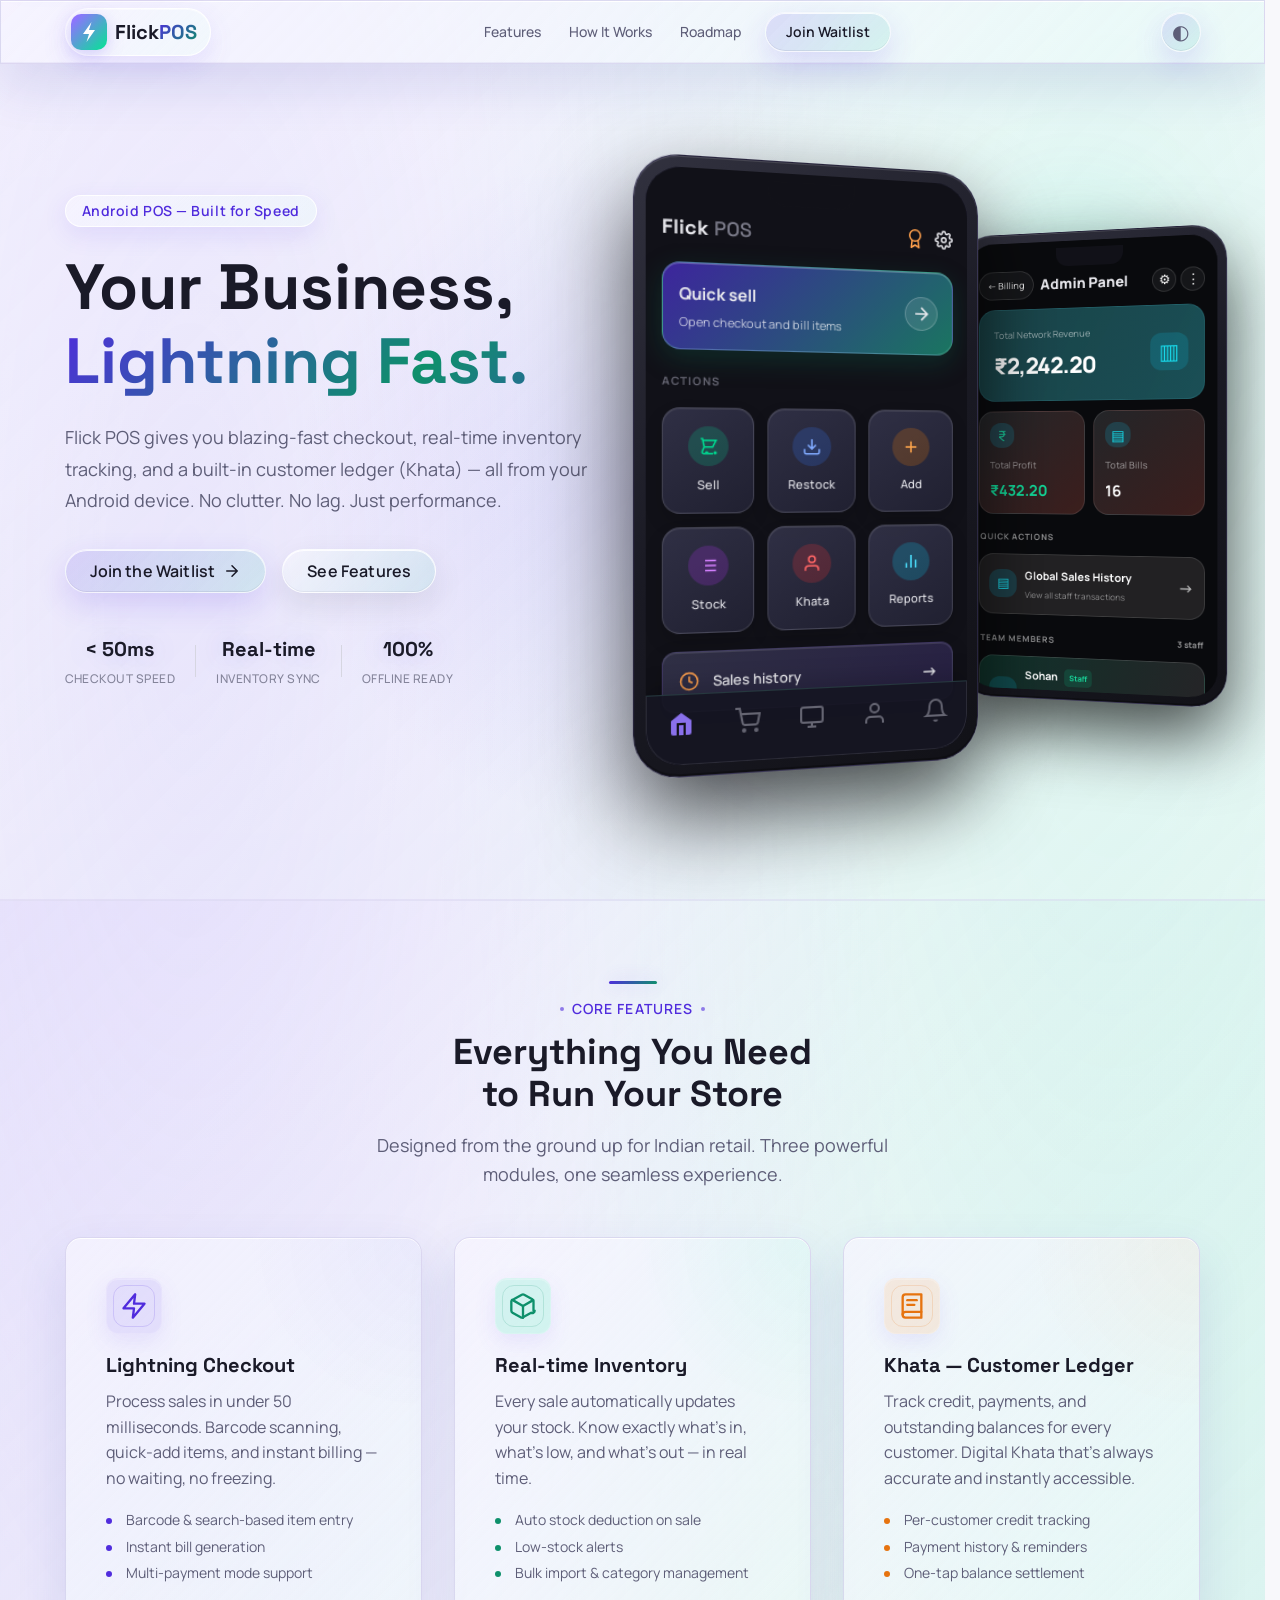
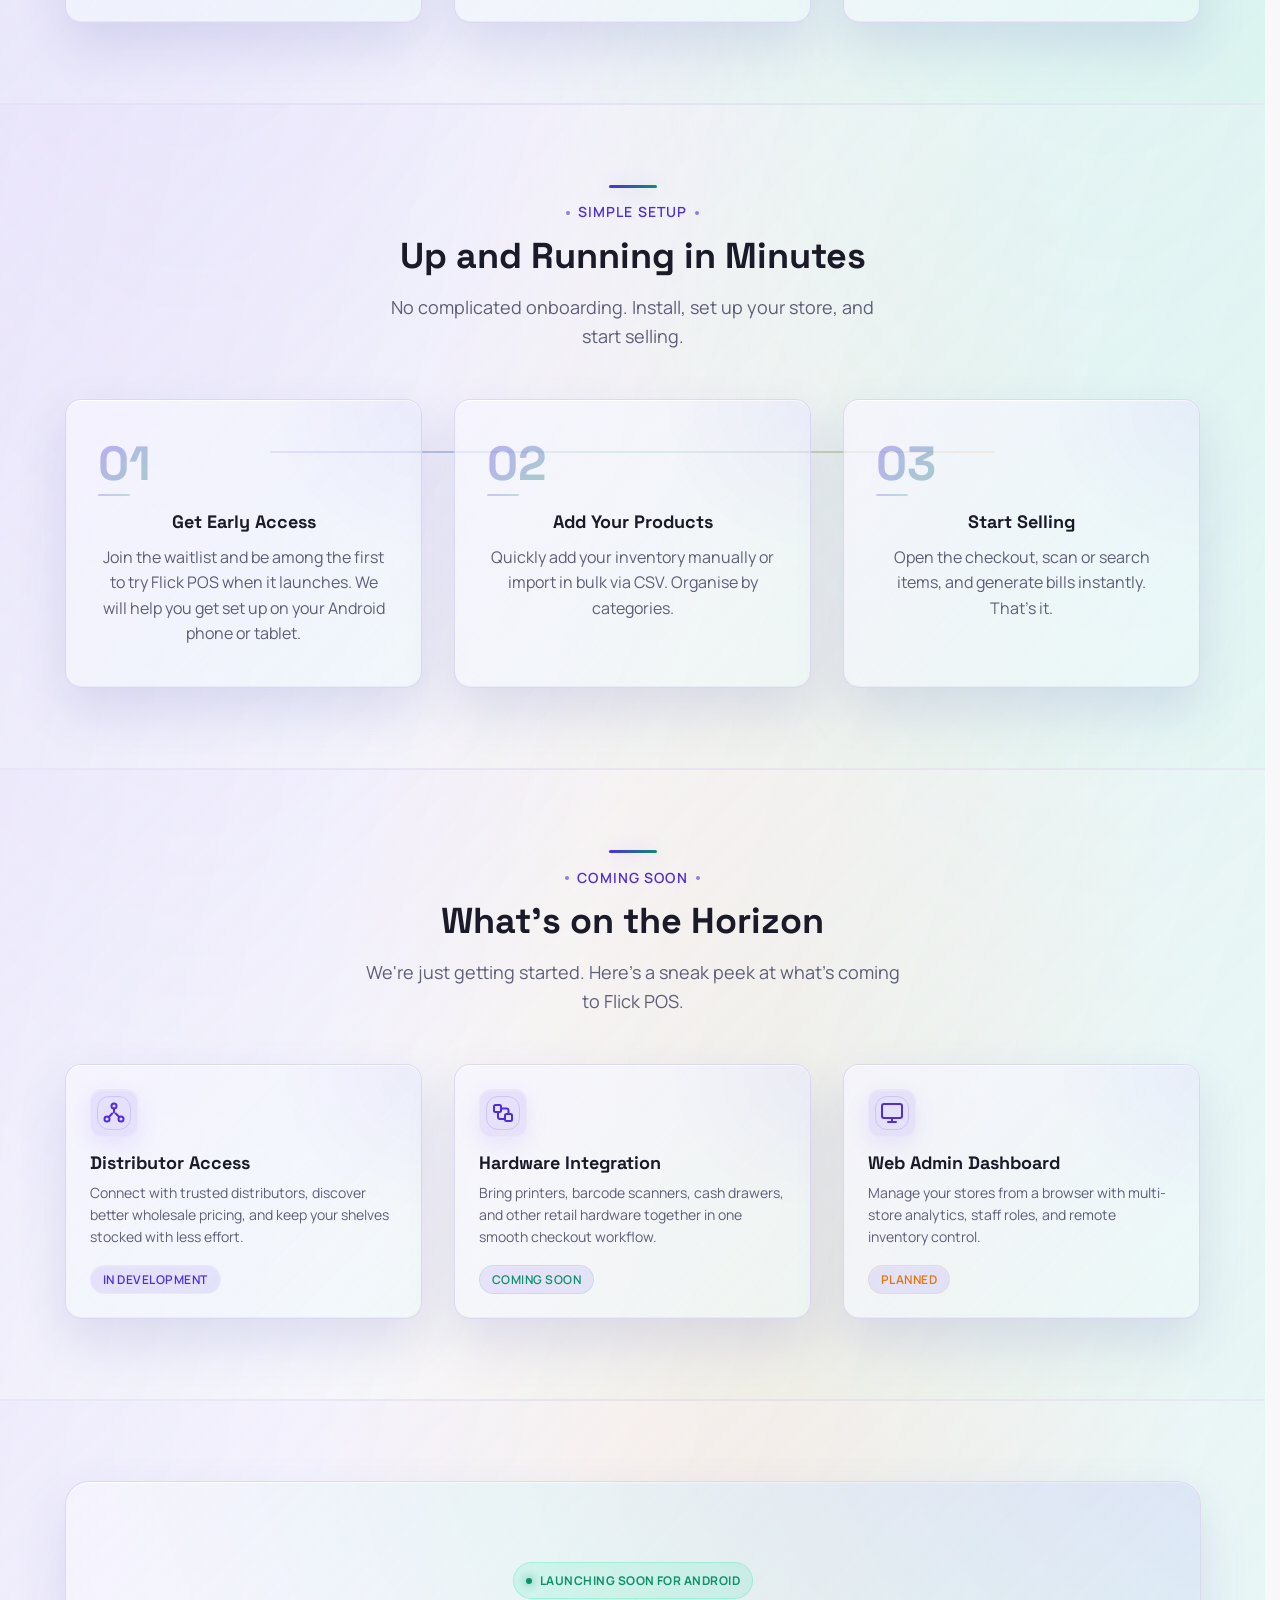
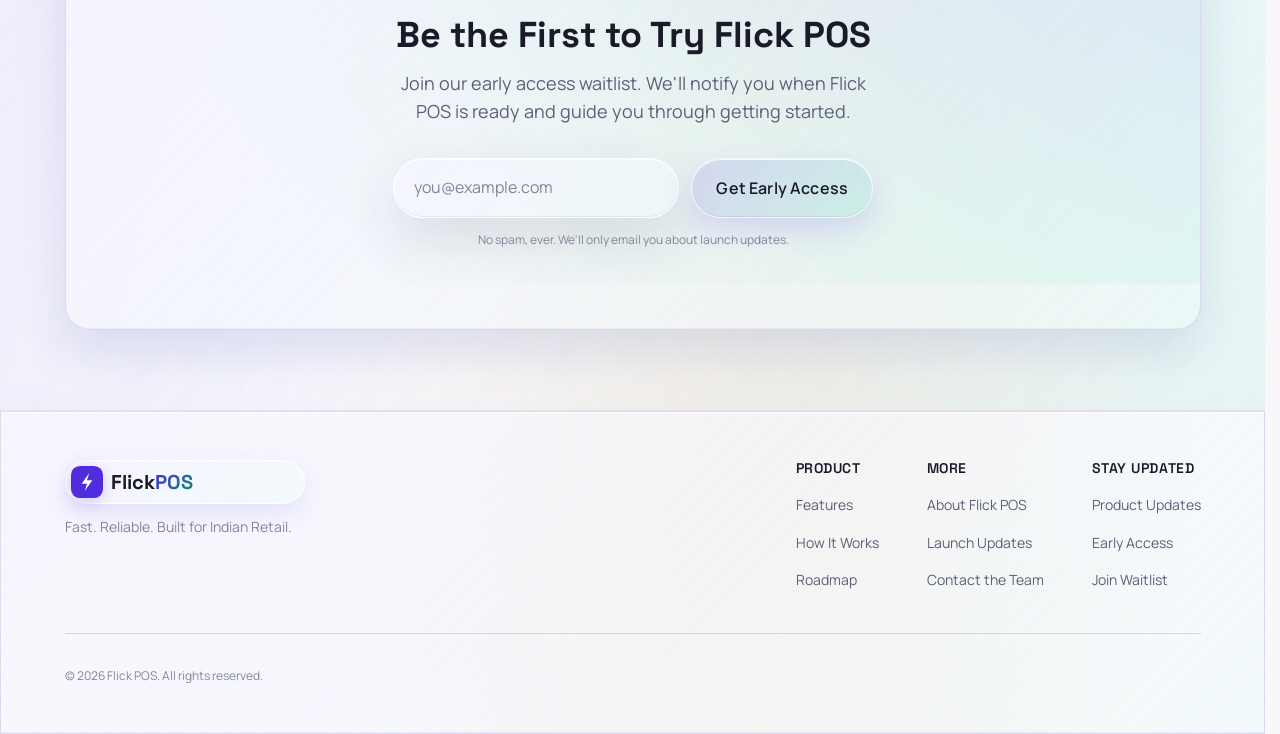
==== commit 64dda03a: "Implement reports UI with analytics and metrics Added reports UI section with analytics and metrics." ====
--- a/index.html
+++ b/index.html
@@ -273,7 +273,7 @@
                     </div>
                     <span class="action-label">Khata</span>
                   </div>
-                  <div class="action-btn">
+                  <div class="action-btn" data-target="reports-ui">
                     <div class="action-icon action-icon--reports">
                       <svg width="20" height="20" viewBox="0 0 24 24" fill="none" stroke="currentColor" stroke-width="2"><line x1="18" y1="20" x2="18" y2="10"/><line x1="12" y1="20" x2="12" y2="4"/><line x1="6" y1="20" x2="6" y2="14"/></svg>
                     </div>
@@ -296,6 +296,16 @@
                   <div class="transaction-card"><div class="transaction-head"><span class="transaction-icon">▤</span><span><strong>Bill #TXN-FB7694EB</strong><small>27 Aug, 07:49 pm<br>Billed by: Flick</small></span><b class="share-icon">•</b></div><div class="transaction-line"><span>6 pcs Chips</span><strong>6 Items</strong></div><div class="transaction-total"><span>Subtotal: ₹120</span><span>Discount: -₹2.40</span><strong>Grand Total: ₹117.60</strong></div></div>
                   <div class="transaction-card"><div class="transaction-head"><span class="transaction-icon">▤</span><span><strong>Bill #TXN-4D6A24A4</strong><small>27 Aug, 01:06 pm<br>Billed by: Flick</small></span><b class="share-icon">•</b></div><div class="transaction-line"><span>6 pcs Chips</span><strong>6 Items</strong></div><div class="transaction-total"><strong>Total: ₹120</strong></div></div>
                   <div class="transaction-card"><div class="transaction-head"><span class="transaction-icon">▤</span><span><strong>Bill #TXN-DC52D495</strong><small>25 Aug, 10:20 am</small></span><b class="share-icon">•</b></div><div class="transaction-line"><span>2 pcs Chips</span><strong>2 Items</strong></div><div class="transaction-total"><strong>Total: ₹50</strong></div></div>
+                </div>
+
+                <div class="app-ui sub-ui reports-ui" id="reports-ui">
+                  <div class="reports-header"><button class="reports-back-btn back-btn" type="button">←</button><h3>Analytics &amp; Reports</h3></div>
+                  <div class="report-filters"><button class="report-filter is-active" type="button">✓ &nbsp;All Time</button><button class="report-filter" type="button">Today</button><button class="report-filter" type="button">Last 7 Days</button><button class="report-filter" type="button">Last 15 Days</button></div>
+                  <div class="report-metrics"><div class="report-metric report-metric--revenue"><span class="report-metric-icon">▣</span><small>Total Revenue</small><strong>₹807</strong></div><div class="report-metric report-metric--profit"><span class="report-metric-icon">⌁</span><small>Net Profit</small><strong>₹69</strong></div><div class="report-metric report-metric--sold"><span class="report-metric-icon">▰</span><small>Items Sold</small><strong>41</strong></div><div class="report-metric report-metric--discounts"><span class="report-metric-icon">◆</span><small>Discounts</small><strong>-₹19</strong></div></div>
+                  <div class="report-chart"><div class="report-chart-title"><span>⌁</span><strong>Revenue (Last 7 Days)</strong></div><div class="report-bars"><div><b>₹40</b><i style="height: 24px"></i><small>Sat</small></div><div><b>₹100</b><i style="height: 52px"></i><small>Sun</small></div><div><b>₹30</b><i style="height: 18px"></i><small>Mon</small></div><div><b>₹60</b><i style="height: 36px"></i><small>Tue</small></div><div><b>₹0</b><i style="height: 4px"></i><small>Wed</small></div><div class="is-highlight"><b>₹238</b><i style="height: 86px"></i><small>Thu</small></div><div><b>₹60</b><i style="height: 36px"></i><small>Fri</small></div></div></div>
+                  <div class="report-section-title">🏆 Top Sellers</div>
+                  <div class="top-seller-row"><span>#1</span><strong>Chips</strong><small>41 pcs</small></div>
+                  <button class="report-generate-btn" type="button">▣ &nbsp; Generate End-of-Day Report</button>
                 </div>
 
                 <div class="bottom-nav">
--- a/style.css
+++ b/style.css
@@ -199,6 +199,7 @@
   margin: 0;
   padding: 0;
   box-sizing: border-box;
+  -webkit-tap-highlight-color: transparent;
 }
 
 html {
@@ -367,6 +368,7 @@
 a {
   color: inherit;
   text-decoration: none;
+  -webkit-tap-highlight-color: transparent;
 }
 
 ul, ol {
@@ -379,6 +381,7 @@
   background: none;
   border: none;
   cursor: pointer;
+  -webkit-tap-highlight-color: transparent;
 }
 
 input {
@@ -1348,6 +1351,7 @@
   --color-secondary-container: hsl(160, 50%, 14%);
   --color-tertiary: hsl(28, 100%, 65%);
   --color-tertiary-container: hsl(28, 50%, 16%);
+  --color-surface: hsl(240, 16%, 8%);
   --color-on-surface: hsl(240, 12%, 92%);
   --color-on-surface-variant: hsl(240, 8%, 62%);
   --color-on-surface-muted: hsl(240, 6%, 42%);
@@ -3471,6 +3475,39 @@
 .phone-mockup .bottom-nav {
   background: hsla(240, 16%, 14%, 0.76);
   border-color: hsla(255, 100%, 100%, 0.10);
+}
+
+/* Give the user dashboard more depth when the page is in white mode. */
+html[data-theme="light"] .phone-mockup--home .phone-screen {
+  background: linear-gradient(180deg, hsl(235, 24%, 13%) 0%, hsl(240, 22%, 8%) 100%);
+  box-shadow: inset 0 0 30px hsla(252, 70%, 45%, 0.14), inset 0 -20px 40px hsla(0, 0%, 0%, 0.18);
+}
+
+html[data-theme="light"] .phone-mockup--home .quick-sell-banner {
+  background: linear-gradient(135deg, hsl(252, 62%, 38%), hsl(166, 64%, 28%));
+  border-color: hsla(163, 100%, 78%, 0.30);
+  box-shadow: 0 8px 24px hsla(163, 80%, 24%, 0.28), inset 0 1px 0 hsla(0, 0%, 100%, 0.22);
+}
+
+html[data-theme="light"] .phone-mockup--home .quick-sell-subtitle {
+  color: hsla(0, 0%, 100%, 0.72);
+}
+
+html[data-theme="light"] .phone-mockup--home .action-btn {
+  background: linear-gradient(145deg, hsla(240, 18%, 24%, 0.92), hsla(240, 20%, 17%, 0.90));
+  border-color: hsla(255, 100%, 100%, 0.13);
+  box-shadow: inset 0 1px 0 hsla(0, 0%, 100%, 0.08), 0 8px 16px hsla(0, 0%, 0%, 0.16);
+}
+
+html[data-theme="light"] .phone-mockup--home .sales-history-banner {
+  background: linear-gradient(135deg, hsla(240, 18%, 24%, 0.92), hsla(252, 35%, 21%, 0.90));
+  border-color: hsla(252, 80%, 78%, 0.18);
+}
+
+html[data-theme="light"] .phone-mockup--home .bottom-nav {
+  background: hsla(240, 22%, 11%, 0.94);
+  border-top-color: hsla(163, 80%, 72%, 0.16);
+  box-shadow: 0 -8px 20px hsla(0, 0%, 0%, 0.16);
 }
 
 /* ================================================================
@@ -3907,6 +3944,44 @@
 .profile-activity strong { display: block; color: #fff; font-size: 11px; font-weight: 500; }
 .profile-activity small { color: rgba(255,255,255,.45); font-size: 9px; }
 
+.reports-ui {
+  gap: 14px;
+  padding: 34px 14px 14px;
+  background: #08090c;
+  color: #fff;
+}
+.reports-header { display: flex; align-items: center; gap: 10px; }
+.reports-header h3 { font-size: 17px; }
+.reports-back-btn { color: #fff; font-size: 24px; line-height: 1; }
+.report-filters { display: flex; gap: 8px; overflow-x: auto; padding: 2px 0 4px; }
+.report-filters::-webkit-scrollbar { display: none; }
+.report-filter { flex: 0 0 auto; padding: 9px 13px; border: 1px solid rgba(255,255,255,.10); border-radius: 18px; color: rgba(255,255,255,.62); background: rgba(255,255,255,.04); font-size: 10px; white-space: nowrap; }
+.report-filter.is-active { color: #fff; background: #287dff; border-color: #287dff; box-shadow: 0 6px 16px rgba(40,125,255,.28); }
+.report-metrics { display: grid; grid-template-columns: 1fr 1fr; gap: 10px; }
+.report-metric { min-height: 112px; padding: 14px; border: 1px solid rgba(255,255,255,.12); border-radius: 20px; box-shadow: inset 0 1px 0 rgba(255,255,255,.10), 0 10px 20px rgba(0,0,0,.18); }
+.report-metric-icon { display: grid; place-items: center; width: 30px; height: 30px; margin-bottom: 12px; border-radius: 50%; background: rgba(255,255,255,.14); color: rgba(255,255,255,.72); font-size: 14px; }
+.report-metric small { display: block; color: rgba(255,255,255,.68); font-size: 10px; }
+.report-metric strong { display: block; margin-top: 5px; color: #fff; font-size: 21px; font-family: var(--font-display); }
+.report-metric--revenue { background: linear-gradient(145deg, #08774e, #075f46); }
+.report-metric--profit { background: linear-gradient(145deg, #214da0, #1d3d88); }
+.report-metric--sold { background: linear-gradient(145deg, #94480d, #6f3108); }
+.report-metric--discounts { background: linear-gradient(145deg, #5b21a5, #43137f); }
+.report-chart { padding: 16px 14px 12px; border: 1px solid rgba(255,255,255,.12); border-radius: 20px; background: linear-gradient(145deg, rgba(30,32,36,.92), rgba(8,42,35,.72)); box-shadow: inset 0 1px 0 rgba(255,255,255,.08), 0 10px 24px rgba(0,0,0,.18); }
+.report-chart-title { display: flex; align-items: center; gap: 10px; margin-bottom: 20px; font-size: 13px; }
+.report-chart-title span { display: grid; place-items: center; width: 30px; height: 30px; border-radius: 50%; color: #2bc8ff; background: rgba(0,150,220,.20); font-size: 17px; }
+.report-bars { display: flex; align-items: flex-end; justify-content: space-between; height: 132px; gap: 5px; }
+.report-bars > div { display: flex; flex: 1; height: 100%; flex-direction: column; align-items: center; justify-content: flex-end; gap: 6px; min-width: 0; }
+.report-bars b { color: rgba(255,255,255,.50); font-size: 8px; font-weight: 500; }
+.report-bars i { display: block; width: min(24px, 100%); min-height: 4px; border-radius: 6px 6px 0 0; background: #12addc; box-shadow: 0 0 10px rgba(18,173,220,.22); }
+.report-bars .is-highlight i { background: #14bfe9; box-shadow: 0 0 14px rgba(20,191,233,.46); }
+.report-bars small { color: rgba(255,255,255,.65); font-size: 9px; }
+.report-section-title { margin: 3px 2px 0; font-size: 14px; font-weight: 800; }
+.top-seller-row { display: flex; align-items: center; gap: 10px; padding: 12px; border: 1px solid rgba(255,255,255,.12); border-radius: 18px; background: linear-gradient(110deg, rgba(13,68,54,.76), rgba(37,39,42,.84)); }
+.top-seller-row > span { display: grid; place-items: center; width: 30px; height: 30px; border-radius: 50%; color: #ffe500; background: rgba(205,194,0,.22); font-size: 11px; font-weight: 800; }
+.top-seller-row strong { flex: 1; font-size: 13px; }
+.top-seller-row small { padding: 8px 9px; border-radius: 9px; color: rgba(255,255,255,.82); background: rgba(255,255,255,.12); font-size: 10px; }
+.report-generate-btn { margin-top: auto; padding: 14px; border-radius: 22px; color: #fff; background: linear-gradient(135deg, #6c27e8, #8d2cff); box-shadow: 0 10px 22px rgba(115,40,230,.34), inset 0 1px 0 rgba(255,255,255,.24); font-size: 13px; font-weight: 800; }
+
 /* Specific Sub-UI Styling */
 .sub-ui {
   display: flex;
